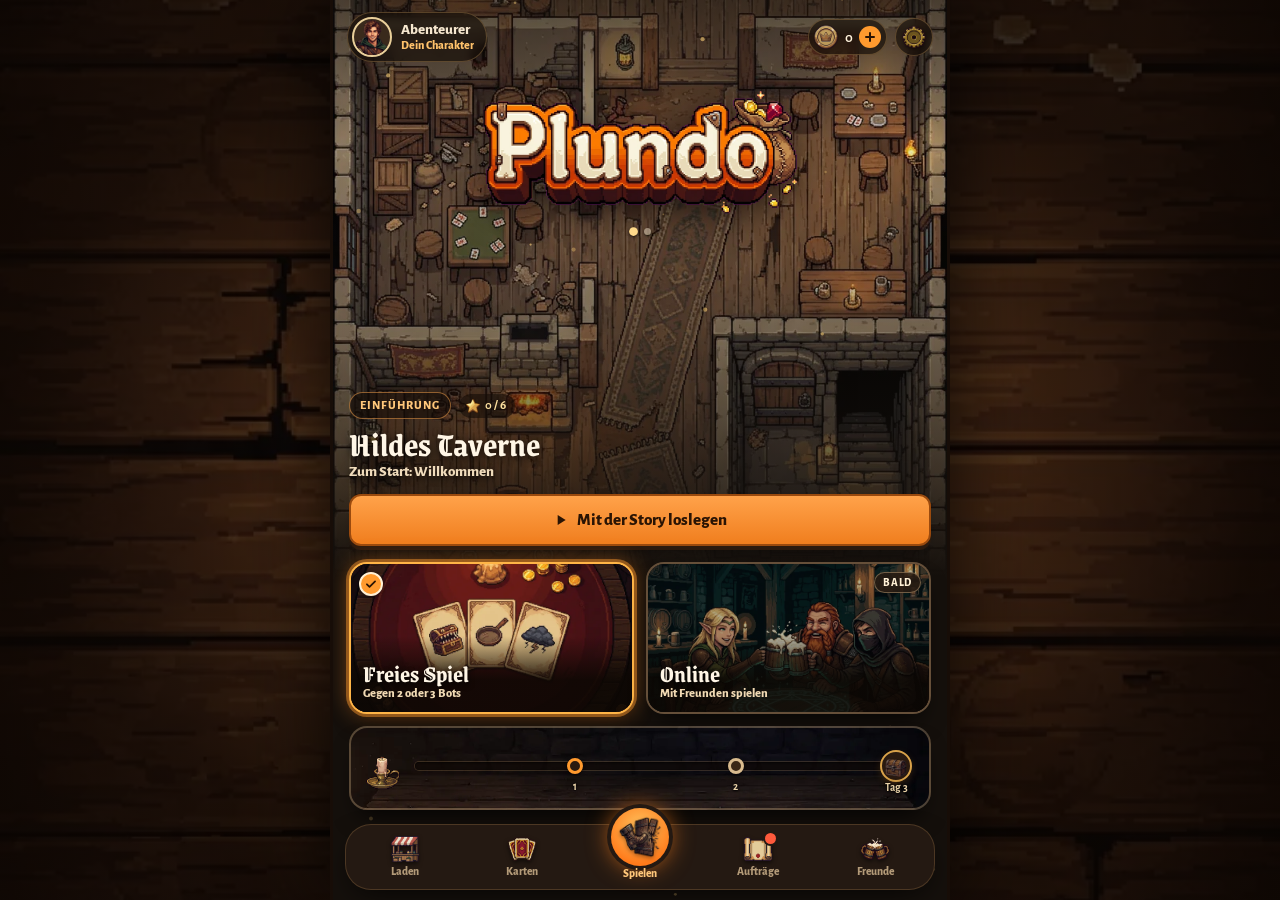
==== spiel/index.html @ e8dd99e2 "Website auf plundo.eu, Spiel zieht nach /spiel/ um - Neue Startseite mit Spielablauf, Welten, News u" ====
<!DOCTYPE html>
<html lang="de">
<head>
<meta charset="utf-8">
<meta name="viewport" content="width=device-width, initial-scale=1, viewport-fit=cover">
<meta name="theme-color" content="#15100c">
<meta name="mobile-web-app-capable" content="yes">
<meta name="apple-mobile-web-app-capable" content="yes">
<meta name="apple-mobile-web-app-status-bar-style" content="black-translucent">
<meta name="apple-mobile-web-app-title" content="Plundo">
<meta name="description" content="Fantasy-Kartenspiel gegen Bots: Monster besiegen, Beute machen, Stufe 10 erreichen.">
<link rel="manifest" href="manifest.webmanifest">
<link rel="icon" type="image/png" href="app-icons/icon-192.png">
<link rel="apple-touch-icon" href="app-icons/apple-touch-icon.png">
<title>Plundo</title>
<link rel="stylesheet" href="css/app.css">
</head>
<body>
<div id="app">
  <div class="tide" aria-hidden="true"><i></i></div>

  <!-- ============ Startbildschirm ============ -->
  <section id="scr-title" class="screen" aria-label="Startbildschirm">
    <div class="t-hero" aria-hidden="true"><img id="t-map" src="art/karte-welt1.webp" alt=""></div>
    <canvas id="motes" aria-hidden="true"></canvas>
    <header class="t-top">
      <button class="t-me" type="button" data-go="profile" aria-label="Dein Charakter"><span class="t-pt" id="t-pt"><img src="icons/portrait-du.png" alt=""></span><span class="t-who"><b id="t-name">Abenteurer</b><small id="t-title">Dein Charakter</small></span></button>
      <div class="t-right">
        <button class="t-coins" type="button" data-go="shop" aria-label="Münzen, zum Krämerladen"><img src="icons/muenze-voll.png" alt=""><b id="shop-info">0</b><span class="t-plus" aria-hidden="true"><svg viewBox="0 0 12 12"><path d="M6 2v8M2 6h8" /></svg></span></button>
        <button class="t-gear" type="button" data-go="settings" aria-label="Optionen"><img src="icons/nav-optionen.png" alt=""></button>
      </div>
    </header>
    <h1 class="t-logo"><img src="art/logo-plundo.webp" alt="Plundo" width="960" height="397"></h1>
    <div class="t-dots" id="t-dots" aria-hidden="true"></div>
    <section class="t-story" aria-label="Storymodus">
      <div class="t-chips"><span class="t-world" id="t-world">Welt 1</span><span class="t-stars"><img src="icons/stern-voll.png" alt=""><b id="t-stars">0 / 0</b></span></div>
      <button class="t-wbtn" type="button" data-go="story"><span class="t-wname" id="t-wname">Rund um die Taverne</span><span class="t-next" id="story-info"></span></button>
      <button class="t-cta" type="button" data-go="storygo"><svg viewBox="0 0 24 24" aria-hidden="true"><path d="M7 4.5v15l12-7.5z" /></svg><span id="t-cta">Weiterspielen</span></button>
    </section>
    <div class="t-modes" role="radiogroup" aria-label="Spielauswahl: mit dem Spielen-Knopf unten starten">
      <button class="t-card" type="button" role="radio" data-mode="free" aria-checked="true">
        <span class="tc-art tc-free" aria-hidden="true"><img src="art/kachel-frei.webp" alt=""></span>
        <span class="tc-check" aria-hidden="true"><svg viewBox="0 0 24 24"><path d="M5 12.5l4.5 4.5L19 7.5" /></svg></span>
        <span class="tc-txt"><b>Freies Spiel</b><small id="free-info">Gegen 2 oder 3 Bots</small></span>
      </button>
      <button class="t-card" type="button" role="radio" data-mode="online" aria-checked="false">
        <span class="tc-art tc-online" aria-hidden="true"><img src="art/kachel-online.webp" alt=""></span>
        <span class="tc-check" aria-hidden="true"><svg viewBox="0 0 24 24"><path d="M5 12.5l4.5 4.5L19 7.5" /></svg></span>
        <span class="tc-badge">Bald</span>
        <span class="tc-txt"><b>Online</b><small>Mit Freunden spielen</small></span>
      </button>
    </div>
    <button class="t-daily" type="button" data-go="daily" id="t-daily"></button>
    <nav class="t-nav" aria-label="Bereiche">
      <button type="button" data-go="shop"><img src="icons/nav-laden.png" alt="">Laden</button>
      <button type="button" data-go="cards"><img src="icons/nav-karten.png" alt="">Karten</button>
      <button type="button" class="on" data-go="playnow" id="tn-play" aria-label="Spielen: Freies Spiel starten"><span class="tn-play"><img src="icons/phase-tuer.png" alt=""></span>Spielen</button>
      <button type="button" data-go="daily"><span class="tn-dot" id="tn-daily" hidden></span><img src="icons/nav-auftraege.png" alt="">Aufträge</button>
      <button type="button" data-go="online"><img src="icons/nav-freunde.png" alt="">Freunde</button>
    </nav>
  </section>

  <!-- ============ Storymodus ============ -->
  <section id="scr-story" class="screen" aria-label="Storymodus" hidden>
    <header class="bar"><button class="iconbtn" type="button" data-back aria-label="Zurück"><svg viewBox="0 0 24 24"><path d="M15 5l-7 7 7 7" /></svg></button><h2>Storymodus</h2><span class="st-coins" id="st-coins"></span></header>
    <div class="content st-content"><div class="panel st-head" id="st-head"></div><div class="smap" id="st-map"></div></div>
  </section>

  <!-- ============ Freies Spiel ============ -->
  <section id="scr-setup" class="screen" aria-label="Freies Spiel" hidden>
    <header class="bar"><button class="iconbtn" type="button" data-back aria-label="Zurück"><svg viewBox="0 0 24 24"><path d="M15 5l-7 7 7 7" /></svg></button><h2>Freies Spiel</h2></header>
    <div class="content">
      <div class="panel">
        <h3 class="lbl">Mitspieler</h3>
        <div class="seg big" data-set="bots">
          <button type="button" data-v="2"><span class="pts"><img src="icons/portrait-berta.png" alt=""><img src="icons/portrait-kalle.png" alt=""></span>2 Bots</button>
          <button type="button" data-v="3"><span class="pts"><img src="icons/portrait-berta.png" alt=""><img src="icons/portrait-kalle.png" alt=""><img src="icons/portrait-uschi.png" alt=""></span>3 Bots</button>
        </div>
        <div class="trow"><span>Gegner</span></div>
        <div class="seg" data-set="foes">
          <button type="button" data-v="zufall">Zufällig</button>
          <button type="button" data-v="stammtisch">Der Stammtisch</button>
        </div>
        <div class="foes" id="setup-foes"></div>
      </div>
      <div class="panel">
        <h3 class="lbl">Schwierigkeit</h3>
        <div class="seg" data-set="diff">
          <button type="button" data-v="gemuetlich">Gemütlich</button>
          <button type="button" data-v="normal">Normal</button>
          <button type="button" data-v="gnadenlos">Gnadenlos</button>
        </div>
        <p class="hint" id="diff-hint"></p>
      </div>
      <div class="panel">
        <h3 class="lbl">Länge der Partie</h3>
        <label class="slider goal"><span>Gewonnen hat, wer zuerst <b id="goal-val">Stufe 10</b> erreicht</span><input type="range" min="2" max="10" step="1" data-range="goal" aria-label="Siegstufe"></label>
        <p class="hint" id="goal-hint"></p>
      </div>
      <div class="panel">
        <h3 class="lbl">Deck</h3>
        <button type="button" class="btn deckbtn" data-go="cards" id="setup-deck">Empfohlen</button>
      </div>
      <div class="panel">
        <h3 class="lbl">Tempo der Bots</h3>
        <div class="seg" data-set="speed">
          <button type="button" data-v="langsam">Langsam</button>
          <button type="button" data-v="normal">Normal</button>
          <button type="button" data-v="schnell">Schnell</button>
        </div>
      </div>
      <div class="panel">
        <h3 class="lbl">Lernhilfen</h3>
        <div class="trow"><span>Zug-Empfehlung<small>Schlägt dir bei jeder Entscheidung einen Zug vor.</small></span><button class="switch" type="button" role="switch" data-toggle="advice" aria-label="Zug-Empfehlung"></button></div>
        <div class="trow"><span>Tipps und Regeln<small>Erklärt in den Notizen, welche Regel gerade greift.</small></span><button class="switch" type="button" role="switch" data-toggle="coach" aria-label="Tipps und Regeln"></button></div>
      </div>
    </div>
    <div class="footbtn"><button class="btn primary" type="button" data-go="start">Los geht’s!</button></div>
  </section>

  <!-- ============ Spiel ============ -->
  <section id="scr-game" class="screen" aria-label="Spiel" hidden>
    <header class="topbar">
      <button class="iconbtn" type="button" data-go="pause" aria-label="Menü"><svg viewBox="0 0 24 24"><path d="M4 7h16M4 12h16M4 17h16" /></svg></button>
      <div class="tb-mid" id="tb-mid" role="status"><b class="tb-title" id="tb-title"></b><i class="tb-tide" id="tb-tide" aria-hidden="true" hidden></i><i class="tb-sep" aria-hidden="true"></i><div class="phasedots" id="phasedots"></div></div>
      <button class="iconbtn" type="button" data-go="log" aria-label="Spielleiter-Notizen"><svg viewBox="0 0 24 24"><path d="M7 3h9l3 3v15H7z M10 9h6 M10 13h6 M10 17h4" /></svg><span class="badge" id="log-badge" hidden></span></button>
      <button class="iconbtn" type="button" data-go="sound" aria-label="Ton an oder aus" id="btn-sound"></button>
    </header>
    <div class="opps" id="opps"></div>
    <div class="table" id="table"></div>
    <div class="act" id="act" aria-live="polite"></div>
    <div class="mebar" id="mebar"></div>
    <div class="hand" id="hand" aria-label="Deine Hand"></div>
    <div class="wopps" id="wopps" aria-label="Gegner"></div>
    <aside class="wlog" id="wlog" aria-label="Spielleiter-Notizen"></aside>
    <aside class="wside" aria-label="Deine Figur"><div id="wfight"></div><div id="wme"></div></aside>
    <div class="wpile" id="wpile"></div>
    <div class="wprev" id="wprev" aria-hidden="true"></div>
    <div class="tutdim" id="tutdim" hidden><i></i></div>
    <div class="tutor" id="tutor" hidden aria-live="polite"></div>
  </section>

  <!-- ============ Einstellungen ============ -->
  <section id="scr-settings" class="screen" aria-label="Einstellungen" hidden>
    <header class="bar"><button class="iconbtn" type="button" data-back aria-label="Zurück"><svg viewBox="0 0 24 24"><path d="M15 5l-7 7 7 7" /></svg></button><h2>Optionen</h2></header>
    <div class="content">
      <div class="panel">
        <h3 class="lbl">Klang</h3>
        <div class="trow"><span>Musik</span><button class="switch" type="button" role="switch" data-toggle="music" aria-label="Musik"></button></div>
        <label class="slider"><span>Lautstärke Musik</span><input type="range" min="0" max="1" step="0.05" data-range="mvol" aria-label="Lautstärke Musik"></label>
        <div class="trow"><span>Soundeffekte</span><button class="switch" type="button" role="switch" data-toggle="sfx" aria-label="Soundeffekte"></button></div>
        <label class="slider"><span>Lautstärke Effekte</span><input type="range" min="0" max="1" step="0.05" data-range="svol" aria-label="Lautstärke Effekte"></label>
        <div class="trow" id="row-vibrate"><span>Vibration</span><button class="switch" type="button" role="switch" data-toggle="vibrate" aria-label="Vibration"></button></div>
        <p class="hint">Am iPhone schaltet der Lautlos-Schalter auch die Musik der App stumm.</p>
      </div>
      <div class="panel">
        <h3 class="lbl">Spiel</h3>
        <div class="trow"><span>Tempo der Bots</span></div>
        <div class="seg" data-set="speed">
          <button type="button" data-v="langsam">Langsam</button>
          <button type="button" data-v="normal">Normal</button>
          <button type="button" data-v="schnell">Schnell</button>
        </div>
        <div class="trow"><span>Zug-Empfehlung</span><button class="switch" type="button" role="switch" data-toggle="advice" aria-label="Zug-Empfehlung"></button></div>
        <div class="trow"><span>Tipps und Regeln</span><button class="switch" type="button" role="switch" data-toggle="coach" aria-label="Tipps und Regeln"></button></div>
        <div class="trow"><span>Handkarten der Bots zeigen<small>Zum Lernen, wie die Bots denken.</small></span><button class="switch" type="button" role="switch" data-toggle="open" aria-label="Handkarten der Bots zeigen"></button></div>
        <div class="trow"><span>Effekte reduzieren<small>Weniger Bewegung und Animationen.</small></span><button class="switch" type="button" role="switch" data-toggle="reduce" aria-label="Effekte reduzieren"></button></div>
      </div>
      <div class="panel">
        <h3 class="lbl">Spielstand</h3>
        <p class="hint" id="save-info">Kein gespeichertes Spiel.</p>
        <button class="btn small danger" type="button" data-go="delsave">Spielstand löschen</button>
      </div>
      <div class="panel">
        <h3 class="lbl">Testphase</h3>
        <div class="trow"><span>Stationen überspringen</span><button class="switch" type="button" role="switch" data-toggle="test" aria-label="Stationen überspringen"></button></div>
        <p class="hint">Im Storymodus bekommt jede Station einen Knopf zum Überspringen, auch gesperrte. Übersprungene Stationen zählen mit allen Sternen.</p>
        <button class="btn small danger" type="button" data-go="resetstory">Storymodus zurücksetzen</button>
        <div class="trow"><span>Auftrags-Serie<small id="cheat-streak">Aktuell 0 Tage</small></span></div>
        <div class="btnrow2"><button class="btn small" type="button" data-go="streakplus">Serie +1 Tag</button><button class="btn small" type="button" data-go="streakreset">Serie auf 0</button></div>
        <p class="hint">Am 3. Tag gibt es eine Holztruhe, alle 7 Tage eine Goldtruhe. So kannst du die Truhen ausprobieren.</p>
        <div class="trow"><span>Kaufwelten<small id="cheat-buy">Noch nichts freigeschaltet</small></span></div>
        <div class="btnrow2"><button class="btn small" type="button" data-go="unlockall">Alles freischalten</button><button class="btn small" type="button" data-go="buyreset">Käufe zurücksetzen</button></div>
        <div class="trow"><span>Krämerladen<small>Würfelt das heutige Angebot neu</small></span><button class="btn small" type="button" data-go="shopreroll">Neu bestücken</button></div>
        <p class="hint">„Alles freischalten“ kauft alle Welten, schließt jede Station mit allen Sternen ab und schaltet Decks, Tische, Musik, Titel, Rahmen und Porträts frei. Zurück geht es mit „Storymodus zurücksetzen“ und „Käufe zurücksetzen“.</p>
      </div>
      <div class="panel about">
        <h3 class="lbl">Über die App</h3>
        <p>Plundo <span id="app-version"></span>. Ein Hobbyprojekt: Alle Karten, Texte, Grafiken und Klänge sind eigens für dieses Spiel entstanden.</p>
        <p id="install-hint" class="hint"></p>
        <button class="btn small" type="button" id="btn-install" hidden>Als App installieren</button>
        <p class="legal-links"><a href="../datenschutz.html">Datenschutz</a> · <a href="../impressum.html">Impressum</a></p>
      </div>
    </div>
  </section>

  <!-- ============ Regeln ============ -->
  <section id="scr-rules" class="screen" aria-label="Spielregeln" hidden>
    <header class="bar"><button class="iconbtn" type="button" data-back aria-label="Zurück"><svg viewBox="0 0 24 24"><path d="M15 5l-7 7 7 7" /></svg></button><h2>Spielregeln</h2></header>
    <div class="content rules">
      <div class="panel quizcta"><div><b>Probespiel mit Hilde</b><span>Eine kurze Übungspartie, in der Hilde jeden Schritt erklärt.</span></div><button class="btn" type="button" data-go="tutorial">Starten</button></div>
      <div class="panel quizcta"><div><b>Regel-Quiz</b><span>Zehn Fragen: Wie sicher sitzen die Regeln?</span></div><button class="btn primary" type="button" data-go="quiz">Starten</button></div>
<div class="rules-search panel"><label class="rs-label" for="rules-q">Regel nachschlagen</label><input id="rules-q" class="rs-input" type="search" placeholder="z. B. Rucksack, Gleichstand, Kobold" autocomplete="off" enterkeyhint="search"><p class="rs-none hint" hidden>Dazu steht hier nichts. Versuch ein anderes Wort.</p></div>
<details class="rule panel" open data-k="schnellstart überblick ziel kurz"><summary>Schnellstart</summary><div class="rule-body">
      <p>Wer zuerst <b>Stufe 10</b> erreicht, gewinnt. Die letzte Stufe gibt es nur für einen <b>Sieg über ein Monster</b>.</p>
      <p>In jedem Zug öffnest du eine Tür. Dahinter wartet oft ein Monster. Ist deine <b>Kampfstärke höher</b> als das Monster, steigst du auf und bekommst Schätze. Sonst musst du weglaufen.</p>
      <p>Mit Gegenständen wirst du stärker, mit Volk und Klasse bekommst du Fähigkeiten. Die anderen dürfen dir in jedem Kampf dazwischenfunken, und du ihnen.</p>
      <p>Alle starten auf Stufe 1 als Mensch ohne Klasse, mit <b>4 Türkarten und 4 Schatzkarten</b>. Völker, Klassen und Gegenstände darfst du sofort auslegen.</p></div></details>
<details class="rule panel" data-k="zug phase tür öffnen monster herausfordern raum durchsuchen trinkgeld handkarten limit"><summary>Dein Zug</summary><div class="rule-body"><ol class="phase-list">
        <li><div><b>Tür öffnen.</b> Die oberste Türkarte wird offen aufgedeckt. Monster: sofort Kampf. Fluch: trifft dich sofort. Alles andere kommt auf die Hand.</div></li>
        <li><div><b>Monster herausfordern.</b> Kein Kampf hinter der Tür? Dann darfst du ein Monster von deiner Hand bekämpfen.</div></li>
        <li><div><b>Raum durchsuchen.</b> Wenn du nicht gekämpft hast: 1 Türkarte verdeckt auf die Hand.</div></li>
        <li><div><b>Abgabe.</b> Mehr als 5 Handkarten? Den Überschuss bekommt, wer die niedrigste Stufe hat. Haben das mehrere, wird reihum verteilt. Bist du selbst (mit) am niedrigsten, legst du ihn ab.</div></li>
      </ol>
      <p class="hint">Gegenstände im Rucksack zählen nicht als Handkarten. Lege vor der Abgabe aus, was du behalten willst.</p></div></details>
<details class="rule panel" data-k="kampf kampfstärke gleichstand sieg schätze stufe monsterstärke"><summary>Kampf</summary><div class="rule-body"><ul>
        <li><b>Kampfstärke</b> = Stufe + Boni der ausgerüsteten Gegenstände + Einmal-Effekte. Der Rucksack zählt nicht.</li>
        <li><b>Monsterstärke</b> = Stufe + Launen + Boni des Monsters (z. B. „+2 gegen Elfen“) + Einmal-Gegenstände für das Monster.</li>
        <li>Höher als das Monster: Sieg. <b>Gleichstand ist eine Niederlage.</b></li>
        <li>Sieg: meist 1 Stufe (große Monster 2) und so viele Schätze, wie auf der Karte stehen. Allein ziehst du sie verdeckt.</li>
        <li>Mehrere Monster in einem Kampf: Stufen und Schätze zählen zusammen.</li>
      </ul></div></details>
<details class="rule panel" data-k="hilfe helfer beute schätze teilen abwechselnd wählen angebot"><summary>Hilfe holen und Beute teilen</summary><div class="rule-body"><ul>
        <li>Genau <b>1 Mitspieler</b> darf helfen, meist gegen ein Angebot an Schätzen. Seine Kampfstärke zählt dazu.</li>
        <li>Aufsteigen tust nur du.</li>
        <li>Mit Helfer werden die Schätze <b>offen</b> gezogen. Dann wählt ihr <b>abwechselnd, du zuerst</b>, bis der Helfer die abgemachte Zahl hat. Der Rest gehört dir.</li>
        <li>Monster-Boni gelten auch, wenn nur der Helfer betroffen ist. Ein Elf als Helfer macht die Stechmücken also stärker.</li>
        <li>Verliert ihr, muss auch der Helfer weglaufen.</li>
      </ul></div></details>
<details class="rule panel" data-k="eingreifen launen stinksauer winzig riesenhaft einmal gegenstände trank hinterhalt monster fremder kampf"><summary>Eingreifen</summary><div class="rule-body"><ul>
        <li>In jeden Kampf dürfen alle eingreifen, auch in fremde.</li>
        <li><b>Launen</b> (z. B. „Stinksauer“, „Winzig“) spielt jeder auf ein Monster. Sie ändern seine Stärke und meist auch die Zahl der Schätze.</li>
        <li><b>Einmal-Gegenstände</b> (Tränke & Co.) gehen direkt von der Hand, für eine Seite deiner Wahl. Manche nur für die kämpfende Seite.</li>
        <li><b>Hinterhalt:</b> Zusammen mit einem Monster von deiner Hand in einen fremden Kampf spielen. Das Monster kämpft mit.</li>
        <li>Flüche von der Hand gehen jederzeit, auf jeden.</li>
        <li>Nach einem Eingriff darf die kämpfende Seite reagieren.</li>
      </ul></div></details>
<details class="rule panel" data-k="weglaufen flucht würfel pech niederlage nebelpulver verfolgt niemanden"><summary>Weglaufen und Pech</summary><div class="rule-body"><ul>
        <li>Verloren? Jeder Beteiligte würfelt <b>pro Monster</b> einen W6. <b>Ab 5</b> entkommst du.</li>
        <li>Gegenstände, Monster und Weltregeln ändern den Wurf.</li>
        <li>„Verfolgt niemanden bis Stufe X“: Bis zu dieser Stufe entkommst du ohne Würfeln.</li>
        <li><b>Nebelpulver:</b> Du entkommst ohne Würfeln, vor allen Monstern des Kampfes.</li>
        <li>Misslingt die Flucht, trifft dich das <b>Pech</b> auf der Monsterkarte.</li>
        <li>Unter Stufe 1 kann niemand fallen.</li>
      </ul></div></details>
<details class="rule panel" data-k="ausrüstung rucksack anlegen kopf rüstung schuhe hände sperrig sperrige gegenstände voll"><summary>Ausrüstung und Rucksack</summary><div class="rule-body"><ul>
        <li>Gleichzeitig nutzbar: 1 Kopfbedeckung, 1 Rüstung, 1 Schuhwerk und 2 Hände (zwei Einhand- oder ein Zweihand-Gegenstand). Gegenstände ohne Platz: beliebig viele.</li>
        <li><b>Sperrige Gegenstände:</b> nur einer, Zwerge dürfen beliebig viele haben. Das gilt für Ausrüstung und Rucksack zusammen.</li>
        <li>Was du gerade nicht nutzt, kommt in den <b>Rucksack</b>: höchstens <b>3 Gegenstände</b>, beim Zwerg 5. Dort bringt es keinen Bonus.</li>
        <li>Belegst du einen Platz neu, wandert der alte Gegenstand in den Rucksack. Ist der voll, kommt er auf die Hand.</li>
        <li>Manche Gegenstände wirken nur mit dem passenden Volk oder der passenden Klasse.</li>
        <li>Anlegen und Tauschen nur im eigenen Zug und nicht im Kampf.</li>
      </ul></div></details>
<details class="rule panel" data-k="verkaufen gold goldbeutel 1000 stufe kaufen wechselgeld kobold hehler"><summary>Verkaufen und Goldbeutel</summary><div class="rule-body"><ul>
        <li>Gegenstände und Einmal-Gegenstände kannst du verkaufen. Der Wert steht auf der Karte.</li>
        <li>Je <b>1.000 Gold</b> gibt es <b>1 Stufe</b>.</li>
        <li>Was übrig bleibt, kommt in deinen <b>Goldbeutel</b> und zählt beim nächsten Verkauf mit.</li>
        <li>Nur im eigenen Zug, nicht im Kampf, und nie für die Siegstufe.</li>
        <li>Kobolde bekommen einmal pro Zug 200 Gold extra. Hehler verkaufen auch Flüche und Launen, für je 200 Gold.</li>
      </ul></div></details>
<details class="rule panel" data-k="stufenkarte stufenkarten siegstufe stufe 10 9"><summary>Stufenkarten und Siegstufe</summary><div class="rule-body"><ul>
        <li>Eine Stufenkarte bringt 1 Stufe. Spielen darfst du sie im eigenen Zug, nicht im Kampf.</li>
        <li>Verkaufen, Stufenkarten und die Pilzpfanne bringen dich höchstens auf Stufe 9.</li>
        <li>Die letzte Stufe gibt es nur für einen Monstersieg. In Boss-Stationen gewinnt, wer den Boss besiegt.</li>
      </ul></div></details>
<details class="rule panel" data-k="fluch flüche verdeckt offen glücksamulett"><summary>Flüche</summary><div class="rule-body"><ul>
        <li>Beim Öffnen der Tür aufgedeckt: Der Fluch trifft dich.</li>
        <li>Verdeckt gezogen (Raum durchsuchen, Schätze): Er kommt auf deine Hand. Du darfst ihn jederzeit auf irgendwen spielen.</li>
        <li>Verlangt der Fluch etwas, das das Opfer nicht hat, passiert nichts.</li>
        <li>Das <b>Glücksamulett</b> wehrt einen Fluch ab.</li>
      </ul></div></details>
<details class="rule panel" data-k="tod tot sterben"><summary>Tod</summary><div class="rule-body"><p>Du behältst Stufe, Volk und Klasse. Deine Handkarten werden abgelegt. Von deinen Gegenständen nimmt sich <b>jeder andere einen</b>, die höchste Stufe zuerst; der Rest wird abgelegt. Zu Beginn deines nächsten Zuges ziehst du 4 Tür- und 4 Schatzkarten.</p></div></details>
<details class="rule panel" data-k="völker volk klassen klasse fähigkeit elf zwerg kobold mensch krieger zauberer hehler exorzist pirat gegenzauber"><summary>Völker und Klassen</summary><div class="rule-body"><p>Höchstens 1 Volk und 1 Klasse, jederzeit ablegbar. Eine neue Karte ersetzt die alte. Ohne Volkskarte bist du Mensch, ohne Fähigkeit.</p>
      <table class="rc-table"><thead><tr><th>Karte</th><th>Was sie kann</th></tr></thead><tbody>
        <tr><td>Elf</td><td>Scharfe Augen: Durchsuchst du den Raum, ziehst du 2 Karten und behältst 1.</td></tr>
        <tr><td>Zwerg</td><td>Beliebig viele Sperrige Gegenstände. Rucksack 5 statt 3.</td></tr>
        <tr><td>Kobold</td><td>Feilschen: Einmal pro Zug bringt ein Verkauf 200 Gold extra.</td></tr>
        <tr><td>Krieger</td><td>Allein stark: Ohne Helfer +3 im Kampf.</td></tr>
        <tr><td>Zauberer</td><td>Gegenzauber: Einmal pro Kampf 2 Karten abwerfen und eine Laune oder einen Einmal-Gegenstand gegen dich aufheben. Nach einem misslungenen Fluchtwurf bis zu 3 Karten abwerfen, je +1.</td></tr>
        <tr><td>Hehler</td><td>Verkauft auch Flüche und Launen, für je 200 Gold.</td></tr>
        <tr><td>Exorzist</td><td>Gegen Untote +3. Untote verfolgen ihn beim Weglaufen nie.</td></tr>
        <tr><td>Pirat</td><td>Nur auf hoher See. Gewinnt er ohne Helfer, zieht er 1 Schatz mehr. Bei Seegang gibt er keine Karte ab.</td></tr>
      </tbody></table></div></details>
<details class="rule panel" data-k="tipps tipp strategie"><summary>Tipps</summary><div class="rule-body"><ul>
        <li>Rüste alles aus, bevor du die Tür öffnest.</li>
        <li>Fordere nur Monster heraus, die du mit Puffer schlägst. Die anderen greifen ein.</li>
        <li>Hebe Launen und Tränke für den Moment auf, in dem jemand kurz vor Stufe 10 steht.</li>
        <li>Lege vor der Abgabe Gegenstände aus oder in den Rucksack, sonst verschenkst du sie.</li>
        <li>Wer vorne liegt, wird von allen gebremst. Biete Beute an, wenn du Hilfe brauchst.</li>
      </ul></div></details>

    </div>
  </section>

  <!-- ============ Charakter ============ -->
  <section id="scr-profile" class="screen" aria-label="Dein Charakter" hidden>
    <header class="bar"><button class="iconbtn" type="button" data-back aria-label="Zurück"><svg viewBox="0 0 24 24"><path d="M15 5l-7 7 7 7" /></svg></button><h2>Dein Charakter</h2></header>
    <div class="content">
      <div class="panel pf-hero" id="pf-hero"></div>
      <div class="pf-stats" id="pf-stats"></div>
      <button class="panel pf-acct" id="pf-acct" type="button" data-acct="open"></button>
      <button class="panel pf-shoplink" type="button" data-go="shop"><img src="icons/nav-laden.png" alt=""><span><b>Krämerladen</b><span>Porträts, Rahmen, Titel und Hintergründe gegen Münzen. Jeden Tag ein neues Angebot.</span></span></button>
      <div class="panel pf-sec">
        <label class="lbl" for="pf-name">Profilname</label>
        <input id="pf-name" class="pf-input" type="text" maxlength="16" autocomplete="nickname" spellcheck="false" placeholder="Wie sollen dich die anderen nennen?">
        <p class="hint" id="pf-name-hint">2 bis 16 Zeichen. Später kann das dein Name für Partien gegen andere sein.</p>
      </div>
      <div class="panel pf-pager" id="pf-filter" role="group" aria-label="Optik nach Herkunft durchblättern"></div>
      <div class="panel pf-sec">
        <h4 class="lbl">Titel</h4>
        <div class="pf-titles" id="pf-titles"></div>
      </div>
      <div class="panel pf-sec">
        <h4 class="lbl">Porträt</h4>
        <div class="pf-grid" id="pf-portraits"></div>
        <p class="hint">Nur die Optik. Volk und Klasse bestimmen im Spiel weiter deine Karten.</p>
      </div>
      <div class="panel pf-sec">
        <h4 class="lbl">Rahmen</h4>
        <div class="pf-frames" id="pf-frames"></div>
      </div>
      <div class="panel pf-sec">
        <h4 class="lbl">Hintergrund</h4>
        <div class="pf-bgs" id="pf-bgs"></div>
        <p class="hint">Liegt hinter deinem Porträt im Spiel, in deinem Profil und hier oben.</p>
      </div>
    </div>
  </section>

  <!-- ============ Karten ============ -->
  <section id="scr-cards" class="screen" aria-label="Kartenübersicht" hidden>
    <header class="bar"><button class="iconbtn" type="button" data-back aria-label="Zurück"><svg viewBox="0 0 24 24"><path d="M15 5l-7 7 7 7" /></svg></button><h2>Karten &amp; Deck</h2></header>
    <div class="content"><div class="panel quizcta"><div><b>Regeln und Probespiel</b><span>Wie eine Runde abläuft, Hildes Übungspartie und das Regel-Quiz.</span></div><button class="btn" type="button" data-go="rules">Öffnen</button></div><div class="panel deckp" id="deck-panel"></div><div class="chips cfilter" id="card-filter"></div><div class="cgrid" id="card-grid"></div></div>
  </section>

  <!-- ============ Quiz ============ -->
  <section id="scr-quiz" class="screen" aria-label="Regel-Quiz" hidden>
    <header class="bar"><button class="iconbtn" type="button" data-back aria-label="Zurück"><svg viewBox="0 0 24 24"><path d="M15 5l-7 7 7 7" /></svg></button><h2>Regel-Quiz</h2></header>
    <div class="content" id="quiz"></div>
  </section>
</div>

<div id="sheetwrap" aria-hidden="true"><div class="backdrop" data-sheetclose></div><div class="sheet" id="sheet" role="dialog" aria-modal="true"></div></div>
<div id="diceov" class="diceov" hidden><img id="dice-img" src="icons/wuerfel-1.png" alt=""><div class="cap" id="dice-cap"></div></div>
<canvas id="fxcanvas" aria-hidden="true"></canvas>

<script src="js/engine.js"></script>
<script src="js/story.js"></script>
<script src="js/audio.js"></script>
<script src="js/ui.js"></script>
<script src="js/cloud.js"></script>
<script src="js/billing.js"></script>
</body>
</html>
---- spiel/css/app.css ----
/* Plundo · Handy-App
   Bildwelt: Tavernentisch aus dunklem Holz, Karten und Tafeln aus Pergament, Messing und Siegellack als Akzente. */
@font-face{font-family:'Grenze Gotisch';src:url(../fonts/grenze-gotisch-latin-700-normal.woff2) format('woff2');font-weight:700;font-display:swap}
@font-face{font-family:'Alegreya Sans';src:url(../fonts/alegreya-sans-latin-400-normal.woff2) format('woff2');font-weight:400;font-display:swap}
@font-face{font-family:'Alegreya Sans';src:url(../fonts/alegreya-sans-latin-500-normal.woff2) format('woff2');font-weight:500;font-display:swap}
@font-face{font-family:'Alegreya Sans';src:url(../fonts/alegreya-sans-latin-700-normal.woff2) format('woff2');font-weight:700;font-display:swap}
@font-face{font-family:'Alegreya Sans';src:url(../fonts/alegreya-sans-latin-800-normal.woff2) format('woff2');font-weight:800;font-display:swap}
@font-face{font-family:'Kalam';src:url(../fonts/kalam-latin-400-normal.woff2) format('woff2');font-weight:400;font-display:swap}
@font-face{font-family:'Kalam';src:url(../fonts/kalam-latin-700-normal.woff2) format('woff2');font-weight:700;font-display:swap}

:root{
  --wood:#4a2f1b; --wood-dark:#2c1a0e;
  --on-wood:#f1e3c4; --on-wood-muted:#cdb48e;
  --paper:#ead9b4; --card:#f6ead0; --card-hi:#fbf3df;
  --ink:#3b2a1c; --muted:#76604b; --line:#c9b088; --edge:#6e4c2c;
  --red:#9e2a22; --red-hi:#b8382c; --gold:#c08f32; --good:#3d6a2a;
  --k-monster:#9e2a22; --k-curse:#6b3a7a; --k-race:#3d6a2a; --k-class:#2f5d7a;
  --k-enh:#b0581c; --k-wander:#7a5230; --k-item:#94690f; --k-oneshot:#2a6b66; --k-levelup:#3a5a9a; --k-amulet:#6d6a1f;
  --display:'Grenze Gotisch', Georgia, serif;
  --body:'Alegreya Sans', 'Segoe UI', system-ui, sans-serif;
  --hand:'Kalam', 'Segoe Print', cursive;
  --or-hi:#ffa24a; --or:#f07e1e; --or-edge:#9a4a0e; --or-ink:#2a1404;
  --pop:var(--display);
  --round:var(--body);
  --sat:env(safe-area-inset-top,0px); --sab:env(safe-area-inset-bottom,0px);
  --sal:env(safe-area-inset-left,0px); --sar:env(safe-area-inset-right,0px);
  color-scheme:light;
}
*{box-sizing:border-box;-webkit-tap-highlight-color:transparent}
html,body{margin:0;height:100%;overflow:hidden;overscroll-behavior:none;background:var(--wood-dark)}
body{font:16px/1.4 var(--body);color:var(--ink);-webkit-user-select:none;user-select:none;-webkit-touch-callout:none;touch-action:manipulation;-webkit-text-size-adjust:100%}
button{font:inherit;color:inherit;cursor:pointer}
img{-webkit-user-drag:none;user-select:none}
[hidden]{display:none!important}

/* Holztisch */
#app{position:fixed;inset:0;max-width:560px;margin:0 auto;overflow:hidden;
  background:linear-gradient(rgba(20,10,4,.10),rgba(20,10,4,.10)), url(../art/hintergrund-tisch.webp) center/cover no-repeat, var(--wood-dark);
  box-shadow:0 0 60px rgba(0,0,0,.6)}
.screen{position:absolute;inset:0;display:flex;flex-direction:column;padding:var(--sat) var(--sar) var(--sab) var(--sal)}
.screen.enter{animation:scrIn .3s ease both}
@keyframes scrIn{from{opacity:0;transform:translateY(14px)}to{opacity:1;transform:none}}

/* Pergament */
.panel,.parch{background-color:var(--card);background-image:radial-gradient(ellipse at 50% 35%, rgba(255,251,238,.8), rgba(255,251,238,0) 65%);border:2px solid var(--edge);border-radius:14px;box-shadow:inset 0 0 30px rgba(140,95,40,.18), 0 3px 0 rgba(0,0,0,.3), 0 14px 26px -14px rgba(0,0,0,.8)}
.panel{padding:14px;margin-bottom:12px}

/* Knöpfe */
.btn{appearance:none;display:flex;flex-direction:column;align-items:center;justify-content:center;gap:1px;width:100%;min-height:52px;padding:12px 16px;border:2px solid var(--edge);border-radius:12px;background:linear-gradient(var(--card-hi),var(--card));color:var(--ink);font:800 17px/1.15 var(--body);text-align:center;box-shadow:0 4px 0 var(--wood-dark), 0 10px 18px -10px rgba(0,0,0,.7);transition:transform .08s, box-shadow .08s}
.btn small{font-size:12px;font-weight:600;color:inherit;opacity:.8}
.btn:active{transform:translateY(3px);box-shadow:0 1px 0 var(--wood-dark)}
.btn.primary{background:linear-gradient(var(--red-hi),var(--red));border-color:#5e1812;color:#fbf3df}
.btn.danger{color:var(--red);border-color:var(--red)}
.btn.ghost{background:rgba(0,0,0,.15);border-style:dashed;border-color:rgba(241,227,196,.5);color:var(--on-wood);box-shadow:none}
.btn.small{min-height:42px;padding:8px 12px;font-size:15px;border-radius:10px;box-shadow:0 3px 0 var(--wood-dark)}
.btn:disabled{opacity:.45}
.btn.rec{outline:3px solid #7cc35a;outline-offset:2px}
.btn:focus-visible,.iconbtn:focus-visible,.mc:focus-visible{outline:3px solid #e5b955;outline-offset:2px}
.iconbtn{position:relative;flex:0 0 auto;width:42px;height:42px;display:grid;place-items:center;border-radius:12px;border:2px solid var(--edge);background:linear-gradient(var(--card-hi),var(--card));box-shadow:0 3px 0 var(--wood-dark);padding:0}
.iconbtn:active{transform:translateY(2px);box-shadow:0 1px 0 var(--wood-dark)}
.iconbtn svg{width:22px;height:22px;fill:none;stroke:var(--ink);stroke-width:2.2;stroke-linecap:round;stroke-linejoin:round}
.badge{position:absolute;top:-6px;right:-6px;min-width:19px;height:19px;padding:0 5px;border-radius:10px;background:var(--red);color:#fff;font:800 11px/19px var(--body);text-align:center;border:1.5px solid #fbf3df}

/* ===== Startbildschirm: Welt oben, darunter Spielarten und untere Leiste ===== */
#scr-title{padding:var(--sat) var(--sar) var(--sab) var(--sal);background:#15100c;color:#f6e7cf;font-family:var(--round);overflow:hidden}
#motes{position:absolute;inset:0;width:100%;height:100%;pointer-events:none}
.t-hero{position:absolute;left:0;right:0;top:0;height:min(64%,600px);pointer-events:none}
.t-hero img{width:100%;height:100%;object-fit:cover;display:block;transition:opacity .4s}
.t-hero::after{content:'';position:absolute;inset:0;background:linear-gradient(180deg,rgba(21,16,12,.6) 0%,rgba(21,16,12,.08) 24%,rgba(21,16,12,.3) 58%,#15100c 100%)}
.t-top{position:relative;z-index:2;display:flex;align-items:center;justify-content:space-between;gap:10px;padding:12px 14px 0}
.t-me,.t-coins,.t-gear{background:rgba(21,13,7,.66);border:1px solid rgba(255,200,120,.25);color:#f6e7cf;font-family:var(--round);cursor:pointer;-webkit-backdrop-filter:blur(4px);backdrop-filter:blur(4px)}
.t-me{display:flex;align-items:center;gap:9px;min-width:0;max-width:62%;padding:4px 12px 4px 4px;border-radius:999px}
.t-pt{width:40px;height:40px;flex:0 0 auto;border-radius:50%;border:2px solid var(--fr,#ffb547);overflow:hidden;background:#3a2a1c}
.t-pt img{width:100%;height:100%;object-fit:cover;display:block}
.t-who{display:flex;flex-direction:column;min-width:0;line-height:1.15;text-align:left}
.t-who b{font-weight:800;font-size:15px;white-space:nowrap;overflow:hidden;text-overflow:ellipsis}
.t-who small{font-weight:800;font-size:12px;color:#ffc26b;white-space:nowrap;overflow:hidden;text-overflow:ellipsis}
.t-right{display:flex;align-items:center;gap:8px;flex:0 0 auto}
.t-coins{display:flex;align-items:center;gap:6px;height:36px;padding:0 5px 0 4px;border-radius:999px;font-weight:800;font-size:15px;color:#fff3dc}
.t-coins>img{width:26px;height:26px}
.t-plus{width:22px;height:22px;border-radius:50%;background:#ff9a2e;display:grid;place-items:center}
.t-plus svg{width:12px;height:12px;stroke:#2a1404;stroke-width:2;stroke-linecap:round;fill:none}
.t-gear{width:38px;height:38px;border-radius:50%;display:grid;place-items:center;padding:0}
.t-gear img{width:24px;height:24px;filter:drop-shadow(0 1px 1px rgba(0,0,0,.5))}
.t-logo{position:relative;z-index:1;margin:clamp(6px,2.6vh,24px) 0 0;text-align:center;font:400 clamp(44px,7.4vh,60px)/1 var(--pop);color:#fff1d6;letter-spacing:1px;text-shadow:0 3px 0 #b8520f,0 6px 0 #5a2405,0 10px 24px rgba(0,0,0,.6)}
.t-logo img{display:block;width:min(84%,340px);max-height:15vh;object-fit:contain;height:auto;margin:0 auto;filter:drop-shadow(0 8px 16px rgba(0,0,0,.6))}
.t-story{position:relative;z-index:1;margin-top:auto;padding:0 16px;display:flex;flex-direction:column;gap:8px}
.t-chips{display:flex;align-items:center;gap:8px}
.t-world{padding:4px 10px;border-radius:999px;background:rgba(21,13,7,.6);border:1px solid rgba(255,170,80,.5);font-weight:800;font-size:12px;letter-spacing:.08em;text-transform:uppercase;color:#ffc77a}
.t-stars{display:flex;align-items:center;gap:4px;padding:3px 9px 3px 6px;border-radius:999px;background:rgba(21,13,7,.6);font-weight:800;font-size:13px;color:#ffe2a0}
.t-stars img{width:16px;height:16px}
.t-wbtn{display:flex;flex-direction:column;align-items:flex-start;gap:0;padding:0;border:0;background:none;color:inherit;text-align:left;cursor:pointer;text-shadow:0 2px 8px rgba(0,0,0,.85)}
.t-wname{font:700 34px/1 var(--display);color:#fff6e6}
.t-next{font-weight:800;font-size:15px;color:#f0dcbc}
.t-cta{margin-top:4px;min-height:52px;border:2px solid var(--or-edge);border-radius:12px;background:linear-gradient(var(--or-hi),var(--or));box-shadow:0 4px 0 #2c1a0e,0 10px 18px -10px rgba(0,0,0,.7);display:flex;align-items:center;justify-content:center;gap:8px;color:var(--or-ink);font:800 17px/1.15 var(--body);cursor:pointer;transition:transform .08s,box-shadow .08s}
.t-cta svg{width:16px;height:16px;fill:currentColor}
.t-cta:active{transform:translateY(3px);box-shadow:0 1px 0 #2c1a0e}
.t-card:active,.t-daily:active{transform:scale(.97)}
.t-modes{position:relative;z-index:1;display:grid;grid-template-columns:repeat(2,minmax(0,1fr));gap:12px;padding:16px 16px 0}
.t-card{position:relative;min-width:0;height:clamp(118px,18vh,152px);padding:0;border-radius:18px;overflow:hidden;border:2px solid rgba(255,214,160,.28);background:#2a1a10;box-shadow:0 14px 24px -10px rgba(0,0,0,.8);color:#fff6e6;text-align:left;font-family:var(--round);cursor:pointer;transition:transform .12s,border-color .15s,box-shadow .15s}
.t-card.sel{border-color:#ffb547;box-shadow:0 0 0 3px rgba(255,154,46,.45),0 0 22px rgba(255,140,40,.45),0 14px 24px -10px rgba(0,0,0,.8)}
.tc-art{position:absolute;inset:0;display:block}
.tc-art img{width:100%;height:100%;object-fit:cover;display:block;transition:filter .2s}
.t-card:not(.sel) .tc-art img{filter:brightness(.7) saturate(.8)}
.tc-free img{object-position:50% 60%}
.tc-online img{object-position:50% 40%}
.tc-txt{position:absolute;left:0;right:0;bottom:0;display:flex;flex-direction:column;padding:26px 12px 10px;background:linear-gradient(180deg,rgba(12,7,3,0),rgba(12,7,3,.88) 58%);min-width:0}
.tc-txt b{font:700 24px/1 var(--display);text-shadow:0 2px 6px rgba(0,0,0,.8)}
.tc-txt small{font-weight:800;font-size:12.5px;line-height:1.25;color:#f0d9b3;overflow:hidden;display:-webkit-box;-webkit-line-clamp:2;-webkit-box-orient:vertical}
.tc-check{position:absolute;top:8px;left:8px;z-index:1;width:24px;height:24px;border-radius:50%;background:#ff9a2e;border:2px solid #fff1d6;display:grid;place-items:center;box-shadow:0 2px 6px rgba(0,0,0,.5);opacity:0;transform:scale(.6);transition:opacity .15s,transform .15s}
.tc-check svg{width:14px;height:14px;fill:none;stroke:#2a1404;stroke-width:3;stroke-linecap:round;stroke-linejoin:round}
.t-card.sel .tc-check{opacity:1;transform:none}
.tc-badge{position:absolute;top:8px;right:8px;z-index:1;padding:2px 8px;border-radius:999px;background:rgba(40,28,18,.85);border:1px solid rgba(255,214,160,.35);color:#fff1d6;font-weight:800;font-size:11px;letter-spacing:.06em;text-transform:uppercase}
.t-daily{position:relative;z-index:1;margin:12px 16px 0;display:flex;align-items:center;gap:10px;padding:8px 12px 8px 8px;border-radius:16px;background:#fff4dc;border:2px solid #e9cf9c;box-shadow:inset 0 0 0 3px #fffaf0,0 12px 22px -10px rgba(0,0,0,.8);color:#3a2414;text-align:left;font-family:var(--round);cursor:pointer;transition:transform .12s}
.t-daily .candle{width:48px;height:48px;align-self:center}
.td-main{flex:1;display:flex;flex-direction:column;min-width:0}
.t-daily .sk-track{--ry:30px;height:56px;margin:0 2px 0 0}
.t-nav{position:relative;z-index:2;margin:14px 12px 10px;height:66px;flex:0 0 auto;border-radius:26px;background:#241912;border:1px solid rgba(255,190,110,.18);box-shadow:0 10px 30px -10px rgba(0,0,0,.85);display:grid;grid-template-columns:repeat(5,minmax(0,1fr));align-items:center}
.t-nav button{position:relative;display:flex;flex-direction:column;align-items:center;gap:1px;padding:0;border:0;background:none;color:#b39a78;font:800 11.5px var(--round);cursor:pointer}
.t-nav button>img{width:30px;height:30px;margin-top:-2px;filter:drop-shadow(0 2px 2px rgba(0,0,0,.55));transition:transform .12s}
.t-nav button:active>img{transform:scale(.9)}
.t-nav button.on{color:#ffc77a;font-weight:800}
.t-nav button.on:active .tn-play{transform:scale(.92)}
.tn-play{transition:transform .1s}
.t-logo,.t-chips{cursor:pointer}
.tn-play{width:58px;height:58px;margin-top:-26px;border-radius:50%;background:radial-gradient(circle at 50% 35%,#ffc560,#ff7a1a 75%);box-shadow:0 0 0 4px #241912,0 0 24px rgba(255,130,30,.8);display:grid;place-items:center}
.tn-play img{width:44px;height:44px;object-fit:contain;filter:drop-shadow(0 2px 2px rgba(60,20,0,.45))}
.tn-dot{position:absolute;z-index:2;top:-3px;left:50%;margin-left:7px;width:11px;height:11px;border-radius:50%;background:#ff5a3c;box-shadow:0 0 0 2px #241912}
.tn-dot[hidden]{display:none}
.online-list{margin:0 0 10px;padding-left:20px;display:grid;gap:4px}
@keyframes sway{0%,100%{transform:rotate(-1.5deg)}50%{transform:rotate(1.5deg)}}
@keyframes glow{0%,100%{opacity:.8;transform:scale(.97)}50%{opacity:1;transform:scale(1.03)}}
@keyframes pulse{0%,100%{opacity:.55}50%{opacity:1}}

/* ===== Unterseiten ===== */
.bar{display:flex;align-items:center;gap:12px;padding:10px 14px 8px;color:var(--on-wood)}
.bar h2{flex:1;margin:0;font:700 30px/1 var(--display);text-shadow:0 2px 0 var(--wood-dark)}
.content{flex:1;overflow-y:auto;padding:4px 14px 20px;-webkit-overflow-scrolling:touch}
.lbl{margin:0 0 10px;font:800 13px var(--body);letter-spacing:.12em;text-transform:uppercase;color:var(--muted)}
.hint{margin:8px 0 0;font-size:14px;color:var(--muted)}
.footbtn{padding:10px 14px 12px}
.seg{display:flex;gap:6px}
.seg button{flex:1;min-height:46px;padding:6px 8px;border-radius:10px;border:2px solid var(--edge);background:var(--card-hi);font-weight:800;font-size:15px;box-shadow:0 2px 0 var(--wood-dark)}
.seg button[aria-pressed="true"]{background:var(--ink);color:var(--card-hi)}
.seg.big button{display:flex;flex-direction:column;align-items:center;gap:6px;min-height:90px}
.pts{display:flex}
.pts img{width:38px;height:38px;border-radius:50%;border:2px solid var(--edge);background:var(--paper);object-fit:cover;object-position:50% 20%;margin-left:-8px}
.pts img:first-child{margin-left:0}
.trow{display:flex;align-items:center;justify-content:space-between;gap:14px;padding:11px 0;border-top:1px dashed var(--line)}
.trow:first-of-type{border-top:0}
.trow span{font-weight:700}
.trow small{display:block;font-weight:500;font-size:13px;color:var(--muted)}
.switch{position:relative;flex:0 0 auto;width:54px;height:32px;border-radius:16px;border:2px solid var(--edge);background:#d8c39c;padding:0}
.switch::after{content:'';position:absolute;top:3px;left:3px;width:22px;height:22px;border-radius:50%;background:var(--card-hi);box-shadow:0 1px 2px rgba(0,0,0,.4);transition:transform .2s}
.switch[aria-checked="true"]{background:var(--good)}
.switch[aria-checked="true"]::after{transform:translateX(22px)}
.slider{display:block;padding:4px 0 10px}
.slider span{display:block;font-size:13px;color:var(--muted);margin-bottom:4px}
input[type=range]{width:100%;accent-color:var(--red);height:30px}
.about p{font-size:14px;margin:0 0 8px}

/* Regeln */
.rule{padding:0;overflow:hidden}
.rule summary{list-style:none;padding:14px 16px;font:700 24px var(--display);display:flex;align-items:center;justify-content:space-between}
.rule summary::-webkit-details-marker{display:none}
.rule summary::after{content:'+';font:800 22px var(--body);color:var(--muted)}
.rule[open] summary::after{content:'–'}
.rule-body{padding:0 16px 14px;font-size:15.5px}
.rule-body ul,.rule-body ol{padding-left:20px;margin:6px 0}
.rule-body li{margin:5px 0}
.rule-body p{margin:6px 0}
.rule-body .phase-list{counter-reset:ph;list-style:none;padding:0}
.rule-body .phase-list li{display:grid;grid-template-columns:34px 1fr;gap:8px}
.rule-body .phase-list li::before{counter-increment:ph;content:counter(ph);font:700 30px/1 var(--display);color:var(--red);text-align:center}
.rule-body .tbl-wrap{overflow-x:auto}
.rule-body table{border-collapse:collapse;font-size:14px;width:100%}
.rule-body th,.rule-body td{border-bottom:1px solid var(--line);padding:6px;text-align:left;vertical-align:top}
.rule-body th{font-size:11px;text-transform:uppercase;letter-spacing:.06em;color:var(--muted)}
.rule-body .muted{color:var(--muted)}.rule-body .small{font-size:13px}

/* Karten-Übersicht */
.chips{display:flex;gap:8px;overflow-x:auto;padding:2px 14px 10px;scrollbar-width:none}
.chips::-webkit-scrollbar{display:none}
.chip{flex:0 0 auto;padding:8px 14px;border-radius:999px;border:2px solid var(--edge);background:var(--card);font-weight:800;font-size:14px;box-shadow:0 2px 0 var(--wood-dark)}
.chip[aria-pressed="true"]{background:var(--red);color:#fbf3df;border-color:#5e1812}
.cgrid{display:grid;grid-template-columns:repeat(auto-fill,minmax(98px,1fr));gap:12px 10px}
.cgroup{grid-column:1/-1;margin:10px 0 0;font:700 24px var(--display);color:var(--on-wood);text-shadow:0 2px 0 var(--wood-dark);border-bottom:1px solid rgba(241,227,196,.25)}
.cgroup span{font:600 13px var(--body);color:var(--on-wood-muted);margin-left:6px}

/* Quiz */
.qprog{display:flex;align-items:center;gap:10px;color:var(--on-wood);font-weight:800;margin:4px 0 12px}
.qbar{flex:1;height:10px;border-radius:5px;background:rgba(0,0,0,.35);overflow:hidden}
.qbar i{display:block;height:100%;background:linear-gradient(90deg,#e5b955,#c08f32)}
.qcard h3{margin:0 0 12px;font-size:19px;line-height:1.3}
.qopts{display:grid;gap:10px}
.qopts .btn{font-weight:700;font-size:16px;text-align:left;align-items:flex-start}
.qopts .btn.right{background:linear-gradient(#5a8f45,#3d6a2a);color:#fff;border-color:#2b4d1d}
.qopts .btn.wrong{background:linear-gradient(#c9564a,#9e2a22);color:#fff;border-color:#5e1812}
.qexpl{margin:12px 0 0;font:400 17px/1.35 var(--hand);color:var(--red)}
.qscore{text-align:center}
.qscore .big{font:700 64px/1 var(--display);color:var(--red)}

/* ===== Spielansicht ===== */
#scr-game{display:grid;grid-template-columns:minmax(0,1fr);grid-template-rows:auto auto minmax(110px,1fr) auto auto auto}
#scr-game>*{min-width:0}
.topbar{display:flex;align-items:center;gap:8px;padding:8px 10px 4px;color:var(--on-wood)}
.tb-mid{flex:1;min-width:0;height:42px;display:flex;align-items:center;gap:0;padding:0 10px 0 4px;border-radius:12px;border:2px solid var(--edge);background:linear-gradient(var(--card-hi),var(--card));box-shadow:0 3px 0 var(--wood-dark);color:var(--ink)}
.tb-title{flex:0 0 auto;min-width:30px;text-align:center;font:700 26px/1 var(--display);color:var(--ink)}
.tb-mid.mine .tb-title{color:#b8420c}
.tb-sep{flex:0 0 auto;width:2px;align-self:stretch;margin:8px 8px 8px 4px;border-radius:2px;background:var(--edge);opacity:.45}
.phasedots{flex:1;min-width:0;display:flex;justify-content:space-around;align-items:center}
.phasedots img{width:24px;height:24px;opacity:.4;filter:grayscale(.7);transition:transform .25s, opacity .25s}
.phasedots img.on{opacity:1;filter:drop-shadow(0 0 4px rgba(255,220,150,.9));transform:scale(1.2)}
.phasedots img.done{opacity:.7;filter:none}

.opps{display:flex;gap:6px;padding:4px 8px 8px}
.oc{position:relative;flex:1 1 0;min-width:0;display:flex;align-items:center;gap:9px;padding:6px 6px;border-radius:12px;text-align:left;background-color:var(--card);border:2px solid var(--edge);box-shadow:0 3px 0 var(--wood-dark);transition:box-shadow .3s}
.oc .pt{position:relative;flex:0 0 auto}
.oc .pt img{width:36px;height:36px;border-radius:50%;border:2px solid var(--edge);background:var(--paper);object-fit:cover;object-position:50% 20%;display:block}
.oc .lvb{position:absolute;right:-6px;bottom:-5px;width:22px;height:22px;background:url(../icons/muenze-voll.png) center/contain no-repeat;display:grid;place-items:center;font:800 11px/1 var(--body);color:#3b2a1c;text-shadow:0 0 2px #fff6d8}
.oc .ot{min-width:0}
.oc .on{display:block;font-weight:800;font-size:14px;white-space:nowrap;overflow:hidden;text-overflow:ellipsis}
.oc .os{display:flex;gap:5px;font-size:12px;font-weight:800;color:var(--muted);white-space:nowrap;overflow:hidden}
.oc .os span{display:inline-flex;align-items:center;gap:1px}
.oc .os img{width:13px;height:13px}
.oc.turn{border-color:var(--gold);box-shadow:0 0 0 2px var(--gold), 0 0 18px rgba(230,180,80,.55)}
.oc.dead{filter:grayscale(1);opacity:.7}
.oc .tag{position:absolute;top:-9px;right:6px;padding:0 7px;border-radius:999px;font:800 10.5px/17px var(--body);background:var(--ink);color:var(--card-hi);text-transform:uppercase;letter-spacing:.04em}
.oc .tag.red{background:var(--red)}
.oc.pulse{animation:ocpulse .7s ease}
@keyframes ocpulse{30%{transform:scale(1.06)}}

.table{position:relative;margin:0 10px;border-radius:18px;background:radial-gradient(ellipse at center, rgba(255,230,180,.10), rgba(0,0,0,.28));border:2px solid rgba(0,0,0,.3);box-shadow:inset 0 0 34px rgba(0,0,0,.5);display:flex;align-items:center;justify-content:center;overflow:hidden;min-height:0}
.idle{display:flex;flex-direction:column;align-items:center;gap:10px;color:var(--on-wood);text-align:center;padding:10px}
.decks{display:flex;gap:18px}
.deck{display:flex;flex-direction:column;align-items:center;gap:4px;font-size:12px;font-weight:700;color:var(--on-wood-muted)}
.back{width:56px;height:80px;border-radius:7px;border:2px solid var(--wood-dark);display:grid;place-items:center;font:700 14px var(--display);box-shadow:0 4px 0 rgba(0,0,0,.35)}
.back.door{background:#3a2616 url(../art/ruecken-tuer.webp) center/cover no-repeat}
.back.treas{background:#3a0e14 url(../art/ruecken-schatz.webp) center/cover no-repeat}
.idle-txt{font:400 17px/1.3 var(--hand);color:var(--on-wood-muted);max-width:28ch}
/* Spielfeld-Arena: große Kartengrafik mit Overlays */
.arena{position:absolute;inset:0;perspective:1000px}
.arts{position:absolute;inset:0;display:flex;gap:3px;background:#1a0f07}
.art{--kc:var(--k-monster);appearance:none;position:relative;flex:1 1 0;min-width:0;border:0;padding:0;margin:0;background:#1a0f07;overflow:hidden;cursor:pointer;color:inherit}
.art img{position:absolute;inset:0;width:100%;height:100%;object-fit:cover;object-position:50% 34%;display:block}
.art::after{content:'';position:absolute;inset:0;pointer-events:none;box-shadow:inset 0 4px 0 var(--kc), inset 0 0 46px rgba(0,0,0,.5)}
.art-top{position:absolute;left:0;right:0;top:0;display:flex;flex-direction:column;align-items:flex-start;gap:3px;padding:12px 12px 30px;background:linear-gradient(rgba(15,8,3,.85),rgba(15,8,3,.45) 62%,rgba(15,8,3,0));text-align:left}
.chip-k{font:800 10.5px/1 var(--body);letter-spacing:.06em;text-transform:uppercase;color:#fff;background:var(--kc);padding:4px 8px;border-radius:999px;box-shadow:0 1px 0 rgba(0,0,0,.45)}
.aname{font:700 23px/1.05 var(--display);color:#fbf3df;text-shadow:0 2px 0 #1b0f06, 0 0 14px rgba(0,0,0,.7);max-width:100%}
.arts[data-n="2"] .aname,.arts[data-n="3"] .aname{font-size:16px}
.arts[data-n="2"] .art-top,.arts[data-n="3"] .art-top{padding:10px 8px 24px}
.enhs{display:flex;flex-wrap:wrap;gap:4px;margin-top:1px}
.enh{font:800 11px/1 var(--body);color:#2a1606;background:#ffcf99;padding:3px 6px;border-radius:6px;box-shadow:0 1px 0 rgba(0,0,0,.4)}
.hud{position:absolute;left:0;right:0;bottom:0;display:grid;grid-template-columns:1fr auto 1fr;align-items:end;gap:6px;padding:34px 12px 10px;background:linear-gradient(rgba(15,8,3,0),rgba(15,8,3,.72) 42%,rgba(15,8,3,.94));pointer-events:none}
.hud>*{pointer-events:auto}
.side{appearance:none;border:0;background:none;padding:0;margin:0;display:flex;align-items:flex-end;gap:8px;color:var(--on-wood);text-align:left;min-width:0}
.side.mon{justify-content:flex-end;text-align:right}
.side .pts{display:flex;flex:0 0 auto}
.side .pts img{width:40px;height:40px;border-radius:50%;border:2px solid #e9cf9a;background:var(--paper);object-fit:cover;object-position:50% 20%;margin-left:-12px;box-shadow:0 2px 6px rgba(0,0,0,.6)}
.side .pts img:first-child{margin-left:0}
.sv{display:flex;flex-direction:column;min-width:0}
.side.mon .sv{align-items:flex-end}
.snum{font:700 46px/.9 var(--display);color:#fbf3df;text-shadow:0 3px 0 rgba(0,0,0,.75);border-bottom:2px dotted rgba(251,243,223,.45)}
.snum.red{color:#ff9d8c;border-bottom-color:rgba(255,157,140,.5)}
.snum.up{animation:numUp .55s ease}
.snum.down{animation:numDown .55s ease}
@keyframes slam{0%{transform:scale(1.6) rotate(-6deg);opacity:0}100%{transform:none;opacity:1}}
@keyframes numUp{40%{transform:scale(1.35);color:#c9f2ad}}
@keyframes numDown{40%{transform:scale(1.35);color:#ffb7aa}}
.slbl{margin-top:3px;font-size:12.5px;font-weight:700;color:var(--on-wood-muted);white-space:nowrap;overflow:hidden;text-overflow:ellipsis;max-width:100%}
.mid{display:flex;flex-direction:column;align-items:center;gap:3px;padding-bottom:6px}
.tie{font-size:11px;color:var(--on-wood-muted);white-space:nowrap}
.verdict{padding:3px 10px;border-radius:999px;font:800 13px var(--body);white-space:nowrap}
.verdict.win{background:#3d6a2a;color:#eaf5df}
.verdict.lose{background:var(--red);color:#fbe9e5}
.rhud{display:block;padding:34px 14px 12px}
.rtxt{display:block;font-size:15px;line-height:1.3;font-weight:500;color:#f6ead0;text-shadow:0 1px 2px #000}
.rtxt .lc{color:#ffe2a6}
.hud.enter{animation:hudIn .45s .2s ease both}
@keyframes hudIn{from{transform:translateY(100%);opacity:0}}
.art.enter{animation:artIn .6s cubic-bezier(.2,1.1,.3,1) both}
@keyframes artIn{0%{transform:scale(1.35);filter:brightness(2.2) saturate(.3);opacity:0}100%{transform:none;filter:none;opacity:1}}
.art.flip{animation:artFlip .6s cubic-bezier(.3,.9,.3,1) both;transform-origin:50% 50%}
@keyframes artFlip{0%{transform:rotateY(85deg) scale(.85);filter:brightness(.35)}60%{transform:rotateY(-6deg) scale(1.02)}100%{transform:none;filter:none}}

/* Aktionsleiste: eine Kontextzeile, darunter kompakte Buttons */
.act{margin:6px 10px 0;padding:7px 8px 8px;border-radius:16px;min-height:86px;display:flex;flex-direction:column;justify-content:center;gap:6px;background:rgba(24,13,6,.62);border:1px solid rgba(255,226,170,.16);box-shadow:0 4px 14px rgba(0,0,0,.35);-webkit-backdrop-filter:blur(3px);backdrop-filter:blur(3px)}
.act.your{border-color:rgba(243,200,115,.55);box-shadow:0 0 0 1px rgba(243,200,115,.25), 0 4px 14px rgba(0,0,0,.35)}
.act .cap{appearance:none;border:0;background:none;padding:0 4px;margin:0;display:flex;align-items:center;gap:7px;min-width:0;font:700 13.5px/1.2 var(--body);color:var(--on-wood);text-align:left;width:100%}
.act .cap .ct{flex:1;min-width:0;white-space:nowrap;overflow:hidden;text-overflow:ellipsis}
.act .cap.info{cursor:pointer}
.act .cap .ii{flex:0 0 auto;width:18px;height:18px;border-radius:50%;display:grid;place-items:center;font:800 11px/1 var(--body);font-style:italic;color:#2a1606;background:rgba(243,200,115,.85)}
.act .cap .tipchip{flex:0 0 auto;padding:2px 7px;border-radius:999px;background:var(--good);color:#fff;font:800 10.5px/1.4 var(--body)}
.act .cap .cpt{flex:0 0 auto;width:26px;height:26px;border-radius:50%;object-fit:cover;object-position:50% 20%;border:1.5px solid #e9cf9a;background:var(--paper)}
.act.idle .cap{color:var(--on-wood-muted);font-weight:600;white-space:normal}
.act.idle .cap .ct{white-space:normal;display:-webkit-box;-webkit-line-clamp:2;-webkit-box-orient:vertical}
.dbtns{display:flex;gap:7px}
.dbtns .btn{flex:1 1 0;width:auto;min-width:0;min-height:44px;padding:4px 10px;font-size:14.5px;line-height:1.1;border-radius:12px;white-space:nowrap;overflow:hidden;text-overflow:ellipsis}
.dbtns .btn.primary{flex-grow:1.5}
/* drei Knöpfe: Text darf zweizeilig werden, die Hauptaktion bleibt etwas breiter */
.dbtns[data-n="3"] .btn{padding:4px 7px;white-space:normal;text-wrap:balance;hyphens:manual}
.dbtns[data-n="3"] .btn.primary{flex-grow:1.2}
.dbtns .btn.num{flex:1 1 0;padding:4px 6px;font-size:17px}
.dbtns .btn.ghost{flex:0 0 auto;padding:4px 12px;color:var(--on-wood);border-color:rgba(255,226,170,.35);background:rgba(255,255,255,.06);box-shadow:none}
.dbtns .btn.x{flex:0 0 44px;padding:0;display:grid;place-items:center}
.dbtns .btn.x svg{width:18px;height:18px;fill:none;stroke:currentColor;stroke-width:2.6;stroke-linecap:round}
.dbtns .btn.rec,.pickbtn.rec{box-shadow:0 0 0 3px #7cc35a, 0 3px 0 rgba(0,0,0,.3)}
.adv{display:flex;gap:10px;align-items:center;margin:8px 0 2px;padding:8px 10px;border-radius:10px;background:#e2ebd0;border:1.5px solid var(--good)}
.adv .t{flex:1;min-width:0;font-size:13px;color:#3c4a33}
.adv .t b{display:block;font-size:14.5px;color:#22381a}
.adv .t .why{display:block;margin-top:2px}
.adv .btn{width:auto;min-height:38px;padding:6px 10px;font-size:14px;background:var(--good);color:#fff;border-color:#2b4d1d;box-shadow:0 2px 0 #1c3311}
.hints{margin:8px 0 0;padding-left:18px;font:400 15px/1.3 var(--hand);color:var(--red)}
.atxt{margin:0;font-size:15px;line-height:1.35}
.pickbtn{appearance:none;border:0;background:none;padding:0;display:flex;flex-direction:column;align-items:stretch;gap:5px;border-radius:12px}
.pickbtn .mc{width:100%}
.pickbtn .pk{font:800 12.5px var(--body);text-align:center;padding:3px 6px;border-radius:8px}
.pickbtn .pk.good{background:#e2ebd0;color:#2b4d1d}
.pickbtn .pk.bad{background:#f3d6cf;color:#8a2a1e}
/* Ziehen und Ablegen */
#hand .mc{touch-action:pan-x;-webkit-user-select:none;user-select:none;-webkit-touch-callout:none}
#hand .mc.can{box-shadow:0 0 0 2px rgba(243,200,115,.95), 0 0 16px rgba(243,200,115,.5), 0 3px 0 rgba(0,0,0,.3)}
#hand .mc.lifted{opacity:.28}
.mc.ghost{position:fixed;left:0;top:0;z-index:85;margin:0;pointer-events:none;box-shadow:0 18px 30px rgba(0,0,0,.55), 0 0 0 2px rgba(243,200,115,.9);will-change:transform}
.dlabel{position:fixed;left:0;top:0;z-index:86;pointer-events:none;opacity:0;white-space:nowrap;text-align:center;padding:5px 10px;border-radius:14px;background:#2b1a0d;color:#fbe3b0;font:800 13px var(--body);box-shadow:0 4px 10px rgba(0,0,0,.5);transition:opacity .12s}
.dlabel.show{opacity:1}
.dlabel.no{background:#5a1d15;color:#ffd1c8}
.dz{outline:2px dashed rgba(243,200,115,.75);outline-offset:-4px}
#table.dz{box-shadow:inset 0 0 0 2px rgba(243,200,115,.35), inset 0 0 40px rgba(243,200,115,.18)}
.dzh{outline:3px solid #f3c873;outline-offset:-4px}
#table.dzh{box-shadow:inset 0 0 0 3px #f3c873, inset 0 0 60px rgba(243,200,115,.35)}
.art.dzh::after{box-shadow:inset 0 0 0 4px #f3c873, inset 0 0 46px rgba(243,200,115,.35)}

.mebar{display:flex;align-items:center;gap:8px;padding:8px 10px 2px;color:var(--on-wood)}
.mebar .ptbtn{appearance:none;border:0;background:none;padding:0;margin:0;flex:0 0 auto;border-radius:50%;display:block}
.mebar .ptbtn:active{transform:scale(.94)}
.mebar .pt{display:block;width:38px;height:38px;border-radius:50%;border:2.5px solid var(--pf,var(--edge));background:var(--paper);object-fit:cover;object-position:50% 20%}
.mebar .lv{display:flex;flex-direction:column;gap:2px;min-width:0}
.mebar .lv b{font:700 15px/1 var(--display);letter-spacing:.02em}
.coins{display:flex;gap:1px}
.coins i{width:13px;height:13px;background:url(../icons/muenze-leer.png) center/contain no-repeat;opacity:.5}
.coins i.on{background-image:url(../icons/muenze-voll.png);opacity:1}
.coins i.goal{background-image:url(../icons/muenze-sieg.png);opacity:.45}
.coins i.goal.on{opacity:1}
.coins.pop i.cur{animation:coinpop .6s ease}
@keyframes coinpop{40%{transform:scale(1.8)}}
.mstats{display:flex;gap:5px;margin-left:auto}
.mstat{appearance:none;display:flex;align-items:center;gap:3px;padding:4px 7px;border-radius:999px;background:rgba(0,0,0,.28);border:1px solid rgba(255,230,190,.28);color:var(--on-wood);font:800 13px var(--body)}
.mstat img{width:16px;height:16px}
.mstat.warn{background:var(--red)}

.hand{display:flex;gap:8px;overflow-x:auto;overflow-y:hidden;padding:6px 10px calc(10px + var(--sab));scroll-snap-type:x proximity;-webkit-overflow-scrolling:touch;scrollbar-width:none;min-height:156px}
.hand::-webkit-scrollbar{display:none}
.hand .empty{color:var(--on-wood-muted);font:400 16px var(--hand);padding:40px 6px}

/* ===== Karten ===== */
.mc{--kc:var(--k-item);position:relative;flex:0 0 auto;width:98px;height:142px;display:flex;flex-direction:column;gap:3px;padding:5px 6px 6px;border-radius:9px;border:2px solid var(--edge);border-top:5px solid var(--kc);background:var(--card-hi);text-align:left;box-shadow:0 3px 0 rgba(0,0,0,.3);scroll-snap-align:start;transition:transform .15s, box-shadow .15s}
.mc:active{transform:scale(.95)}
.mc-head{display:flex;justify-content:space-between;align-items:flex-end;gap:4px;height:19px;border-bottom:1px solid var(--line)}
.mc-type{font:800 9px/1.2 var(--body);letter-spacing:.05em;text-transform:uppercase;color:var(--kc);white-space:nowrap;overflow:hidden;text-overflow:ellipsis;padding-bottom:2px}
.mc-num{font:700 19px/1 var(--display);color:var(--kc);flex:0 0 auto}
.mc-art{display:block;width:100%;height:68px;object-fit:cover;border-radius:4px;border:1.5px solid var(--edge);background:var(--paper)}
.mc-name{font:800 12px/1.15 var(--body);height:2.3em;overflow:hidden;-webkit-hyphens:auto;hyphens:auto;overflow-wrap:anywhere}
.mc.grid{width:100%;height:auto;aspect-ratio:98/142}
.mc.grid .mc-art{height:auto;flex:1;min-height:0}
.mc.tiny{width:70px;height:102px;padding:3px 4px 4px;gap:2px}
.mc.tiny .mc-head{height:15px}
.mc.tiny .mc-type{font-size:8px}
.mc.tiny .mc-num{font-size:15px}
.mc.tiny .mc-art{height:44px}
.mc.tiny .mc-name{font-size:10px}
.mc.inactive{opacity:.55}
.mc.new{animation:dealIn .5s cubic-bezier(.2,.9,.3,1.25) both}
@keyframes dealIn{from{transform:translateY(70px) rotate(10deg);opacity:0}to{transform:none;opacity:1}}
.mc.rec{box-shadow:0 0 0 3px #7cc35a, 0 3px 0 rgba(0,0,0,.3)}
.mc.rec::before{content:'Tipp';position:absolute;top:-11px;left:6px;padding:0 6px;border-radius:999px;background:var(--good);color:#fff;font:800 10px/16px var(--body)}
.mc.picked{box-shadow:0 0 0 3px var(--red), 0 3px 0 rgba(0,0,0,.3);transform:translateY(-6px)}
.mc.picked::after{content:'✓';position:absolute;top:4px;left:50%;transform:translateX(-50%);width:26px;height:26px;border-radius:50%;background:var(--red);color:#fff;font:800 16px/26px var(--body);text-align:center;top:40px}
.mc.dim{opacity:.35}
.k-monster{--kc:var(--k-monster)} .k-curse{--kc:var(--k-curse)} .k-race{--kc:var(--k-race)} .k-class{--kc:var(--k-class)}
.k-enh{--kc:var(--k-enh)} .k-wander{--kc:var(--k-wander)} .k-item{--kc:var(--k-item)} .k-oneshot{--kc:var(--k-oneshot)}
.k-levelup{--kc:var(--k-levelup)} .k-amulet{--kc:var(--k-amulet)}

.bc{--kc:var(--k-item);width:min(300px,84vw);margin:0 auto;padding:10px 12px 12px;border-radius:14px;border:2px solid var(--edge);border-top:8px solid var(--kc);background:var(--card-hi);box-shadow:0 12px 30px -12px rgba(0,0,0,.7)}
.bc-head{display:flex;justify-content:space-between;align-items:flex-end;gap:6px;border-bottom:1px solid var(--line);padding-bottom:4px}
.bc-type{font:800 11px var(--body);letter-spacing:.07em;text-transform:uppercase;color:var(--kc)}
.bc-num{font:700 36px/1 var(--display);color:var(--kc)}
.bc-name{margin:6px 0 8px;font:800 21px/1.15 var(--body)}
.bc-art{display:block;width:100%;aspect-ratio:1;object-fit:cover;border-radius:8px;border:2px solid var(--edge);background:var(--paper)}
.bc-art.human{object-fit:contain;padding:30px}
.bc-body{margin-top:8px;font-size:15px;line-height:1.35;color:var(--muted)}
.bc-bad{margin-top:6px;padding-top:6px;border-top:1px dashed var(--line);color:var(--ink)}
.bc-foot{display:flex;justify-content:space-between;margin-top:8px;font-size:13px;color:var(--muted)}
.meaning{margin:14px 2px 0;font-size:15px;line-height:1.4}
.wherenow{margin:8px 2px 0;padding-left:18px;font-size:14px;color:var(--muted)}

/* ===== Blätter (Bottom Sheets) ===== */
#sheetwrap{position:fixed;inset:0;z-index:50;display:none;max-width:560px;margin:0 auto}
#sheetwrap.open{display:block}
.backdrop{position:absolute;inset:0;background:rgba(15,8,3,.6);animation:fadeIn .2s ease}
@keyframes fadeIn{from{opacity:0}}
.sheet{position:absolute;left:0;right:0;bottom:0;max-height:90dvh;display:flex;flex-direction:column;background-color:var(--card);background-image:radial-gradient(ellipse at 50% 0%, rgba(255,251,238,.9), rgba(255,251,238,0) 60%);border-radius:22px 22px 0 0;border-top:3px solid var(--edge);box-shadow:0 -12px 34px rgba(0,0,0,.55);padding-bottom:var(--sab);animation:sheetUp .3s cubic-bezier(.2,.9,.3,1) both}
.sheet.closing{animation:sheetDown .22s ease-in both}
@keyframes sheetUp{from{transform:translateY(100%)}to{transform:none}}
@keyframes sheetDown{to{transform:translateY(100%)}}
.grab{flex:0 0 auto;padding:8px 0 4px;touch-action:none}
.grab i{display:block;width:46px;height:5px;margin:0 auto;border-radius:3px;background:#b79f7a}
.sh-head{display:flex;align-items:center;gap:10px;padding:0 14px 8px;touch-action:none}
.sh-head h3{flex:1;margin:0;font:700 25px/1.05 var(--display)}
.sh-head .pt{width:58px;height:58px;border-radius:50%;border:2px solid var(--edge);background:var(--paper);object-fit:cover;object-position:50% 20%}
.sh-body{flex:1;overflow-y:auto;padding:4px 14px 18px;-webkit-overflow-scrolling:touch}
.acts{display:grid;gap:8px;margin-top:14px}
.acts p{margin:0;font-size:14px;color:var(--muted)}
.acts .err{color:var(--red);font-weight:700}
.sel-grid{display:grid;grid-template-columns:repeat(auto-fill,minmax(92px,1fr));gap:12px 8px;margin:10px 0}
.sel-grid .mc{width:100%}
.selgrp{display:flex;align-items:center;gap:8px;margin:14px 0 -2px;font:800 12px var(--body);letter-spacing:.08em;text-transform:uppercase;color:var(--muted)}
.selgrp span{font-size:11px;padding:1px 7px;border-radius:999px;background:var(--edge);color:var(--card-hi,#fff)}
.selgrp::after{content:'';flex:1;height:1px;background:var(--edge);opacity:.6}
.sel-extra{margin:6px 0 0;font-size:14.5px;font-variant-numeric:tabular-nums}
.sel-err{color:var(--red);font-weight:700;margin:6px 0 0}
.sheet .btnrow{display:grid;grid-template-columns:1fr 1fr;gap:8px;margin-top:10px}

/* Werte und Ausrüstung */
.stats3{display:grid;grid-template-columns:repeat(3,1fr);gap:8px;margin:4px 0 10px}
.stat3{padding:8px;border-radius:12px;background:rgba(110,76,44,.08);border:1.5px solid var(--line);text-align:center}
.stat3 img{width:22px;height:22px}
.stat3 b{display:block;font:700 28px/1 var(--display)}
.stat3 span{font-size:12px;color:var(--muted);font-weight:700}
.tipbox{padding:10px 12px;border-radius:12px;background:rgba(110,76,44,.08);border:1.5px solid var(--line);margin-bottom:8px;font-size:14px}
.tip-h{display:block;font-weight:800;margin-bottom:4px}
.tip-l{list-style:none;margin:0 0 4px;padding:0;font-variant-numeric:tabular-nums}
.tip-l li{display:flex;justify-content:space-between;gap:10px;padding:2px 0}
.tip-l li.off{color:var(--muted);text-decoration:line-through}
.tip-l li.sum{border-top:1px solid var(--ink);margin-top:2px;padding-top:3px;font-weight:800}
.tip-n{display:block;color:var(--muted);margin-top:2px}
.rcrow{display:flex;gap:8px;flex-wrap:wrap;margin:2px 0 8px}
.rcchip{display:inline-flex;align-items:center;gap:6px;padding:5px 10px;border-radius:999px;border:2px solid var(--edge);background:var(--card-hi);font-weight:800;font-size:14px}
.rcchip small{font-size:10px;letter-spacing:.08em;text-transform:uppercase;color:var(--k-race)}
.rcchip.cls small{color:var(--k-class)}
.abil{display:flex;flex-wrap:wrap;gap:5px;margin:0 0 10px}
.ab{padding:2px 9px;border-radius:999px;border:1.5px solid var(--k-class);color:var(--k-class);font:800 12px/1.5 var(--body)}
.ab.race{border-color:var(--k-race);color:var(--k-race)}
.ab.none{border-style:dashed;border-color:var(--line);color:var(--muted)}
.slots{display:grid;gap:8px}
.slotrow{display:grid;grid-template-columns:92px 1fr;gap:10px;align-items:center;padding:6px 0;border-top:1px dashed var(--line)}
.slotrow:first-child{border-top:0}
.slotrow .sl{display:flex;align-items:center;gap:6px;font:800 12px var(--body);letter-spacing:.05em;text-transform:uppercase;color:var(--muted)}
.slotrow .sl img{width:28px;height:28px}
.slotrow .sv{display:flex;flex-wrap:wrap;gap:6px;min-width:0}
.slotrow .none{color:var(--muted);font-size:14px}
.oitem{appearance:none;display:inline-flex;align-items:center;gap:6px;padding:6px 10px;border-radius:10px;border:1.5px solid var(--line);background:var(--paper);font-size:14px;font-weight:600;text-align:left}
.oitem b{color:var(--ink)}
.oitem.off{text-decoration:line-through;color:var(--muted)}
.oitem.pack{border-style:dashed;color:var(--muted)}
.loglist{list-style:none;margin:0;padding:0;display:flex;flex-direction:column;gap:6px;font-size:14.5px}
.loglist .l-turn{font-weight:800;margin-top:8px;padding-top:8px;border-top:1px dashed var(--line)}
.loglist .l-good{color:var(--good);font-weight:700}
.loglist .l-bad{color:var(--red);font-weight:700}
.loglist .l-sys{color:var(--muted);font-style:italic}
.loglist .l-rule{font:400 16px/1.3 var(--hand);color:var(--red);padding-left:10px;border-left:2px solid var(--red)}
.lc{appearance:none;font:inherit;color:inherit;background:none;border:0;padding:0;text-decoration:underline dotted 1.5px;text-underline-offset:3px;text-align:inherit}
.parts{list-style:none;margin:0 0 10px;padding:0;font-size:14.5px}
.parts li{display:flex;justify-content:space-between;gap:10px;padding:4px 0;border-bottom:1px dotted var(--line)}
.parts li.sum{font-weight:800;border-bottom:0;border-top:1.5px solid var(--ink)}

/* ===== Effekte ===== */
#fxcanvas{position:fixed;inset:0;width:100%;height:100%;pointer-events:none;z-index:72}
.diceov{position:fixed;inset:0;z-index:55;display:flex;flex-direction:column;align-items:center;justify-content:center;gap:12px;background:rgba(10,5,2,.45);pointer-events:none;animation:fadeIn .15s ease}
.diceov img{width:150px;height:150px;filter:drop-shadow(0 14px 18px rgba(0,0,0,.65))}
.diceov img.roll{animation:tumble .32s linear infinite}
.diceov img.land{animation:land .5s cubic-bezier(.3,1.6,.5,1) both}
@keyframes tumble{0%{transform:rotate(0) translateY(0)}25%{transform:rotate(90deg) translateY(-22px)}50%{transform:rotate(180deg) translateY(0)}75%{transform:rotate(270deg) translateY(-12px)}100%{transform:rotate(360deg)}}
@keyframes land{0%{transform:scale(1.4)}100%{transform:none}}
.diceov .cap{font:700 26px var(--display);color:#fbf3df;text-shadow:0 3px 0 #2a180c}
.diceov .cap.good{color:#bfeaa3}.diceov .cap.bad{color:#ff9585}
.banner{position:fixed;left:50%;top:40%;z-index:62;font:700 54px/1 var(--display);color:#fbf3df;text-shadow:0 4px 0 #2a180c, 0 0 26px rgba(0,0,0,.7);white-space:nowrap;pointer-events:none;animation:stamp 1.4s ease both}
.banner.good{color:#f6d77b}.banner.bad{color:#ff9585}
@keyframes stamp{0%{opacity:0;transform:translate(-50%,-50%) scale(2.3) rotate(-8deg)}16%{opacity:1;transform:translate(-50%,-50%) scale(1) rotate(-4deg)}75%{opacity:1;transform:translate(-50%,-50%) scale(1) rotate(-4deg)}100%{opacity:0;transform:translate(-50%,-62%) scale(.96) rotate(-4deg)}}
.flash{position:fixed;inset:0;z-index:58;pointer-events:none;animation:flashOut .6s ease-out both}
.flash.red{background:radial-gradient(ellipse at center, rgba(255,0,0,0) 35%, rgba(190,20,10,.6))}
.flash.purple{background:radial-gradient(ellipse at center, rgba(120,40,160,0) 30%, rgba(100,30,140,.65))}
.flash.dark{background:rgba(0,0,0,.6)}
.flash.gold{background:radial-gradient(ellipse at center, rgba(255,215,120,.35), rgba(255,215,120,0) 60%)}
@keyframes flashOut{from{opacity:1}to{opacity:0}}
.shake{animation:shake .45s ease}
@keyframes shake{10%,90%{transform:translateX(-2px)}20%,80%{transform:translateX(5px)}30%,50%,70%{transform:translateX(-7px)}40%,60%{transform:translateX(7px)}}
.toast{position:fixed;left:50%;top:calc(var(--sat) + 10px);z-index:65;max-width:88vw;padding:9px 16px;border-radius:12px;background:var(--card-hi);border:2px solid var(--edge);box-shadow:0 8px 20px -6px rgba(0,0,0,.6);font-weight:800;font-size:15px;text-align:center;pointer-events:none;animation:toast 2.4s ease both}
@keyframes toast{0%{opacity:0;transform:translate(-50%,-14px)}10%,85%{opacity:1;transform:translate(-50%,0)}100%{opacity:0;transform:translate(-50%,-8px)}}
.endov{position:fixed;inset:0;z-index:70;display:grid;place-items:center;padding:24px;background:rgba(15,8,3,.72);animation:fadeIn .3s ease}
.endov .panel{width:100%;max-width:340px;text-align:center;animation:slam .5s cubic-bezier(.2,1.4,.4,1) both}
.endov img{width:110px;height:110px;border-radius:50%;border:3px solid var(--gold);background:var(--paper);object-fit:cover;object-position:50% 20%}
.endov h2{margin:8px 0 4px;font:700 40px/1 var(--display);color:var(--red)}
.endov p{margin:0 0 14px}
.endov .btn{margin-top:10px}
.dialog{position:fixed;inset:0;z-index:80;display:grid;place-items:center;padding:24px;background:rgba(15,8,3,.6);animation:fadeIn .2s ease}
.dialog .panel{width:100%;max-width:340px}
.dialog h3{margin:0 0 6px;font:700 26px var(--display)}
.dialog .btnrow{display:grid;grid-template-columns:1fr 1fr;gap:10px;margin-top:14px}
.dlg-x{display:block;margin:12px auto 0;padding:6px 12px;border:0;background:none;font:800 15px var(--body);color:var(--muted);text-decoration:underline;text-underline-offset:3px}

/* Weniger Bewegung */
.reduce *,.reduce *::before,.reduce *::after{animation-duration:.01s!important;animation-iteration-count:1!important;transition-duration:.01s!important}
@media (prefers-reduced-motion: reduce){*,*::before,*::after{animation-duration:.01s!important;animation-iteration-count:1!important;transition-duration:.01s!important}}

/* Kleine Handys */
@media (max-height:700px){
  .act{min-height:80px;padding:6px 8px 7px;gap:5px}
  .dbtns .btn{min-height:42px}
  #scr-game{grid-template-rows:auto auto minmax(92px,1fr) auto auto auto}
  .opps .oc{padding:4px 6px}
  .opps .oc .pt img{width:32px;height:32px}
  .hand{min-height:132px;padding-top:4px}
  .mc{width:86px;height:124px}
  .mc-art{height:56px}
  .back{width:46px;height:66px}
  .idle{gap:6px;padding:6px}
  .idle-txt{font-size:15px}
  .chip-k{font-size:9.5px;padding:3px 7px}
  .art-top{padding:8px 10px 18px}
  .aname{font-size:18px}
  .hud{padding:22px 10px 6px}
  .snum{font-size:34px}
  .side .pts img{width:30px;height:30px}
  .rhud{padding:22px 12px 8px}
  .rtxt{font-size:13.5px}
}
@media (max-height:640px){ .t-modes{padding-top:12px} .t-daily{margin-top:10px} .t-nav{margin-top:10px} .tc-txt small{font-size:12px} }

/* Lesbarkeit auf dem Holztisch */
.idle-txt,.deck,.mebar .lv b{text-shadow:0 1px 2px rgba(0,0,0,.85)}

/* Profil-Rahmenfarbe überall, wo du selbst erscheinst */
.side .pts img.me,.act .cap .cpt.me,#sheet .pt.me{border-color:var(--pf,#e9cf9a)}
#sheet .pt.me{border-width:3px}
/* Regel-Quiz auf der Regelseite */
.quizcta{display:flex;align-items:center;gap:12px;padding:12px 14px;margin-bottom:12px}
.quizcta div{flex:1;min-width:0;display:flex;flex-direction:column;gap:2px}
.quizcta b{font:700 20px var(--display);color:var(--red)}
.quizcta span{font-size:14px;color:var(--muted)}
.quizcta .btn{width:auto;min-height:44px;padding:8px 16px;font-size:15px}
/* Charakter */
.pf-hero{display:flex;align-items:center;gap:16px;padding:16px}
.pf-big{width:96px;height:96px;border-radius:50%;object-fit:cover;object-position:50% 20%;border:4px solid var(--pf,#e9cf9a);box-shadow:0 0 0 2px rgba(0,0,0,.25), 0 8px 18px -6px rgba(0,0,0,.6);background:var(--paper)}
.pf-who{display:flex;flex-direction:column;gap:4px;min-width:0}
.pf-who b{font:700 28px/1.05 var(--display);color:var(--ink);overflow:hidden;text-overflow:ellipsis}
.pf-who span{font-size:14px;color:var(--muted)}
.pf-who .pf-streak{display:flex;align-items:center;gap:6px;margin-top:6px;padding:4px 10px 4px 2px;border-radius:12px;background:#fdecc8;border:1px solid #efcf8e;color:var(--ink);align-self:flex-start}
.pf-streak .candle{width:34px;height:34px}
.pf-streak>span{display:flex;flex-direction:column;line-height:1.15}
.pf-streak b{font:800 14px var(--body);color:#a3460b}
.pf-streak small{font-size:12px;color:var(--muted);font-weight:700}
.pf-sec{padding:12px 14px;margin-top:12px}
.pf-sec .lbl{display:block;margin:0 0 8px;font:800 12px var(--body);letter-spacing:.08em;text-transform:uppercase;color:var(--muted)}
.pf-input{width:100%;box-sizing:border-box;min-height:48px;padding:10px 12px;border-radius:12px;border:2px solid var(--edge);background:var(--card-hi);color:var(--ink);font:700 18px var(--body)}
.pf-input:focus{outline:none;border-color:var(--red);box-shadow:0 0 0 3px rgba(158,42,34,.2)}
.hint.err{color:var(--red);font-weight:700}
.pf-grid{display:grid;grid-template-columns:repeat(4,minmax(0,1fr));gap:10px 8px}
.pf-pt span{max-width:100%;text-align:center;overflow-wrap:anywhere;-webkit-hyphens:auto;hyphens:auto;line-height:1.15}
.pf-pager{display:flex;align-items:center;gap:8px;padding:8px;margin-top:12px}
.pf-arr{appearance:none;flex:0 0 auto;display:grid;place-items:center;width:44px;height:44px;border-radius:12px;border:2px solid var(--edge);background:var(--card-hi);color:var(--ink);box-shadow:0 2px 0 var(--wood-dark)}
.pf-arr svg{width:22px;height:22px;fill:none;stroke:currentColor;stroke-width:3;stroke-linecap:round;stroke-linejoin:round}
.pf-arr:disabled{opacity:.3;box-shadow:none}
.pf-arr:not(:disabled):active{transform:translateY(2px);box-shadow:none}
.pf-pg{flex:1;min-width:0;display:flex;flex-direction:column;align-items:center;gap:2px;text-align:center}
.pf-pg b{font:700 20px/1.1 var(--display);color:var(--ink)}
.pf-pg small{font-size:13px;font-weight:700;color:var(--muted);max-width:100%;overflow:hidden;text-overflow:ellipsis;white-space:nowrap}
.pf-dots{display:flex;gap:5px;margin-top:3px}
.pf-dots i{width:6px;height:6px;border-radius:50%;background:var(--edge)}
.pf-dots i.on{background:var(--red);width:16px;border-radius:3px}
.btnrow2{display:grid;grid-template-columns:1fr 1fr;gap:8px;margin-top:4px}
.pf-empty{grid-column:1/-1;margin:2px 0}
.pf-pt{appearance:none;border:0;background:none;padding:0;display:flex;flex-direction:column;align-items:center;gap:4px;color:var(--ink);font:700 12px var(--body)}
.pf-pt img{width:100%;aspect-ratio:1;max-width:72px;border-radius:50%;object-fit:cover;object-position:50% 20%;border:3px solid var(--edge);background:var(--paper);transition:transform .12s}
.pf-pt[aria-pressed="true"] img{border-color:var(--pf,#e9cf9a);box-shadow:0 0 0 3px var(--red);transform:scale(1.04)}
.pf-pt[aria-pressed="true"] span{color:var(--red)}
.pf-frames{display:grid;grid-template-columns:repeat(auto-fill,minmax(118px,1fr));gap:8px}
.pf-fr{appearance:none;display:flex;align-items:center;gap:8px;padding:8px 10px;border-radius:12px;border:2px solid var(--edge);background:var(--card-hi);color:var(--ink);font:700 14px var(--body)}
.pf-fr{min-width:0}
.pf-fr span{min-width:0;overflow:hidden;text-overflow:ellipsis;white-space:nowrap}
.pf-fr i{flex:0 0 auto;display:grid;place-items:center;width:20px;height:20px;border-radius:50%;background:var(--c);box-shadow:inset 0 -2px 0 rgba(0,0,0,.25), 0 0 0 1.5px rgba(0,0,0,.25)}
.pf-fr[aria-pressed="true"]{border-color:var(--red);box-shadow:0 0 0 2px rgba(158,42,34,.35)}

/* Deck-Baukasten */
.deckp{padding:12px 12px 12px;margin-bottom:8px}
.dk-head b{font:700 22px var(--display);color:var(--red)}
.dk-lbl{margin:10px 0 6px;font:800 12px var(--body);letter-spacing:.08em;text-transform:uppercase;color:var(--muted)}
.dk-decks{display:grid;grid-template-columns:repeat(3,minmax(0,1fr));gap:8px}
.dtile{appearance:none;display:flex;flex-direction:column;gap:4px;min-width:0;padding:5px 5px 6px;border-radius:12px;border:2px solid var(--edge);background:var(--card-hi);color:var(--ink);font:800 13px/1.15 var(--body);text-align:center;box-shadow:0 3px 0 var(--wood-dark)}
.dtile:active{transform:translateY(2px);box-shadow:0 1px 0 var(--wood-dark)}
.dtile[aria-pressed="true"]{border-color:var(--red);box-shadow:0 0 0 2px rgba(158,42,34,.4), 0 3px 0 var(--wood-dark)}
.dt-img{position:relative;display:block;aspect-ratio:1;border-radius:8px;overflow:hidden;background:rgba(60,35,15,.18)}
.dt-img img{display:block;width:100%;height:100%;object-fit:cover}
.dt-img i{position:absolute;inset:0;display:grid;place-items:center}
.dt-img svg{width:30px;height:30px;fill:none;stroke:var(--muted);stroke-width:2;stroke-linecap:round;stroke-linejoin:round}
.dtile.locked .dt-img img{filter:grayscale(1) brightness(.55)}
.dtile.locked .dt-img svg{stroke:#f1e3c4}
.dtile.soon{border-style:dashed;background:transparent;box-shadow:none;color:var(--muted)}
.dtile.soon .dt-img{background:repeating-linear-gradient(45deg,rgba(120,80,30,.08) 0 8px,rgba(120,80,30,.16) 8px 16px)}
.dk-desc{margin:6px 0 0;font-size:14px;color:var(--muted)}
.dk-var{display:grid;grid-template-columns:repeat(2,minmax(0,1fr));gap:8px}
.vbtn{appearance:none;min-width:0;min-height:42px;padding:6px 8px;border-radius:12px;border:2px solid var(--edge);background:var(--card-hi);color:var(--ink);font:800 15px/1.1 var(--body);box-shadow:0 3px 0 var(--wood-dark)}
.vbtn small{font:600 13px var(--body);color:var(--muted)}
.vbtn.wide{grid-column:1/-1}
.vbtn:active{transform:translateY(2px);box-shadow:0 1px 0 var(--wood-dark)}
.vbtn[aria-pressed="true"]{background:linear-gradient(var(--red-hi),var(--red));border-color:#5e1812;color:#fbf3df}
.vbtn[aria-pressed="true"] small{color:#f3dcc4}
.dk-check{margin-top:12px;padding:10px 10px 8px;border-radius:12px;background:rgba(120,80,30,.09);border:1px solid rgba(120,80,30,.22)}
.dk-st{margin:0;font-weight:800;font-size:16px}
.dk-st.ok{color:#2b4d1d}
.dk-st.ok::before{content:'✓ '}
.dk-st.bad{color:var(--red)}
.dk-need{margin:2px 0 6px;font-size:13px;color:var(--muted)}
.dk-req{list-style:none;margin:0;padding:0;display:flex;flex-direction:column;gap:5px}
.dk-req li{display:grid;grid-template-columns:18px minmax(0,1fr) auto;gap:6px;align-items:baseline;font-size:14px;line-height:1.25;color:var(--ink)}
.dk-req i{font-style:normal;font-weight:800;text-align:center}
.dk-req li.ok i{color:#2b6a1d}
.dk-req li.bad i,.dk-req li.bad b{color:var(--red)}
.dk-req b{font-variant-numeric:tabular-nums;white-space:nowrap}
.dk-warn{margin:6px 0 0;font-size:13px;color:#7a4b12}
.dk-warn::before{content:'Hinweis: ';font-weight:800}
.deckp .hint{margin-top:10px}
.cfilter{position:sticky;top:-5px;z-index:3;display:grid;grid-template-columns:repeat(3,minmax(0,1fr));gap:6px;overflow:visible;margin:0 -14px;padding:8px 14px 10px}
/* dunkler Grund nur, wenn die Leiste oben festklebt – sonst wirkt er wie ein Schnitt im Holz */
.cfilter::before{content:'';position:absolute;inset:0;z-index:-1;pointer-events:none;background:linear-gradient(rgba(30,16,7,.94),rgba(30,16,7,.8) 82%,rgba(30,16,7,0));opacity:0;transition:opacity .18s}
.cfilter.stuck::before{opacity:1}
.cfilter .chip{min-width:0;padding:6px 4px;font-size:14px;white-space:nowrap;overflow:hidden;text-overflow:ellipsis;text-align:center}
.chip[aria-pressed="true"]{background:var(--red);color:#fff;border-color:#5a1610}
.dk{display:flex;flex-direction:column;gap:6px;min-width:0}
.dk .mc{width:100%}
.dk.off .mc{opacity:.38;filter:grayscale(.6)}
.stp{display:flex;align-items:center;justify-content:space-between;gap:4px;padding:2px;border-radius:999px;background:rgba(20,10,4,.6);border:1px solid rgba(255,226,170,.2)}
.stp b{font:800 14px var(--body);color:var(--on-wood);font-variant-numeric:tabular-nums}
.stp button{appearance:none;width:34px;height:30px;border-radius:999px;border:0;background:var(--card-hi);color:var(--ink);font:800 18px/1 var(--body);box-shadow:0 2px 0 var(--wood-dark)}
.stp button:disabled{opacity:.35;box-shadow:none}
.stp button:active:not(:disabled){transform:translateY(1px);box-shadow:none}
.deckbtn{min-height:48px;font-size:16px}
.deckbtn small{font:600 13px var(--body);color:var(--muted)}

/* Storymodus */
.btn.story{background:linear-gradient(#f8dc97,#e4b660);border-color:#8a5a1f}
.btn.story small{color:#6b4316;opacity:1}
.st-coins{display:flex;align-items:center;gap:5px;padding:5px 10px 5px 6px;border-radius:999px;background:rgba(20,10,4,.55);border:1px solid rgba(255,226,170,.25);font:800 16px var(--body);color:var(--on-wood)}
.st-coins img{width:22px;height:22px}
.st-head{display:flex;flex-direction:column;gap:2px;padding:12px 14px;margin-bottom:10px}
.st-world{font:800 12px var(--body);letter-spacing:.1em;text-transform:uppercase;color:var(--muted)}
.st-name{font:700 26px/1.05 var(--display);color:var(--red)}
.st-stars{display:flex;align-items:center;gap:5px;margin-top:2px;font-size:14px;color:var(--ink)}
.st-stars .star{width:18px;height:18px}
.smap{position:relative;margin-bottom:12px}
.smap-in{position:relative;border-radius:16px;border:2px solid var(--edge);overflow:hidden;
  background:radial-gradient(ellipse at 30% 20%,rgba(255,250,232,.85),rgba(255,250,232,0) 55%),radial-gradient(ellipse at 75% 70%,rgba(255,250,232,.6),rgba(255,250,232,0) 50%),repeating-linear-gradient(0deg,rgba(140,95,40,.05) 0 2px,transparent 2px 7px),#ecd9ae;
  box-shadow:inset 0 0 50px rgba(120,75,25,.35),0 3px 0 rgba(0,0,0,.3),0 14px 26px -14px rgba(0,0,0,.8)}
.st-path{position:absolute;inset:0;width:100%;height:100%}
.st-path path{fill:none;stroke:#8d6b43;stroke-width:3;stroke-linecap:round;stroke-dasharray:1 8;opacity:.7}
.st-path path.on{stroke:#9e2a22;stroke-dasharray:none;opacity:.75}
.st-mark{position:absolute;transform:translate(-50%,-50%);font:700 15px var(--display);letter-spacing:.03em;color:rgba(96,62,28,.5);white-space:nowrap;pointer-events:none}
.st-mark.l{transform:translate(0,-50%)}
.st-mark.r{transform:translate(-100%,-50%)}
.snode{appearance:none;position:absolute;transform:translate(-50%,-28px);display:flex;flex-direction:column;align-items:center;gap:3px;width:138px;padding:0;border:0;background:none;color:var(--ink)}
.sn-medal{position:relative;flex:0 0 auto;width:56px;height:56px;display:grid;place-items:center;border-radius:50%;background:radial-gradient(circle at 35% 30%,#fff4d8,#ebcb8f 58%,#c8964f);border:3px solid #7a4b1f;box-shadow:0 3px 0 rgba(60,30,10,.5),0 8px 14px -6px rgba(0,0,0,.6);transition:transform .12s}
.sn-medal svg{width:28px;height:28px;fill:none;stroke:#4a2e14;stroke-width:2;stroke-linecap:round;stroke-linejoin:round}
.sn-medal i{position:absolute;right:-7px;bottom:-5px;min-width:22px;height:22px;padding:0 5px;box-sizing:border-box;border-radius:11px;background:var(--red);color:#fff;font:800 12px/18px var(--body);font-style:normal;border:2px solid #fbf3df;text-align:center}
.snode:active .sn-medal{transform:scale(.94)}
.sn-name{max-width:138px;padding:2px 8px;border-radius:8px;background:rgba(251,243,223,.94);box-shadow:0 1px 0 rgba(0,0,0,.18);font:800 13px/1.15 var(--body);text-align:center}
.sn-stars{display:flex;gap:1px}
.star{width:16px;height:16px;fill:rgba(140,105,60,.22);stroke:rgba(96,62,28,.5);stroke-width:1.3;stroke-linejoin:round}
.star.on{fill:#f2b632;stroke:#8a5a10}
.t-event .sn-medal{background:radial-gradient(circle at 35% 30%,#f2ffe6,#bcd99a 58%,#7f9f5a);border-color:#3f5a26}
.t-shop .sn-medal{background:radial-gradient(circle at 35% 30%,#eef6ff,#a9c6e6 58%,#6b8fb8);border-color:#2f4b6e}
.t-boss .sn-medal{width:70px;height:70px;background:radial-gradient(circle at 35% 30%,#ffe0d6,#de6a52 58%,#9e2a22);border-color:#5e1812}
.t-boss .sn-medal svg{width:34px;height:34px;stroke:#fff3e0}
.snode.t-boss{transform:translate(-50%,-35px)}
.snode.locked .sn-medal{filter:grayscale(1) brightness(.85);opacity:.7}
.snode.locked .sn-name{opacity:.55}
.snode.next .sn-medal{animation:snPulse 1.8s ease-in-out infinite}
@keyframes snPulse{0%,100%{box-shadow:0 3px 0 rgba(60,30,10,.5),0 0 0 0 rgba(242,182,50,.75)}50%{box-shadow:0 3px 0 rgba(60,30,10,.5),0 0 0 12px rgba(242,182,50,0)}}
.reduce .snode.next .sn-medal{animation:none;box-shadow:0 3px 0 rgba(60,30,10,.5),0 0 0 4px #f2b632}
.st-next .sn-medal{width:44px;height:44px;filter:grayscale(1)}
.st-next .sn-medal svg{width:22px;height:22px}
.st-next span{display:flex;flex-direction:column;gap:2px}
.st-next b{font-size:16px}
.st-next small{font-size:13px;color:var(--muted)}
.st-type{display:inline-block;padding:3px 10px;border-radius:999px;background:rgba(120,80,30,.12);font:800 12px var(--body);letter-spacing:.04em;color:var(--muted)}
.st-type.t-boss{background:rgba(158,42,34,.14);color:var(--red)}
.st-text{margin:10px 0;padding-left:12px;border-left:3px solid rgba(158,42,34,.45);font:italic 500 16px/1.4 var(--body);color:var(--ink)}
.st-goal{padding:10px 12px;border-radius:12px;background:rgba(120,80,30,.09);border:1px solid rgba(120,80,30,.22)}
.st-goal b{display:block;font:800 12px var(--body);letter-spacing:.08em;text-transform:uppercase;color:var(--muted)}
.st-goal p{margin:3px 0 0;font-size:15px}
.st-goals{list-style:none;margin:12px 0 0;padding:0;display:flex;flex-direction:column;gap:6px}
.st-goals li{display:flex;align-items:center;gap:8px;font-size:15px;color:var(--muted)}
.st-goals li.ok{color:var(--ink);font-weight:700}
.st-goals .star{width:20px;height:20px;flex:0 0 auto}
.st-reward{margin:10px 0 0;font-size:14px;color:#7a4b12;font-weight:700}
.st-choices{display:flex;flex-direction:column;gap:10px;margin-top:12px}
.st-choice{align-items:flex-start;text-align:left;gap:3px}
.st-choice b{font-size:16px}
.st-choice small{font-weight:500;font-size:14px;opacity:.85}
.st-chosen{display:flex;gap:8px;align-items:flex-start;margin:12px 0 0;font-size:15px}
.st-chosen .star{width:20px;height:20px;flex:0 0 auto;margin-top:1px}
.st-purse{display:flex;align-items:center;gap:6px;margin:12px 0 8px;font-size:15px}
.st-purse img,.shop .btn img,.se-coins img{width:20px;height:20px}
.shop{display:flex;flex-direction:column;gap:8px}
.shop-item{display:flex;align-items:center;gap:10px;padding:8px 10px;border-radius:12px;background:var(--card-hi);border:2px solid var(--edge)}
.shop-item span{flex:1;min-width:0;font-weight:700;font-size:15px}
.shop-item em{font-style:normal;font-weight:800;font-size:13px;color:#2b4d1d}
.shop .btn{flex-direction:row;gap:5px;width:auto;min-width:76px}
.shop .btn.poor{opacity:.55}
.cos-pt{width:44px;height:44px;border-radius:50%;object-fit:cover;object-position:50% 20%;border:2px solid var(--edge)}
.cos-fr{width:40px;height:40px;margin:0 2px;border-radius:50%;background:var(--paper);border:6px solid var(--c);box-sizing:border-box}
.st-howto{list-style:none;margin:12px 0 0;padding:0;display:flex;flex-direction:column;gap:10px}
.st-howto li{display:flex;align-items:flex-start;gap:10px;font-size:15px}
.st-howto img,.st-howto svg{width:24px;height:24px;flex:0 0 auto}
.st-howto svg.noadv{fill:none;stroke:var(--red);stroke-width:2;stroke-linecap:round}
.endov.story{overflow-y:auto;display:flex;flex-direction:column}
.endov.story .panel{max-width:360px;margin:auto}
.se-stars{display:flex;justify-content:center;align-items:flex-end;gap:6px;margin-bottom:4px}
.se-star .star{width:46px;height:46px;stroke-width:1}
.se-star:nth-child(2) .star{width:58px;height:58px}
.se-star.on .star{animation:starPop .5s cubic-bezier(.2,1.6,.4,1) var(--d) both}
@keyframes starPop{from{transform:scale(0) rotate(-40deg);opacity:0}to{transform:none;opacity:1}}
.reduce .se-star.on .star{animation:none}
.endov.story h2{font-size:34px}
.endov.story .st-goals{text-align:left;margin:4px 0 12px}
.endov.story .acts{display:flex;flex-direction:column;gap:0}
.se-coins{display:flex;align-items:center;justify-content:center;gap:6px;font-weight:800;font-size:17px}
.se-reward{font-weight:800;color:#7a4b12}
.se-outro{font-style:italic;font-size:15px}
.pf-titles{display:flex;flex-wrap:wrap;gap:8px}
.pf-ti{appearance:none;display:inline-flex;align-items:center;gap:6px;padding:8px 12px;border-radius:999px;border:2px solid var(--edge);background:var(--card-hi);color:var(--ink);font:700 14px var(--body)}
.pf-ti[aria-pressed="true"]{border-color:var(--red);background:var(--red);color:#fff}
.pf-titles .hint{flex-basis:100%;margin-top:2px}
.pf-lock svg{width:14px;height:14px;fill:none;stroke:currentColor;stroke-width:2.2;stroke-linecap:round;stroke-linejoin:round}
.pf-ti.locked,.pf-fr.locked{opacity:.55}
.pf-pt{position:relative}
.pf-pt.locked img{filter:grayscale(1) brightness(.6)}
.pf-pt .pf-lock{position:absolute;top:22px;left:50%;transform:translateX(-50%);color:#fff}
.pf-pt .pf-lock svg{width:24px;height:24px}
.pf-fr i svg{width:12px;height:12px;fill:none;stroke:#3b2a1c;stroke-width:2.6;stroke-linecap:round;stroke-linejoin:round}
.pf-title{font-style:normal;font-weight:800;font-size:14px;color:var(--red)}

/* Nächste Welt im Nebel */
.st-link{width:0;height:40px;margin:0 auto;border-left:3px dotted rgba(241,227,196,.5)}
.st-fog{position:relative;margin-bottom:16px;border-radius:16px;overflow:hidden;border:2px solid rgba(120,90,60,.6);box-shadow:0 3px 0 rgba(0,0,0,.3),0 14px 26px -14px rgba(0,0,0,.8)}
.fog-map{position:absolute;inset:0;background:radial-gradient(ellipse at 50% 0%,rgba(255,210,130,.35),rgba(0,0,0,0) 55%),repeating-linear-gradient(90deg,rgba(0,0,0,.08) 0 38px,rgba(255,255,255,.03) 38px 40px),repeating-linear-gradient(0deg,rgba(0,0,0,.1) 0 22px,rgba(255,255,255,.04) 22px 24px),#6b5a48}
.fog-map.pic{background-size:100% auto;background-position:top center}
.fog-map .st-path path{stroke:#fff3d6;stroke-width:3;stroke-linecap:round;stroke-dasharray:1 7;opacity:.85;filter:drop-shadow(0 1px 1px rgba(0,0,0,.6))}
.fog-node{position:absolute;transform:translate(-50%,-50%)}
.fog-node .sn-medal{width:42px;height:42px;filter:grayscale(1) brightness(.85);opacity:.9}
.fog-node .sn-medal svg{width:22px;height:22px}
.fog-layer{position:absolute;inset:0;background:linear-gradient(to bottom,rgba(222,216,204,0) 0%,rgba(222,216,204,.08) 22%,rgba(222,216,204,.45) 48%,rgba(226,221,210,.85) 70%,rgba(230,226,216,.98) 100%)}
.fog-drift{position:absolute;inset:-10% -40%;pointer-events:none;opacity:.8}
.fog-drift.d1{background:radial-gradient(ellipse 22% 10% at 30% 40%,rgba(240,236,228,.28),rgba(240,236,228,0)),radial-gradient(ellipse 28% 16% at 70% 58%,rgba(240,236,228,.75),rgba(240,236,228,0)),radial-gradient(ellipse 35% 20% at 40% 82%,rgba(244,240,232,.85),rgba(244,240,232,0));animation:fogDrift 22s ease-in-out infinite alternate}
.fog-drift.d2{background:radial-gradient(ellipse 20% 9% at 62% 32%,rgba(236,232,224,.2),rgba(236,232,224,0)),radial-gradient(ellipse 32% 18% at 20% 68%,rgba(240,236,228,.7),rgba(240,236,228,0));animation:fogDrift 30s ease-in-out infinite alternate-reverse}
@keyframes fogDrift{from{transform:translateX(-8%)}to{transform:translateX(8%)}}
.reduce .fog-drift{animation:none}
.st-fog.near .fog-layer{background:linear-gradient(to bottom,rgba(222,216,204,.05) 0%,rgba(222,216,204,.4) 40%,rgba(226,221,210,.85) 75%,rgba(230,226,216,.96) 100%)}
.fog-label{position:absolute;left:50%;bottom:16px;transform:translateX(-50%);width:86%;display:flex;flex-direction:column;align-items:center;gap:2px;text-align:center;color:#3b2a1c}
.fog-label .sn-medal{width:48px;height:48px;margin-bottom:6px;filter:grayscale(.6)}
.fog-label .sn-medal svg{width:22px;height:22px}
.fog-world{font:800 12px var(--body);letter-spacing:.1em;text-transform:uppercase;color:#6b5540}
.fog-label b{font:700 24px/1.1 var(--display);color:#5a2b1a}
.fog-label small{font-size:14px;color:#4f3f30}

/* Weltkarte als Bild: kleinere Stationen, Route hell auf dem Gras */
.smap-in.pic{background-size:100% 100%;background-repeat:no-repeat;box-shadow:inset 0 0 30px rgba(20,10,4,.45),0 3px 0 rgba(0,0,0,.3),0 14px 26px -14px rgba(0,0,0,.8)}
.smap-in.pic .st-path path{stroke:#fff3d6;stroke-width:3;stroke-dasharray:1 7;opacity:.95;filter:drop-shadow(0 1px 1px rgba(0,0,0,.6))}
.smap-in.pic .st-path path.on{stroke:#f2b632;stroke-dasharray:none;opacity:.95}
.smap-in.pic .snode{width:108px;transform:translate(-50%,-22px);gap:2px}
.smap-in.pic .sn-medal{width:44px;height:44px;border-width:2.5px}
.smap-in.pic .sn-medal svg{width:22px;height:22px}
.smap-in.pic .sn-medal i{min-width:19px;height:19px;font-size:11px;line-height:15px;right:-6px;bottom:-4px}
.smap-in.pic .sn-name{max-width:108px;padding:1px 6px;font-size:11.5px;line-height:1.12;background:rgba(251,243,223,.95);box-shadow:0 1px 2px rgba(0,0,0,.45)}
.smap-in.pic .sn-stars{padding:1px 4px;border-radius:7px;background:rgba(30,16,7,.55)}
.smap-in.pic .star{width:13px;height:13px;fill:rgba(255,240,210,.25);stroke:rgba(255,240,210,.7)}
.smap-in.pic .star.on{fill:#f2b632;stroke:#8a5a10}
.smap-in.pic .snode.t-boss{transform:translate(-50%,-28px)}
.smap-in.pic .t-boss .sn-medal{width:56px;height:56px}
.smap-in.pic .t-boss .sn-medal svg{width:28px;height:28px}
.smap-in.pic .snode.locked .sn-medal{filter:grayscale(1) brightness(.9);opacity:.85}
.smap-in.pic .snode.locked .sn-name{opacity:.8}
.st-say{display:flex;align-items:flex-start;gap:12px;margin:10px 0}
.st-say img{flex:0 0 auto;width:64px;height:64px;border-radius:50%;object-fit:cover;object-position:50% 20%;border:3px solid var(--edge);background:#3a2414;box-shadow:0 3px 8px -3px rgba(0,0,0,.5)}
.st-say .st-text{margin:0;flex:1}
/* Ziehen: Spielfeld in zwei Hälften (Für dich | Fürs Monster) mit Vorschau unten in den Zahlen */
.dsplit{position:absolute;inset:0;z-index:6;display:grid;grid-template-columns:1fr 1fr;gap:6px;padding:6px;pointer-events:none;animation:dsIn .16s ease both}
.dsplit.out{animation:dsOut .16s ease both}
@keyframes dsIn{from{opacity:0;transform:scale(1.03)}}
@keyframes dsOut{to{opacity:0}}
.dh{min-width:0;border-radius:14px;border:2px dashed rgba(243,200,115,.75);background:linear-gradient(rgba(18,9,3,.72),rgba(18,9,3,.42) 52%,rgba(18,9,3,.06) 82%);display:flex;flex-direction:column;align-items:center;gap:8px;padding:14px 6px 0;text-align:center;transition:background .12s,border-color .12s,box-shadow .12s}
.dh.dzh{outline:0;border:3px solid #f3c873;background:linear-gradient(rgba(70,44,10,.78),rgba(70,44,10,.46) 52%,rgba(70,44,10,.1) 82%);box-shadow:inset 0 0 30px rgba(243,200,115,.35)}
.dh.no{opacity:.45}
.dh-who{display:flex;flex-direction:column;align-items:center;gap:5px;max-width:100%;font:800 14px/1.15 var(--body);color:#fbe3b0;text-shadow:0 1px 2px #000}
.dh-pts{display:flex}
.dh-pts img{width:34px;height:34px;border-radius:50%;border:2px solid #e9cf9a;background:var(--paper);object-fit:cover;object-position:50% 20%;margin-left:-10px;box-shadow:0 2px 6px rgba(0,0,0,.6)}
.dh-pts img:first-child{margin-left:0}
.dh-pts img.me{border-color:var(--pf,#e9cf9a)}
.dh.mon .dh-pts img{border-color:#ff9d8c;object-position:50% 34%}
.dh-b{font:700 34px/1 var(--display);color:#c9f2ad;text-shadow:0 3px 0 rgba(0,0,0,.75)}
.dh.mon .dh-b{color:#ff9d8c}
.dh.dzh .dh-b{transform:scale(1.12)}
.was{font:800 13px/1 var(--body);color:var(--on-wood-muted);margin-bottom:1px}
.snum.pv,.snum.red.pv{color:#ffe08a;border-bottom-style:solid;border-bottom-color:rgba(255,224,138,.6)}
.verdict.pv{outline:2px dashed rgba(255,240,210,.75);outline-offset:2px}
/* Fluch: Zielauswahl */
.ct-mean{margin:0 2px 12px}
.ctg{display:grid;gap:8px}
.ctgt{appearance:none;display:flex;align-items:center;gap:12px;width:100%;margin:0;padding:9px 12px;border-radius:14px;border:2px solid var(--edge);background:var(--card-hi);color:inherit;font:inherit;text-align:left;cursor:pointer;box-shadow:0 2px 0 rgba(0,0,0,.18)}
.ctgt:active{transform:translateY(1px);box-shadow:none}
.ctgt img{flex:0 0 auto;width:48px;height:48px;border-radius:50%;object-fit:cover;object-position:50% 20%;border:2px solid #e9cf9a;background:var(--paper)}
.ct-t{flex:1;min-width:0;display:flex;flex-direction:column;gap:2px}
.ct-t b{font:700 19px/1.1 var(--display)}
.ct-t small{font-size:13.5px;font-weight:600;color:var(--muted)}
.ct-role{flex:0 0 auto;padding:3px 8px;border-radius:999px;background:var(--red);color:#fbe9e5;font:800 11.5px/1.3 var(--body)}
#table .art-top{transition:opacity .15s}
#table.splitting .art-top{opacity:0}
.ct-t em{font-style:normal;font-size:13.5px;font-weight:700;color:#8a2a1e}

.dlabel small{display:block;margin-top:1px;font:700 11.5px/1.25 var(--body);color:#e9cf9a}
/* Ausrüsten: was steckt schon im Slot */
.eqswap{display:flex;flex-direction:column;gap:6px;margin:12px 0 2px;padding:10px;border-radius:12px;background:var(--card-hi);border:1.5px solid var(--edge)}
.es-h{font:800 12px/1 var(--body);letter-spacing:.04em;text-transform:uppercase;color:var(--muted)}
.es-it{appearance:none;display:flex;align-items:center;gap:10px;width:100%;margin:0;padding:4px;border:0;border-radius:10px;background:none;color:inherit;font:inherit;text-align:left;cursor:pointer}
.es-it img{flex:0 0 auto;width:44px;height:44px;border-radius:8px;object-fit:cover;border:1.5px solid var(--edge)}
.es-it span{flex:1;min-width:0;display:flex;flex-direction:column}
.es-it b{font-size:15px;line-height:1.2}
.es-it small{font-size:13px;font-weight:700;color:var(--muted)}
.es-it em{flex:0 0 auto;font-style:normal;font:800 11.5px/1.2 var(--body);padding:3px 7px;border-radius:999px;background:#e2ebd0;color:#2b4d1d;max-width:42%;text-align:center}
.es-it em.out{background:#f3e3c4;color:#7a4a12}
.es-free{font-size:14.5px;font-weight:600}
.es-pw{font:800 14px var(--body);color:var(--muted)}
.es-pw.up{color:#2b6a1d}
.es-pw.down{color:#8a2a1e}
/* Welt 2: Kellergewölbe als Tischfläche */
#app.tbl-keller{background:linear-gradient(rgba(10,6,4,.12),rgba(10,6,4,.12)), url(../art/hintergrund-keller.webp) center/cover no-repeat, #2a221c}
#app.tbl-wald{background:linear-gradient(rgba(6,10,4,.14),rgba(6,10,4,.14)), url(../art/hintergrund-wald.webp) center/cover no-repeat, #1f2a17}
/* Storykarte: Kopf jeder weiteren Welt zwischen den Karten */
.st-band{margin:0 0 10px}
.seg button.locked{opacity:.5;position:relative}
.seg button.locked::after{content:'';position:absolute;right:8px;top:50%;width:12px;height:12px;margin-top:-6px;background:currentColor;-webkit-mask:url("data:image/svg+xml,%3Csvg xmlns='http://www.w3.org/2000/svg' viewBox='0 0 24 24' fill='none' stroke='black' stroke-width='2.4'%3E%3Crect x='5' y='11' width='14' height='10' rx='2'/%3E%3Cpath d='M8 11V8a4 4 0 0 1 8 0v3'/%3E%3C/svg%3E") center/contain no-repeat;mask:url("data:image/svg+xml,%3Csvg xmlns='http://www.w3.org/2000/svg' viewBox='0 0 24 24' fill='none' stroke='black' stroke-width='2.4'%3E%3Crect x='5' y='11' width='14' height='10' rx='2'/%3E%3Cpath d='M8 11V8a4 4 0 0 1 8 0v3'/%3E%3C/svg%3E") center/contain no-repeat}

/* Freies Spiel: Gegner-Vorschau */
.foes{display:flex;flex-direction:column;gap:6px;margin-top:10px}
.foe{display:flex;align-items:center;gap:10px;padding:6px 8px;border-radius:12px;background:var(--card-hi);border:1.5px solid var(--edge)}
.foe img{flex:0 0 auto;width:40px;height:40px;border-radius:50%;object-fit:cover;object-position:50% 20%;border:2px solid #e9cf9a;background:var(--paper)}
.foe span{display:flex;flex-direction:column;min-width:0}
.foe b{font:700 16px/1.15 var(--display)}
.foe small{font-size:12.5px;font-weight:600;color:var(--muted)}
.foes .btn.small{align-self:flex-start;margin-top:2px}
.opp-style{display:block;margin-top:2px;font:600 13px/1.25 var(--body);color:var(--muted)}

/* Musely-Symbole in den Stations-Medaillen */
.sn-medal img.mi{width:38px;height:38px;object-fit:contain;filter:drop-shadow(0 1px 0 rgba(0,0,0,.3))}
.t-boss .sn-medal img.mi{width:48px;height:48px}
.smap-in.pic .sn-medal img.mi{width:31px;height:31px}
.smap-in.pic .t-boss .sn-medal img.mi{width:40px;height:40px}
.fog-label .sn-medal img.mi{width:32px;height:32px}
img.star{object-fit:contain}
.st-test{margin:4px 0 12px;font-weight:700;color:var(--muted)}

/* Probespiel: Hildes Sprechblase über dem Spielfeld, Hervorhebung des nächsten Schritts */
.tutor{position:fixed;left:50%;top:120px;transform:translateX(-50%);width:min(520px,calc(100vw - 20px));z-index:30;display:flex;gap:10px;align-items:flex-start;padding:10px 12px;border-radius:14px;background:rgba(251,243,223,.97);border:2px solid var(--edge);box-shadow:0 8px 22px rgba(0,0,0,.45);pointer-events:none;animation:tutIn .25s ease both}
.tutor[hidden]{display:none}
.tutor img{flex:0 0 auto;width:46px;height:46px;border-radius:50%;border:2px solid #e9cf9a;object-fit:cover;background:var(--paper)}
.tutor .tt{min-width:0;display:flex;flex-direction:column;gap:3px}
.tutor b{font:700 15px/1 var(--display);color:var(--red)}
.tutor p{margin:0;font:600 14px/1.35 var(--body);color:var(--ink)}
.tutor .btn{align-self:flex-start;margin-top:4px;pointer-events:auto}
@keyframes tutIn{from{opacity:0;transform:translate(-50%,-8px)}}
.tut-hl{animation:tutPulse 1.3s ease-in-out infinite}
@keyframes tutPulse{0%,100%{box-shadow:0 0 0 2px rgba(243,200,115,.95),0 0 10px rgba(243,200,115,.45)}50%{box-shadow:0 0 0 4px rgba(243,200,115,1),0 0 22px rgba(243,200,115,.85)}}
/* Handkarten: nicht anheben (die Hand schneidet oben ab), Rahmen innen pulsieren lassen */
#hand .mc.tut-hl{animation:tutPulseIn 1.3s ease-in-out infinite;outline:3px solid #f3c873;outline-offset:-3px}
@keyframes tutPulseIn{0%,100%{outline-color:rgba(243,200,115,.75)}50%{outline-color:#ffd77a;outline-width:4px}}
.sn-medal img.mi.face{width:44px;height:44px;border-radius:50%;object-fit:cover;filter:none}
.smap-in.pic .sn-medal img.mi.face{width:36px;height:36px}

/* Rucksack-Knopf als Ablagefläche beim Ziehen */
#mebar .packbtn.dz{outline-offset:2px}
#mebar .packbtn.dzh{outline-offset:2px;transform:scale(1.15);background:#f3c873}

/* Sporenwolke: Hinweis bei dir und auf den Gegnerkarten */
.mebar .lv em.neg{font-style:normal;color:#ff9b8a}
.oc .os .neg{color:#b3261e}
.oc .os img.spi{border-radius:50%;object-fit:cover}

/* Angefangene Station: auf der Karte markiert, im Stationsblatt mit Fortsetzen */
.snode .sn-run{display:block;margin:3px auto 0;width:max-content;padding:2px 8px;border-radius:999px;background:#2f6b2a;color:#fff;font:800 11px/1.2 var(--body);box-shadow:0 1px 3px rgba(0,0,0,.4)}
.snode.paused .sn-medal{box-shadow:0 0 0 3px #4caf50,0 0 12px rgba(76,175,80,.8)}
.st-saved{margin:10px 0 0;padding:8px 10px;border-radius:10px;background:#e6f2df;color:#24461f;font-weight:700}

/* ===== Auftragsbrett und Krämerladen ===== */
.mtoast{z-index:96;display:flex;align-items:center;gap:8px;animation:toast 3.1s ease both}
.mtoast .mt-c{display:inline-flex;align-items:center;gap:3px;color:#8a5a00}
.mtoast img,.nc img,.shop-coins img,.sitem .btn img{width:18px;height:18px;vertical-align:-4px}
.say{display:flex;gap:10px;align-items:center;margin:0 0 12px}
.say img{width:46px;height:46px;border-radius:50%;object-fit:cover;border:2px solid var(--edge);flex:0 0 auto}
.say p{margin:0;font-style:italic}
.notes{display:grid;gap:10px}
.note{position:relative;display:grid;gap:5px;padding:10px 12px 10px 14px;border-radius:6px;background:#fff8e6;border:1px solid #d9c29a;box-shadow:0 3px 8px -4px rgba(0,0,0,.45);transform:rotate(-.6deg)}
.note:nth-child(2){transform:rotate(.5deg)} .note:nth-child(3){transform:rotate(-.3deg)}
.note::before{content:'';position:absolute;top:-6px;left:50%;width:12px;height:12px;margin-left:-6px;border-radius:50%;background:#b3261e;box-shadow:0 2px 2px rgba(0,0,0,.4)}
.note .nl{display:flex;justify-content:space-between;align-items:center;font:800 11px/1 var(--body);letter-spacing:.06em;text-transform:uppercase;color:#7a5a2c}
.note.d1 .nl{color:#2e6a9c} .note.d2 .nl{color:#a3322a}
.note .nc{display:inline-flex;align-items:center;gap:3px;font-size:13px;letter-spacing:0;color:#8a5a00}
.note b{font-size:15px;line-height:1.3}
.nbar{height:7px;border-radius:999px;background:#eadbbd;overflow:hidden}
.nbar i{display:block;height:100%;background:linear-gradient(90deg,#d79b2b,#f0c44d);border-radius:999px}
.note.done .nbar i{background:#4c9a3f}
.note .np{display:flex;justify-content:space-between;align-items:center;font-weight:700;font-size:13px;color:#6b5434;min-height:28px}
.stamp{font-style:normal;font-weight:800;font-size:12px;letter-spacing:.08em;text-transform:uppercase;color:#2f7a2a;border:2px solid #2f7a2a;border-radius:6px;padding:2px 7px;transform:rotate(-4deg)}
.note.done b{text-decoration:line-through;text-decoration-color:rgba(60,40,20,.45)}
.streakbox{display:grid;gap:10px;margin-top:14px;padding:12px 14px 12px;border-radius:16px;background:#fffaf0;box-shadow:0 1px 0 rgba(255,255,255,.8) inset,0 6px 18px -8px rgba(90,50,10,.35);border:1px solid #efdfbf}
.streakbox.lit{background:radial-gradient(120% 90% at 0% 0%,#ffe7b8 0%,#fff6e4 45%,#fffaf0 100%)}
.sk-head{display:flex;gap:12px;align-items:center}
.sk-main{flex:1;min-width:0;display:grid;gap:2px}
.sk-main>b{font-size:16px;line-height:1.2}
.sk-n{font:700 30px/1 var(--display);color:#d9590b;margin-right:2px;vertical-align:-3px}
.sk-txt{font-size:13.5px;line-height:1.35;color:#6b5434}
/* Fortschritt: durchgehende Schiene mit einem Punkt pro Tag, die Belohnung am Ende */
.sk-track{--l:10px;--r:17px;position:relative;height:50px;margin:0 2px}
.sk-rail{position:absolute;left:var(--l);right:var(--r);top:calc(var(--ry,16px) - 4px);height:8px;border-radius:999px;background:#eedfc0;box-shadow:inset 0 1px 2px rgba(90,60,20,.18)}
.sk-rail i{position:absolute;left:0;top:0;bottom:0;width:calc(var(--f) * 100%);border-radius:inherit;background:linear-gradient(90deg,#ffc94d,#ff8a1f 70%,#f2661a);box-shadow:0 0 10px rgba(255,140,30,.55);animation:sk-grow .9s cubic-bezier(.25,.8,.3,1) both}
@keyframes sk-grow{from{width:0}}
.sk-dot,.sk-goal{position:absolute;top:var(--ry,16px);left:calc(var(--l) + (100% - var(--l) - var(--r)) * var(--f));transform:translate(-50%,-50%)}
.sk-dot{width:16px;height:16px;border-radius:50%;background:#e2cfa6;border:3px solid #fffaf0;box-shadow:0 1px 3px rgba(80,50,15,.25)}
.sk-dot.f{background:#ff8a1f;animation:sk-pop .35s ease-out var(--d) both}
.sk-dot.t{background:#fffaf0;border-color:#ff9a2e;animation:sk-ring 1.6s ease-in-out infinite}
@keyframes sk-pop{0%{transform:translate(-50%,-50%) scale(.4);background:#e2cfa6}70%{transform:translate(-50%,-50%) scale(1.25)}100%{transform:translate(-50%,-50%) scale(1)}}
@keyframes sk-ring{0%,100%{box-shadow:0 0 0 0 rgba(255,154,46,.55)}50%{box-shadow:0 0 0 6px rgba(255,154,46,0)}}
.sk-dot em,.sk-goal em{position:absolute;top:calc(100% + 10px);left:50%;transform:translateX(-50%);font:700 11px/1 var(--body);font-style:normal;color:#9a8058;white-space:nowrap}
.sk-dot.f em{color:#c25a12}
.sk-goal{width:32px;height:32px;display:grid;place-items:center;border-radius:50%;background:#fff;border:2px solid #f0b04a;box-shadow:0 3px 8px -2px rgba(150,90,20,.45)}
.sk-goal img{width:20px;height:20px}
.sk-goal em{top:calc(100% + 2px)}
.sk-goal .skf{width:18px;height:18px;border-radius:50%;border:4px solid var(--c);background:#f3e3c3}
.sk-goal.t{animation:sk-ring 1.6s ease-in-out infinite}
.sk-goal.ok{border:3px solid #3f9a3a;box-shadow:0 0 0 3px rgba(63,154,58,.25),0 3px 8px -2px rgba(40,90,30,.45);animation:sk-pop .4s ease-out 1s both}
.sk-goal.ok em{color:#3d8132}
.sk-l{font-size:12.5px;font-weight:700;color:#7a5a2c;text-align:center}
/* Kerze: Körper, Schein und Flamme übereinander */
.candle{position:relative;flex:0 0 auto;width:68px;height:68px}
.candle>img{position:absolute;inset:0;width:100%;height:100%}
.candle .glow{position:absolute;left:48%;top:24%;width:80%;height:80%;border-radius:50%;transform:translate(-50%,-50%);background:radial-gradient(circle,rgba(255,214,110,.85),rgba(255,170,60,.35) 38%,rgba(255,150,40,0) 68%);opacity:0;pointer-events:none}
.candle:not(.on) .flame{display:none}
.candle.on .glow{animation:cg-in .8s ease-out both,cg 2.6s ease-in-out .8s infinite}
.candle.on .flame{transform-origin:48% 33%;animation:fl-in .8s cubic-bezier(.3,1.6,.6,1) both,fl 1.7s ease-in-out .8s infinite}
@keyframes fl-in{0%{transform:scale(.05);opacity:0}40%{opacity:1}100%{transform:scale(1)}}
@keyframes fl{0%,100%{transform:scale(1,1) rotate(0)}18%{transform:scale(.95,1.07) rotate(-3deg)}37%{transform:scale(1.04,.94) rotate(2deg)}55%{transform:scale(.97,1.09) rotate(-1.5deg)}76%{transform:scale(1.03,.96) rotate(2.5deg)}}
@keyframes cg-in{0%{opacity:0;transform:translate(-50%,-50%) scale(.4)}100%{opacity:.85;transform:translate(-50%,-50%) scale(1)}}
@keyframes cg{0%,100%{opacity:.85;transform:translate(-50%,-50%) scale(1)}30%{opacity:1;transform:translate(-50%,-50%) scale(1.08)}60%{opacity:.75;transform:translate(-50%,-50%) scale(.95)}}
.shop-coins{display:flex;align-items:center;gap:6px;font-size:16px;margin:0 0 10px}
.sitems{display:grid;gap:8px}
.sitem{display:flex;align-items:center;gap:10px;min-height:70px;padding:8px 10px;border-radius:12px;background:#fff8e6;border:1px solid #e3cfa6}
.sitem.ti .si-t{padding-left:4px}
.sitem.own{opacity:.65}
.si-t{flex:1;min-width:0;display:grid}
.si-t small{color:#7a6345;font-weight:600}
.sp-pt{width:52px;height:52px;border-radius:50%;object-fit:cover;border:3px solid #e9cf9a;background:#f3e3c3}
.sp-fr{display:inline-block;width:52px;height:52px;border-radius:50%;border:4px solid var(--c);overflow:hidden;background:#f3e3c3}
.sp-fr img{width:100%;height:100%;object-fit:cover}
.sitem .btn{display:inline-flex;align-items:center;gap:4px;white-space:nowrap}
.pf-shoplink{display:flex;gap:12px;align-items:center;width:100%;text-align:left;cursor:pointer;font:inherit;color:inherit}
.pf-shoplink>img{width:52px;height:52px;flex:0 0 auto}
.pf-shoplink>span{display:grid;gap:3px}
.pf-shoplink b{font-size:16px}
.pf-shoplink span span{font-size:14px;opacity:.85}

.note .btn.small,.sitem .btn.small{flex:0 0 auto;width:auto;min-height:32px;padding:4px 12px;font-size:13px;border-radius:10px}
.sitem .btn.small{min-width:76px;justify-content:center;flex-direction:row;gap:5px}

.scene{display:block;width:100%;height:clamp(110px,32vw,170px);object-fit:cover;border-radius:12px;border:2px solid var(--edge);margin:0 0 12px;box-shadow:0 4px 10px -6px rgba(0,0,0,.6)}

/* ===== Orange statt Rot für Hauptknöpfe und Ausgewähltes ===== */
/* Knöpfe: alte Form, neue Schrift, Orange statt Rot */
.btn.primary{background:linear-gradient(var(--or-hi),var(--or));border-color:var(--or-edge);color:var(--or-ink)}
.seg button[aria-pressed="true"]{background:linear-gradient(var(--or-hi),var(--or));border-color:var(--or-edge);color:var(--or-ink)}
.chip[aria-pressed="true"]{background:linear-gradient(var(--or-hi),var(--or));border-color:var(--or-edge);color:var(--or-ink)}
input[type=range]{accent-color:#ff8a1f}
/* Ausgewähltes überall in Orange statt Rot */
.pf-pt[aria-pressed="true"] img{box-shadow:0 0 0 3px #ff8a1f}
.pf-pt[aria-pressed="true"] span{color:#c2560c}
.pf-fr[aria-pressed="true"]{border-color:#ff8a1f;box-shadow:0 0 0 2px rgba(255,138,31,.4)}
.dtile[aria-pressed="true"]{border-color:#ff8a1f;box-shadow:0 0 0 2px rgba(255,138,31,.45),0 3px 0 #b08a55}
.vbtn[aria-pressed="true"]{background:linear-gradient(var(--or-hi),var(--or));border-color:var(--or-edge);color:var(--or-ink)}
.vbtn[aria-pressed="true"] small{color:#5a2a06}
.pf-ti[aria-pressed="true"]{border-color:var(--or-edge);background:linear-gradient(var(--or-hi),var(--or));color:var(--or-ink)}
.mc.picked{box-shadow:0 0 0 3px #ff8a1f,0 3px 0 rgba(0,0,0,.3)}
.mc.picked::after{background:var(--or);color:var(--or-ink)}

/* ===== Truhen der Serie ===== */
.sk-goal img{width:24px;height:22px;object-fit:contain}
.sk-goal.ready{padding:0;border-color:#ffb547;cursor:pointer;box-shadow:0 0 0 4px rgba(255,180,70,.35),0 0 16px rgba(255,170,50,.85);animation:sk-glow 1.8s ease-in-out infinite}
/* nur die Truhe wackelt, Rahmen und Text bleiben ruhig */
.sk-goal.ready img{width:28px;height:26px;animation:cv-wiggle 1.8s ease-in-out infinite}
@keyframes sk-glow{0%,100%{box-shadow:0 0 0 4px rgba(255,180,70,.35),0 0 14px rgba(255,170,50,.7)}50%{box-shadow:0 0 0 5px rgba(255,180,70,.45),0 0 22px rgba(255,170,50,.95)}}
.sk-goal.ready em{color:#c2560c}
.sk-goal.ok img{width:26px;height:24px}
.sk-open{width:auto;margin:6px auto 0;padding-left:20px;padding-right:20px}
.sk-info{display:block;margin-top:6px;font-size:12.5px;line-height:1.35;color:var(--muted);text-align:center}
@keyframes cv-wiggle{0%,55%,100%{transform:rotate(0) scale(1)}65%{transform:rotate(-14deg) scale(1.1)}75%{transform:rotate(12deg) scale(1.1)}85%{transform:rotate(-7deg) scale(1.05)}}
.chestov{position:fixed;inset:0;z-index:90;display:grid;place-items:center;overflow:hidden;background:radial-gradient(circle at 50% 42%,rgba(70,40,14,.94),rgba(10,6,3,.97) 72%);animation:fadeIn .25s ease}
.chestov.gold{background:radial-gradient(circle at 50% 42%,rgba(96,62,12,.94),rgba(12,8,2,.97) 72%)}
.cv-box{position:relative;display:flex;flex-direction:column;align-items:center;gap:8px;max-width:340px;padding:24px;text-align:center;color:#fff1d6}
.cv-name{font:700 36px/1 var(--display);text-shadow:0 3px 0 #5a2405,0 8px 18px rgba(0,0,0,.6)}
.cv-chest{position:relative;width:230px;height:206px;padding:0;border:0;background:none;cursor:pointer}
.cv-chest img{position:absolute;inset:0;width:100%;height:100%;object-fit:contain;filter:drop-shadow(0 16px 18px rgba(0,0,0,.65))}
.cv-auf{opacity:0}
.chestov.open .cv-zu{opacity:0}
.chestov.open .cv-auf{opacity:1}
.cv-chest.idle{animation:cv-bob 2.4s ease-in-out infinite}
.cv-chest.shake{animation:cv-shake 1.05s ease-in both}
.chestov.open .cv-chest{animation:cv-pop .5s cubic-bezier(.2,1.5,.4,1) both;cursor:default}
.cv-rays{position:absolute;left:50%;top:44%;width:720px;height:720px;margin:-360px 0 0 -360px;pointer-events:none;opacity:0;transform:scale(.3);transition:opacity .45s,transform .7s cubic-bezier(.2,1.2,.4,1)}
.cv-rays i{position:absolute;inset:0;border-radius:50%;background:repeating-conic-gradient(rgba(255,214,120,.26) 0deg 8deg,rgba(255,214,120,0) 8deg 20deg);-webkit-mask:radial-gradient(circle,#000 0%,rgba(0,0,0,.55) 32%,transparent 66%);mask:radial-gradient(circle,#000 0%,rgba(0,0,0,.55) 32%,transparent 66%);animation:cv-spin 16s linear infinite}
.chestov.open .cv-rays{opacity:1;transform:scale(1)}
.cv-flash{position:fixed;inset:0;pointer-events:none;background:radial-gradient(circle at 50% 42%,#fff 0%,rgba(255,244,210,.95) 28%,rgba(255,220,150,0) 70%);animation:cv-flash .75s ease-out both}
.cv-hint{margin:0;font-weight:800;color:#f0d9b3;animation:pulse 1.6s ease-in-out infinite}
.cv-later{margin-top:4px;padding:6px 10px;border:0;background:none;color:#cdb48e;font:800 14px var(--body);text-decoration:underline;text-underline-offset:3px}
.cv-loot{position:relative;display:flex;flex-direction:column;align-items:center;gap:6px;min-width:230px;margin-top:-26px;padding:14px 18px 16px;border-radius:18px;background:#fff4dc;border:2px solid #e9cf9c;color:#3a2414;box-shadow:inset 0 0 0 3px #fffaf0,0 16px 30px -10px rgba(0,0,0,.8);animation:cv-rise .55s cubic-bezier(.2,1.3,.4,1) both}
.cv-loot b{font:700 25px/1.05 var(--display)}
.cv-loot small{font-size:13px;font-weight:700;color:var(--muted)}
.cv-loot .btn{margin-top:6px;width:auto;min-width:140px}
.cv-new{font:800 12px var(--body);letter-spacing:.1em;text-transform:uppercase;color:#c2560c}
.cv-coins{display:flex;align-items:center;gap:6px;font:700 34px var(--display);color:#8a5a00}
.cv-coins img{width:36px;height:36px}
.cv-coins.sm{font-size:18px}.cv-coins.sm img{width:22px;height:22px}
.cv-title{padding:6px 14px;border-radius:10px;background:#3a2414;color:#f3d48a;font:700 22px var(--display)}
.cv-loot .sp-pt,.cv-loot .sp-fr{width:72px;height:72px}
@keyframes cv-bob{0%,100%{transform:translateY(0) rotate(0)}50%{transform:translateY(-8px) rotate(-1.5deg)}}
@keyframes cv-shake{0%{transform:rotate(0)}10%{transform:rotate(-3deg)}20%{transform:rotate(3deg)}30%{transform:rotate(-5deg) translateY(-2px)}40%{transform:rotate(5deg) translateY(-2px)}50%{transform:rotate(-7deg) translateY(-4px)}60%{transform:rotate(7deg) translateY(-4px) scale(1.03)}70%{transform:rotate(-9deg) translateY(-6px) scale(1.06)}80%{transform:rotate(9deg) translateY(-6px) scale(1.08)}90%{transform:rotate(-5deg) translateY(-8px) scale(1.12)}100%{transform:rotate(0) translateY(-8px) scale(1.14)}}
@keyframes cv-pop{0%{transform:scale(1.14)}50%{transform:scale(.94)}100%{transform:scale(1)}}
@keyframes cv-spin{to{transform:rotate(360deg)}}
@keyframes cv-flash{0%{opacity:0}12%{opacity:1}100%{opacity:0}}
@keyframes cv-rise{from{opacity:0;transform:translateY(46px) scale(.8)}to{opacity:1;transform:none}}
/* ===== Serie auf der Startseite: Kerze und Truhe auf Hildes Holzbrett ===== */
.t-daily{height:84px;padding:0 12px 0 6px;align-items:flex-start;border-radius:18px;background:#1a120c url(../art/serie-brett.webp) center/cover no-repeat;border:2px solid rgba(255,214,160,.28);box-shadow:0 14px 24px -10px rgba(0,0,0,.8);color:#f3dfbd}
.t-daily .candle{width:52px;height:52px;align-self:flex-start;margin-top:12px}
.t-daily .td-main{align-self:stretch}
.t-daily .sk-track{--ry:38px;--l:2px;height:100%;margin:0 4px 0 -6px}
.t-daily .sk-rail{background:rgba(14,8,4,.6);box-shadow:inset 0 1px 2px rgba(0,0,0,.6),0 0 0 1px rgba(255,200,130,.16)}
.t-daily .sk-dot{background:#3b2817;border-color:#d9bb8e;box-shadow:0 1px 3px rgba(0,0,0,.6)}
.t-daily .sk-dot.f{background:#ff8a1f;border-color:#fff1d6}
.t-daily .sk-dot.t{background:#2a1a10;border-color:#ff9a2e}
.t-daily .sk-dot em,.t-daily .sk-goal em{color:#e9d2a8;text-shadow:0 1px 2px #000,0 0 6px rgba(0,0,0,.8)}
.t-daily .sk-dot.f em,.t-daily .sk-goal.ready em{color:#ffb547}
.t-daily .sk-goal{background:#2a1a10;border-color:#d9a24a}
.t-daily .sk-goal.ok{border-color:#56c24c}
.t-daily .sk-goal.ok em{color:#86dc78}
.t-daily.dark{background-image:url(../art/serie-brett-aus.webp)}
@media (max-width:340px){.tb-mid{padding:0 6px 0 2px}.tb-title{font-size:22px;min-width:24px}.tb-sep{margin:8px 5px 8px 2px}.phasedots img{width:20px;height:20px}}
/* ===== Welt 4: Strand, Ebbe und Flut ===== */
#app.tbl-strand{background:linear-gradient(rgba(30,18,6,.10),rgba(30,18,6,.10)), url(../art/hintergrund-strand.webp) center/cover no-repeat, #c9a464}
/* Flut: Wasser rollt vom unteren Rand über den Sand, der Sand darunter wird dunkel und nass */
.tide{position:absolute;inset:0;pointer-events:none;display:none;overflow:hidden}
#app.tbl-strand .tide{display:block}
.tide::before{content:'';position:absolute;inset:0;background:radial-gradient(ellipse 130% 70% at 50% 108%,rgba(48,38,24,.42),rgba(48,38,24,0) 72%),linear-gradient(90deg,rgba(48,38,24,.22),rgba(48,38,24,0) 16%,rgba(48,38,24,0) 84%,rgba(48,38,24,.22));opacity:0;transition:opacity 1.8s ease}
.tide i{position:absolute;left:-10%;right:-10%;bottom:0;height:60%;transform:translateY(105%);transition:transform 2.2s cubic-bezier(.3,.7,.3,1);
  background:url("data:image/svg+xml,%3Csvg xmlns='http://www.w3.org/2000/svg' viewBox='0 0 120 14'%3E%3Cpath d='M0 9 Q15 2 30 8 T60 8 T90 8 T120 8' fill='none' stroke='white' stroke-opacity='.75' stroke-width='2.2'/%3E%3Cpath d='M0 12 Q15 7 30 11 T60 11 T90 11 T120 11' fill='none' stroke='white' stroke-opacity='.35' stroke-width='1.5'/%3E%3C/svg%3E") 0 0/120px 14px repeat-x,
  linear-gradient(to top,rgba(26,122,142,.8),rgba(40,150,166,.62) 38%,rgba(70,182,196,.4) 70%,rgba(110,206,210,.22) 94%,rgba(120,214,214,.1));
  animation:tide-drift 7s linear infinite, tide-bob 3.2s ease-in-out infinite}
#app.tbl-strand.flut .tide::before{opacity:1}
#app.tbl-strand.flut .tide i{transform:translateY(0)}
@keyframes tide-drift{to{background-position:120px 0,0 0}}
@keyframes tide-bob{0%,100%{margin-bottom:0}50%{margin-bottom:-7px}}
.reduce .tide i{animation:none}
/* Kopfleiste: kleines Wellen-Symbol neben der Rundenzahl */
.tb-tide{flex:0 0 auto;width:20px;height:20px;margin:0 0 0 2px;border-radius:50%;background:center/16px 16px no-repeat}
.tb-tide.flut{background-color:#2c9eac;background-image:url("data:image/svg+xml,%3Csvg xmlns='http://www.w3.org/2000/svg' viewBox='0 0 16 16'%3E%3Cpath d='M1 6q2-2.4 4 0t4 0 4 0 2 0M1 10.5q2-2.4 4 0t4 0 4 0 2 0' fill='none' stroke='white' stroke-width='1.8' stroke-linecap='round'/%3E%3C/svg%3E");box-shadow:0 0 0 2px rgba(44,158,172,.3)}
.tb-tide.ebbe{background-color:#e3c48a;background-image:url("data:image/svg+xml,%3Csvg xmlns='http://www.w3.org/2000/svg' viewBox='0 0 16 16'%3E%3Cpath d='M8 13.5L2.6 6.2Q8 .8 13.4 6.2Z' fill='%23fff3dc' stroke='%237a5a2e' stroke-width='1.2' stroke-linejoin='round'/%3E%3Cpath d='M8 13.5V4.2M8 13.5L5 5.2M8 13.5L11 5.2' stroke='%237a5a2e' stroke-width='1'/%3E%3C/svg%3E")}
.seg[data-set] button{min-width:0;flex:1 1 0;padding-left:4px;padding-right:4px}
/* Storykarte: Kaufwelt mit Schloss */
.smap-in.shut{filter:saturate(.75)}
.st-buy{position:absolute;left:50%;top:6%;z-index:5;transform:translateX(-50%);width:78%;display:flex;flex-direction:column;align-items:center;gap:2px;padding:12px 14px 12px;border-radius:16px;border:2px solid var(--edge);background:linear-gradient(var(--card-hi),var(--card));box-shadow:0 3px 0 var(--wood-dark),0 14px 26px -10px rgba(0,0,0,.7);color:var(--ink);text-align:center}
.st-buy .sn-medal{margin-bottom:2px}
.st-buy b{font:700 24px/1.05 var(--display)}
.st-buy small{color:var(--muted)}
.st-buy:active{transform:translateX(-50%) translateY(2px)}
.smap-in.shut .snode{opacity:.75}
/* Kaufblatt */
.bw-map{position:relative;height:170px;margin:0 0 12px;border-radius:14px;background:center 55%/cover no-repeat;border:2px solid var(--edge);box-shadow:inset 0 -40px 40px -20px rgba(0,0,0,.45)}
.bw-faces{position:absolute;left:10px;bottom:-14px;display:flex}
.bw-faces img{width:48px;height:48px;border-radius:50%;margin-right:-8px;background:#fbf3df;border:2px solid var(--edge);box-shadow:0 3px 6px rgba(0,0,0,.35)}
.bw-lead{margin:20px 0 8px}
.bw-list{margin:0 0 12px;padding:0 0 0 18px}
.bw-list li{margin:3px 0}
.bw-offers{display:grid;grid-template-columns:1fr 1fr;gap:8px;margin:4px 0 6px}
.bw-offer{display:flex;flex-direction:column;align-items:center;gap:1px;padding:10px 8px;height:auto;line-height:1.15;text-align:center}
.bw-offer b{font-size:15px}
.bw-offer span{font-weight:800}
.bw-offer small{font-weight:400;font-size:11.5px;opacity:.85}
.bw-own{font-weight:700;color:#3f7a2e}
/* Storykarte: Sonderregeln je Welt */
.st-head{position:relative}
.st-info{position:absolute;right:10px;top:10px;width:34px;height:34px;display:grid;place-items:center;padding:0;border-radius:50%;border:2px solid var(--edge);background:linear-gradient(var(--card-hi),var(--card));box-shadow:0 2px 0 var(--wood-dark)}
.st-info svg{width:20px;height:20px;fill:none;stroke:var(--ink);stroke-width:2.2;stroke-linecap:round}
.st-info:active{transform:translateY(2px);box-shadow:none}
.wr-list{margin:0 0 10px}
.wr-list dt{font:700 20px/1.1 var(--display);color:#5a2b1a;margin:10px 0 2px}
.wr-list dt:first-child{margin-top:0}
.wr-list dd{margin:0}
/* ===== Welt 5: Schiffsdeck und Seegang ===== */
#app.tbl-schiff{background:linear-gradient(rgba(14,8,4,.12),rgba(14,8,4,.12)), url(../art/hintergrund-schiff.webp) center/cover no-repeat, #3a2717}
#app.kipp-l #scr-game{animation:kipp-l 1.2s ease-in-out}
#app.kipp-r #scr-game{animation:kipp-r 1.2s ease-in-out}
@keyframes kipp-l{0%,100%{transform:none}30%{transform:rotate(-4deg) translateX(-10px)}60%{transform:rotate(2deg)}80%{transform:rotate(-1deg)}}
@keyframes kipp-r{0%,100%{transform:none}30%{transform:rotate(4deg) translateX(10px)}60%{transform:rotate(-2deg)}80%{transform:rotate(1deg)}}
.reduce #app.kipp-l #scr-game,.reduce #app.kipp-r #scr-game{animation:none}
.seg[data-set]{flex-wrap:wrap}
.seg[data-set] button{flex:1 1 30%}

/* Rahmen mit Grafik: der Ring liegt über dem Porträt, das Loch nimmt 70 % der Grafik ein */
.pf-bigw{position:relative;display:block;flex:0 0 auto}
.pf-bigw::after,.pfw::after{content:'';position:absolute;background:var(--pfimg,none) center/contain no-repeat;pointer-events:none}
.pf-bigw::after{inset:-19px}
.pfw{position:relative;display:block;flex:0 0 auto}
.pfw::after{inset:-21.5%;background-image:var(--pfimgk,none)}
html.pf-art .sh-head .pfw{margin:6px 12px 6px 8px}
html.pf-art #sheet .sh-head .pt.me{width:62px;height:62px;border:0}
html.pf-art .pf-bigw{margin:0 8px}
html.pf-art .pf-big{width:88px;height:88px;border:0;box-shadow:none}
html.pf-art .pf-bigw{filter:drop-shadow(0 5px 7px rgba(0,0,0,.35))}   /* Schatten unter Rahmen und Porträt gemeinsam, sonst lugt er unten durch */
.pf-fr i.frimg{position:relative;width:32px;height:32px;margin:-6px -2px -6px -4px;background-color:transparent;background-position:center;background-size:contain;background-repeat:no-repeat;box-shadow:none;border-radius:0}
.pf-fr i.frimg svg{position:absolute;inset:0;margin:auto}

/* Eigene Leiste im Spiel: helle Karte wie bei den Gegnern */
.mebar{margin:6px 8px 4px;padding:6px 8px;border-radius:12px;background-color:var(--card);border:2px solid var(--edge);box-shadow:0 3px 0 var(--wood-dark);color:var(--ink)}
.mebar .lv b{text-shadow:none;color:var(--ink)}
.mebar .lv em.neg{color:#b3261e}
.mebar .mstat{background:var(--card-hi);border:1.5px solid var(--edge);color:var(--ink)}
.mebar .mstat.warn{background:var(--red);border-color:var(--red);color:#fff}
.mebar .coins i{opacity:.75}
.mebar .coins i.goal{opacity:.6}
.mebar .coins i.on,.mebar .coins i.goal.on{opacity:1}
.mebar{padding-left:10px}
.mebar .pt{box-shadow:0 0 0 1.5px rgba(59,42,28,.55)}

.sh-head h3 .sh-title{display:block;font:800 14px/1.2 var(--body);font-style:normal;color:var(--red);margin-top:3px}
.sh-head h3 .sh-lvl{display:block;font:700 15px/1.2 var(--body);color:var(--muted);margin-top:2px}
/* Porträt im Rahmen als Block, sonst legt der Browser Platz für Unterlängen darunter und der Ring sitzt zu tief */
.pf-bigw>img,.pfw>img{display:block}

/* ===== Hildes Auftragsbrett: Pergamentzettel mit Reißzwecke auf einem Holzbrett ===== */
.notes{gap:20px;padding:24px 12px 18px;border-radius:14px;background:#2a1a10 url(../art/brett-auftraege.webp) center top/cover;border:2px solid rgba(255,214,160,.22);box-shadow:inset 0 0 22px rgba(0,0,0,.55),0 10px 22px -12px rgba(0,0,0,.7)}
.note{background:none;border:solid transparent;border-width:14px 22px 14px 14px;border-image:url(../art/zettel-auftrag.webp) 60 90 60 50 fill / 14px 22px 14px 14px stretch;border-radius:0;box-shadow:none;padding:0 2px 0 4px;filter:drop-shadow(0 5px 4px rgba(0,0,0,.5))}
.note::before{top:-26px;left:50%;width:28px;height:22px;margin-left:-12px;border-radius:0;background:url(../icons/reisszwecke.webp) center/contain no-repeat;box-shadow:none;z-index:1}
.note .nl{color:#7a5a2c}
.note b{color:#3b2a1c}
.nbar{background:rgba(120,85,40,.22)}
.note .np{position:relative}
.nstamp{position:absolute;right:-6px;top:50%;width:62px;height:62px;margin-top:-40px;background:url(../icons/stempel-erledigt.webp) center/contain no-repeat;transform:rotate(-14deg);animation:nstamp .45s cubic-bezier(.2,1.4,.5,1) both;pointer-events:none}
@keyframes nstamp{0%{transform:rotate(-14deg) scale(1.9);opacity:0}60%{opacity:1}100%{transform:rotate(-14deg) scale(1)}}
@media (prefers-reduced-motion:reduce){.nstamp{animation:none}}
.note.done{filter:drop-shadow(0 5px 4px rgba(0,0,0,.5)) saturate(.85)}
/* Serie darunter im selben Holzbrett wie auf der Startseite */
.streakbox,.streakbox.lit{background:#1a120c url(../art/serie-brett.webp) center/cover no-repeat;border:2px solid rgba(255,214,160,.28);box-shadow:0 14px 24px -10px rgba(0,0,0,.8);color:#f3dfbd}
.streakbox:not(.lit){background-image:url(../art/serie-brett-aus.webp)}
.streakbox .sk-main>b{color:#fff1d6}
.streakbox .sk-n{color:#ffb547}
.streakbox .sk-txt,.streakbox .sk-info,.streakbox .sk-l{color:#e3caa0}
.streakbox .sk-rail{background:rgba(14,8,4,.6);box-shadow:inset 0 1px 2px rgba(0,0,0,.6),0 0 0 1px rgba(255,200,130,.16)}
.streakbox .sk-dot{background:#3b2817;border-color:#d9bb8e;box-shadow:0 1px 3px rgba(0,0,0,.6)}
.streakbox .sk-dot.f{background:#ff8a1f;border-color:#fff1d6}
.streakbox .sk-dot.t{background:#2a1a10;border-color:#ff9a2e}
.streakbox .sk-dot em,.streakbox .sk-goal em{color:#e9d2a8;text-shadow:0 1px 2px #000,0 0 6px rgba(0,0,0,.8)}
.streakbox .sk-dot.f em,.streakbox .sk-goal.ready em{color:#ffb547}
.streakbox .sk-goal{background:#2a1a10;border-color:#d9a24a}
.streakbox .sk-goal.ok{border-color:#56c24c}
.note .nl{padding-right:18px}

/* Brett ganz zeigen: der Rahmen bleibt rundherum stehen, nur die Fläche dazwischen passt sich an */
.notes{background:none;border:solid transparent;border-width:17px;border-image:url(../art/brett-auftraege.webp) 54 fill / 17px stretch;border-radius:0;box-shadow:0 12px 22px -12px rgba(0,0,0,.75);padding:26px 4px 12px;gap:24px}
/* Fortschritt links, Tauschen mittig unten (rechts unten ist das Eselsohr) */
.note .np{display:grid;grid-template-columns:1fr auto 1fr;align-items:center}
.note .np .npv{grid-column:1}
.note .np .btn{grid-column:2;grid-row:1}
.notes{padding:20px 4px;gap:20px}
.note::before{top:-13px}

/* ===== Kunos Krämerladen: Regal mit Fächern ===== */
.sitems{grid-template-columns:1fr 1fr;gap:14px 10px;border:solid transparent;border-width:24px;border-image:url(../art/ladenregal.webp) 95 fill / 24px stretch;padding:4px 0 2px;box-shadow:0 12px 22px -12px rgba(0,0,0,.75)}
.sitem{position:relative;display:flex;flex-direction:column;align-items:center;gap:2px;min-height:0;padding:0 0 6px;border:0;border-radius:0;background:none;text-align:center}
.sitem.own{opacity:1}
.si-ware{position:relative;display:flex;align-items:flex-end;justify-content:center;width:100%;height:96px;padding-bottom:22px;background:url(../art/regalbrett.webp) center bottom/100% auto no-repeat}
.si-ware .sp-pt{width:62px;height:62px;border-width:3px;box-shadow:0 4px 6px -2px rgba(0,0,0,.55)}
.sp-fa{position:relative;display:block;width:52px;height:52px;margin-bottom:6px}
.sp-fa img{display:block;width:100%;height:100%;border-radius:50%;object-fit:cover;object-position:50% 20%;background:#f3e3c3}
.sp-fa::after{content:'';position:absolute;inset:-21.5%;background:var(--fa) center/contain no-repeat}
.sp-ti{display:grid;place-items:center;width:100%;max-width:150px;aspect-ratio:520/207;margin-bottom:4px;background:url(../art/titelschild.webp) center/contain no-repeat;filter:drop-shadow(0 4px 3px rgba(0,0,0,.45))}
.sp-ti span{font:700 13px/1.1 var(--display);color:#4a2f17;padding:0 18px;transform:rotate(-2deg);text-shadow:0 1px 0 rgba(255,240,210,.5)}
.sitem .si-t{display:grid;gap:0;color:#fff1d6;text-shadow:0 1px 2px #000,0 0 6px rgba(0,0,0,.7)}
.sitem .si-t b{font-size:14px;line-height:1.2}
.sitem .si-t small{font-size:11.5px;font-weight:700;color:#e3caa0;text-transform:uppercase;letter-spacing:.06em}
.ptag{appearance:none;position:relative;width:84px;height:62px;margin-top:2px;border:0;padding:0;background:url(../icons/preisschild.webp) center/contain no-repeat;filter:drop-shadow(0 3px 3px rgba(0,0,0,.5));cursor:pointer;transition:transform .12s}
.ptag span{position:absolute;left:24%;right:4%;top:36%;bottom:6%;display:flex;align-items:center;justify-content:center;gap:3px;font:800 15px/1 var(--body);color:#3b2a1c;transform:rotate(14deg)}
.ptag span img{width:16px;height:16px}
.ptag:not(:disabled):active{transform:scale(.94) rotate(-3deg)}
.ptag:disabled{filter:grayscale(.8) brightness(.8) drop-shadow(0 3px 3px rgba(0,0,0,.5));cursor:default}
.ptag:disabled span{color:#7a6650}
.sitem .nstamp{position:relative;right:auto;top:auto;margin:0;width:58px;height:58px}
.sitem.own .si-ware{filter:saturate(.6) brightness(.9)}

.ptag{width:112px;height:82px;margin:0 0 0 22px}
.ptag span{left:2%;width:42%;top:20%;height:60%;right:auto;bottom:auto;font-size:15px;transform:rotate(17deg);flex-direction:column;gap:1px}

/* Laden v2: Preisschild hängt links am Brett, Kaufen-Knopf mittig, Tagesangebot mit Pappschild rechts */
.si-ware{overflow:visible}
.ptag{position:absolute;left:-4px;bottom:-26px;width:62px;height:46px;margin:0;z-index:2;pointer-events:none;transform:rotate(-6deg)}
.ptag span{left:2%;width:44%;top:20%;height:60%;font-size:12px;gap:0}
.ptag span img{width:11px;height:11px}
.ptag s{text-decoration:none}
.ptag.old s{text-decoration:line-through;text-decoration-color:#c0281e;text-decoration-thickness:2px}
.ptag.old span{color:#7a6650}
.tstamp{position:absolute;left:-6%;top:6%;width:62%;height:84%;background:url(../icons/stempel-erledigt.webp) center/contain no-repeat;transform:rotate(-12deg);animation:nstamp .45s cubic-bezier(.2,1.4,.5,1) both}
.sale{position:absolute;right:2px;bottom:21px;z-index:2;display:flex;flex-direction:column;align-items:center;justify-content:center;width:50px;height:44px;padding-top:2px;background:#c79a62 var(--pappe,none) center/100% 100% no-repeat;border-radius:3px 6px 2px 5px;box-shadow:0 3px 4px -1px rgba(0,0,0,.55);transform:rotate(7deg);font-family:'Kalam',var(--body);color:#c0181a;line-height:1}
.sale b{font-size:19px;font-weight:700}
.sale em{font-style:normal;font-size:12px;font-weight:700}
.sitem.deal .si-ware>:not(.ptag):not(.sale){transform:translateX(-10px)}
.sitem .sbuy{margin-top:30px;min-width:96px;justify-content:center}
.sitem .sbuy:disabled{opacity:.85}
.sitem.own .sbuy{background:#cdbb9c;color:#6b5434;border-color:#a8916c;box-shadow:none}
.sitem .si-t{margin-top:2px}
/* Pappschild als Bild statt brauner Fläche */
.sale{background:url(../icons/pappschild.webp) center/100% 100% no-repeat;border-radius:0;box-shadow:none;filter:drop-shadow(0 3px 3px rgba(0,0,0,.5));width:54px;height:50px;padding-top:6px}

/* Bretter: Bild kommt aus paintBoard (ein Stück, ohne Nähte); Rand jetzt als Innenabstand */
.notes{border:0;border-image:none;padding:37px 21px;background:#3a2414 center/100% 100% no-repeat}
.sitems{border:0;border-image:none;padding:28px 24px 26px;row-gap:26px;background:#3a2414 center/100% 100% no-repeat}
.sitem .sbuy{margin-top:6px}

/* Rückfall ohne Zeichenfläche (z. B. direkt als Datei geöffnet): Brett als CSS-9-Slice */
.notes.b9{border:solid transparent;border-width:17px;border-image:url(../art/brett-auftraege.webp) 54 fill / 17px stretch;padding:20px 4px;background:none}
.sitems.b9{border:solid transparent;border-width:24px;border-image:url(../art/ladenregal.webp) 95 fill / 24px stretch;padding:4px 0 2px;background:none}

/* Serie: Münzen-Stufen auf der Leiste (ab Woche 2) */
.sk-dot.sk-coin,.streakbox .sk-dot.sk-coin,.t-daily .sk-dot.sk-coin{width:22px;height:22px;border:0;background:none;box-shadow:none;display:grid;place-items:center}
.sk-dot.sk-coin img{width:22px;height:22px;filter:grayscale(.8) brightness(.8);opacity:.85}
.sk-dot.sk-coin.f img{filter:none;opacity:1;filter:drop-shadow(0 0 4px rgba(255,190,60,.8))}
.sk-dot.sk-coin.t img{filter:none;opacity:1;animation:sk-coinpulse 1.6s ease-in-out infinite}
@keyframes sk-coinpulse{0%,100%{transform:scale(1)}50%{transform:scale(1.15)}}
.sk-dot.sk-coin em{top:calc(100% + 4px)}
.sk-dot.sk-coin.f em{color:#ffb547}

/* ===== Schriftrolle (Truhen-Beute, Abfrage zur offenen Partie) mit Stoffbanner ===== */
.scroll{background:none center/100% 100% no-repeat;border:0;box-shadow:none;border-radius:0;filter:drop-shadow(0 12px 18px rgba(0,0,0,.55))}
.scroll.b9{border:solid transparent;border-width:46px 52px 44px;border-image:url(../art/schriftrolle.webp) 100 110 95 fill / 46px 52px 44px stretch}
.ribbon{position:relative;display:grid;place-items:center;width:min(250px,100%);aspect-ratio:520/214;margin:-8px auto 0;background:url(../art/stoffbanner.webp) center/contain no-repeat;filter:drop-shadow(0 3px 3px rgba(0,0,0,.4))}
.ribbon span{position:absolute;left:18%;right:18%;top:20%;height:40%;display:flex;align-items:center;justify-content:center;font:700 19px/1 var(--display);color:#fff4dc;text-shadow:0 2px 0 #6a1410,0 0 6px rgba(0,0,0,.4);white-space:nowrap}
.dialog .dlg-scroll{max-width:340px;padding:52px 60px 50px;background-color:transparent;text-align:center;color:#3b2a1c}
.dlg-scroll .ribbon{margin:-30px auto 6px;width:110%;margin-left:-5%}
.dlg-scene{display:block;width:100%;border-radius:6px;border:2px solid rgba(90,60,30,.5);box-shadow:0 4px 10px -4px rgba(0,0,0,.5);margin:2px 0 8px}
.dlg-stat{font:700 17px/1.2 var(--display);color:#7a3a12;margin:0 0 2px}
.dlg-scroll p{margin:0 0 10px;font-size:14.5px;line-height:1.35}
.dlg-scroll .btnrow{gap:8px}
.dlg-scroll .btn{min-height:42px;font-size:15px;padding:6px 8px}
.cv-loot.scroll{min-width:0;width:min(300px,86vw);margin-top:-20px;padding:48px 58px 46px;background-color:transparent;border:0;gap:4px;color:#3b2a1c}
.cv-loot .ribbon{width:120%;margin:-34px -10% 2px}
.dialog .dlg-scroll{padding-left:54px;padding-right:54px}
.dlg-scroll .btn{white-space:nowrap;font-size:14px;padding:6px 4px}

/* Stoffband: das Band füllt nur die obere Hälfte der Grafik (unten die gefalteten Enden), die Schrift gehört mittig aufs Band */
.ribbon span{top:7%;height:38%;font-size:18px}
.cv-loot .ribbon{width:112%;margin:-4px -6% 0}
/* Abfrage zur offenen Partie: klassisches Fenster mit Band und Bild */
.dialog .dlg-rib{max-width:340px;text-align:center;padding-top:10px}
.dlg-rib .ribbon{width:86%;margin:-34px auto -14px}
.dlg-rib .dlg-scene{margin-top:0}
.dlg-rib p{margin:0 0 12px}

/* ===== Hintergründe hinter Porträt und Werten =====
   Grafik im Querformat 3 : 1, jede Fläche zeigt ihren Ausschnitt (cover, Schwerpunkt --bgp).
   Alles Lesbare liegt auf einer hellen Plakette, ein leichter Schleier dämpft bunte Motive. */
.hasbg{background:linear-gradient(rgba(25,14,6,.12),rgba(25,14,6,.3)),var(--bg) var(--bgp,50% 50%)/cover no-repeat}
.plak{background:rgba(255,248,230,.94);border:1.5px solid var(--edge);border-radius:9px;box-shadow:0 2px 4px rgba(0,0,0,.3)}
/* Gegner-Kacheln */
.oc.hasbg{border-color:#5a3d22}
.oc.hasbg{gap:0;padding-right:3px}
.oc.hasbg .pt{z-index:1}
/* Namensschild steckt hinter dem Porträt, so bleibt die Breite für Name und Werte wie ohne Hintergrund */
.oc.hasbg .ot{flex:1 1 auto;margin-left:-15px;padding:2px 3px 3px 19px;background:rgba(255,248,230,.94);border:1.5px solid var(--edge);border-radius:8px;box-shadow:0 1px 3px rgba(0,0,0,.35)}
.oc.hasbg .pt img{border-color:var(--fc,#fff3d6);box-shadow:0 1px 3px rgba(0,0,0,.45)}
.oc.hasbg.turn{border-color:var(--gold)}
/* Eigene Leiste */
.mebar.hasbg{border-color:#5a3d22}
.mebar.hasbg .lv{padding:3px 8px 4px;background:rgba(255,248,230,.94);border:1.5px solid var(--edge);border-radius:9px;box-shadow:0 1px 3px rgba(0,0,0,.35)}
.mebar.hasbg .mstat{box-shadow:0 1px 3px rgba(0,0,0,.35)}
.mebar.hasbg .pt{box-shadow:0 1px 4px rgba(0,0,0,.5)}
/* Kopfbereich im Profil während der Partie (eigenes und Gegner) */
.sh-head.has-hero{position:relative;padding:0 12px 10px}
.sh-head.has-hero [data-sheetclose]{position:absolute;right:20px;top:8px;z-index:2}
.sh-head.has-hero [data-sheetback]{position:absolute;left:20px;top:8px;z-index:2}
.sh-hero{flex:1;display:flex;align-items:center;gap:12px;min-height:112px;padding:12px 64px 12px 14px;border-radius:16px;border:2px solid var(--edge);background-color:#ead6b0;background-image:radial-gradient(ellipse at 30% 40%,rgba(255,248,230,.6),rgba(255,248,230,0) 70%);box-shadow:inset 0 0 0 2px rgba(255,248,230,.35)}
.sh-hero.hasbg{border-color:#5a3d22;background-image:linear-gradient(rgba(25,14,6,.1),rgba(25,14,6,.28)),var(--bg);background-position:center,var(--bgp,50% 50%);background-size:cover;background-repeat:no-repeat}
.sh-hero h3{flex:0 1 auto;min-width:0;margin:0;padding:6px 10px 7px;font:700 23px/1.05 var(--display);background:rgba(255,248,230,.94);border:1.5px solid var(--edge);border-radius:10px;box-shadow:0 2px 5px rgba(0,0,0,.3);overflow-wrap:anywhere}
.sh-hero .pt{flex:0 0 auto;width:62px;height:62px;border-radius:50%;border:3px solid var(--fc,#fff3d6);background:var(--paper);object-fit:cover;object-position:50% 20%;box-shadow:0 2px 6px rgba(0,0,0,.45)}
.sh-hero .pfw.fa{margin:6px 10px 6px 6px}
#sheet .sh-hero .pfw.fa .pt{width:62px;height:62px;border:0;box-shadow:none}
#sheet .sh-hero .pfw:not(.fa) .pt{border:3px solid var(--fc,#fff3d6)}
.sh-hero .pfw{filter:drop-shadow(0 3px 5px rgba(0,0,0,.4))}
.sh-hero .coins{margin-top:5px}
.sh-hero .opp-style{font-size:12.5px}
/* Charakter-Bildschirm oben */
.pf-hero.hasbg{border-color:#5a3d22}
.pf-hero.hasbg .pf-who{padding:8px 12px 10px;background:rgba(255,248,230,.94);border:1.5px solid var(--edge);border-radius:12px;box-shadow:0 2px 6px rgba(0,0,0,.3)}
.pf-hero.hasbg .pf-big{border-color:var(--pf,#e9cf9a)}
/* Auswahl im Charakter-Bildschirm */
.pf-bgs{display:grid;grid-template-columns:1fr 1fr;gap:12px 10px}
.pf-bg{appearance:none;display:flex;flex-direction:column;gap:5px;padding:0;border:0;background:none;font:700 13px var(--body);color:var(--ink);text-align:center}
.pf-bg i{position:relative;display:grid;place-items:center;aspect-ratio:3/1;border-radius:10px;border:2px solid var(--edge);background:#ead6b0 center/cover no-repeat;box-shadow:0 2px 0 var(--wood-dark)}
.pf-bg i.none{background-image:repeating-linear-gradient(-45deg,rgba(120,90,60,.12) 0 6px,transparent 6px 12px)}
.pf-bg[aria-pressed="true"] i{border-color:var(--gold);box-shadow:0 0 0 2.5px var(--gold),0 2px 0 var(--wood-dark)}
.pf-bg.locked i{filter:grayscale(.85) brightness(.75)}
.pf-bg.locked svg{width:22px;height:22px;fill:none;stroke:#fff3d6;stroke-width:2.2;stroke-linecap:round;stroke-linejoin:round}
.pf-bg.locked span{color:var(--muted)}
.oc.hasbg .os{gap:3px;padding-left:4px}
/* Rahmenfarbe der Gegner als Ring um das kleine Porträt */
.oc .pt img{border-color:var(--fc,var(--edge))}
/* Hintergrund als Ware: im Regal, in der Truhe und beim Händler im Storymodus */
.sp-bg{display:block;width:96px;aspect-ratio:3/1;border-radius:8px;border:2px solid #5a3d22;background:#3a2414 center/cover no-repeat;box-shadow:0 4px 6px -2px rgba(0,0,0,.55)}
.cv-loot .sp-bg{width:180px;margin:4px auto}
.cos-bg{display:block;width:66px;aspect-ratio:3/1;border-radius:6px;border:2px solid var(--edge);background:#3a2414 center/cover no-repeat}
.si-ware .sp-bg{width:112px}
/* Charakter-Bildschirm: zwei Kacheln unter dem Kopf */
.pf-stats{display:grid;grid-template-columns:1fr 1fr;gap:10px;margin-bottom:12px}
.pf-stat{display:flex;align-items:center;gap:8px;margin:0;padding:10px 10px 10px 6px;min-width:0}
.pf-stat .candle{flex:0 0 auto;width:40px;height:40px}
.pf-stat>span:last-child{display:flex;flex-direction:column;min-width:0;line-height:1.15}
.pf-stat small{font:800 11px var(--body);letter-spacing:.08em;text-transform:uppercase;color:var(--muted)}
.pf-stat b{font:700 21px/1.1 var(--display);color:#a3460b}
.pf-stat em{font:700 12px var(--body);font-style:normal;color:var(--muted)}
.pf-lvl{flex:0 0 auto;width:40px;height:40px;display:grid;place-items:center;background:url(../icons/muenze-voll.png) center/contain no-repeat;font:800 16px/1 var(--body);color:#3b2a1c;text-shadow:0 0 2px #fff6d8}
.pf-stat.soon .pf-lvl{filter:grayscale(1);opacity:.55}
.pf-stat.soon b{color:var(--muted)}
/* Milchglas über dem Hintergrund: große Köpfe deutlich durchscheinend (60 %), kleine Kacheln nur leicht (78 %).
   Die Unschärfe dahinter hält unruhige Motive ruhig, Unterzeilen werden dunkler statt grau. */
.pf-hero.hasbg .pf-who,.sh-hero.hasbg h3{background:rgba(255,248,230,.6);-webkit-backdrop-filter:blur(5px) saturate(1.1);backdrop-filter:blur(5px) saturate(1.1)}
.oc.hasbg .ot,.mebar.hasbg .lv{background:rgba(255,248,230,.78);-webkit-backdrop-filter:blur(3px);backdrop-filter:blur(3px)}
.pf-hero.hasbg .pf-who span{color:#4a3826}
.sh-hero.hasbg .sh-lvl,.sh-hero.hasbg .opp-style{color:#4a3826}
.oc.hasbg .os{color:#5a4632}

/* ===== Heldenbogen (geöffnetes Profil im Spiel) ===== */
.hh-pt{position:relative;flex:0 0 auto;display:block}
.hh-lvl{position:absolute;right:-4px;bottom:-4px;z-index:2;width:30px;height:30px;display:grid;place-items:center;background:url(../icons/muenze-voll.png) center/contain no-repeat;font:800 14px/1 var(--body);color:#3b2a1c;text-shadow:0 0 2px #fff6d8;filter:drop-shadow(0 2px 2px rgba(0,0,0,.45))}
.pfw.fa+.hh-lvl{right:4px;bottom:2px}
.hbody{display:flex;flex-direction:column;gap:12px;padding-top:2px}
/* Drei Werte */
.hstats{display:grid;grid-template-columns:1.25fr 1fr 1fr;gap:8px}
.hs{appearance:none;position:relative;display:flex;flex-direction:column;align-items:center;gap:1px;padding:8px 4px 7px;border-radius:14px;border:2px solid var(--edge);background:linear-gradient(#fffaf0,#f3e3c3);box-shadow:0 3px 0 var(--wood-dark);color:var(--ink);font-family:var(--body)}
.hs img{width:24px;height:24px}
.hs b{font:700 27px/1 var(--display)}
.hs span{font:800 11px var(--body);letter-spacing:.06em;text-transform:uppercase;color:var(--muted)}
.hs small{font:700 12px var(--body);color:#6b4a2b}
.hs.main{background:linear-gradient(#fff4dc,#f0cf93);border-color:#9a6a2e}
.hs.main b{font-size:32px;color:#7a2e12}
.hs.warn{border-color:var(--red)}
.hs.warn small{color:var(--red)}
.hs::after{content:'';position:absolute;right:7px;top:7px;width:7px;height:7px;border-right:2px solid var(--muted);border-bottom:2px solid var(--muted);transform:rotate(45deg);opacity:.55}
.hs.on{transform:translateY(2px);box-shadow:0 1px 0 var(--wood-dark)}
.hs.on::after{transform:rotate(-135deg);top:10px}
.hs-tip{margin:-4px 0 0}
/* Rasse und Klasse */
.hident{display:grid;grid-template-columns:1fr 1fr;gap:8px}
.hid{appearance:none;display:flex;align-items:flex-start;gap:8px;padding:8px;border-radius:12px;border:1.5px solid var(--line);background:rgba(110,76,44,.06);text-align:left;color:var(--ink);font-family:var(--body);min-width:0}
.hid>img,.hid>i{flex:0 0 auto;width:44px;height:44px;border-radius:10px;object-fit:cover;object-position:50% 25%;border:2px solid var(--edge);background:var(--paper)}
.hid>i{display:grid;place-items:center;border-style:dashed;opacity:.6}
.hid>i img{width:24px;height:24px}
.hid>span{display:flex;flex-direction:column;min-width:0;line-height:1.2}
.hid small{font:800 10.5px var(--body);letter-spacing:.07em;text-transform:uppercase;color:var(--muted)}
.hid b{font:700 17px/1.1 var(--display);margin:1px 0 2px}
.hid em{font:700 11.5px/1.25 var(--body);font-style:normal;color:#6b4a2b}
.hid em.none{color:var(--muted);font-weight:600}
.hid.empty{border-style:dashed}
/* Abschnittsköpfe */
.hsec{display:flex;align-items:baseline;justify-content:space-between;gap:8px;margin:2px 2px -4px}
.hsec-h{display:flex;align-items:center;gap:5px;font:800 12px var(--body);letter-spacing:.08em;text-transform:uppercase;color:var(--muted)}
.hsec-h img{width:18px;height:18px}
.hsec-x{font:700 12.5px var(--body);color:#6b4a2b}
/* Ausrüstung als Figur */
.doll{display:grid;grid-template-columns:repeat(3,1fr);grid-template-areas:"tl k tr" "hl r hr" "bl s br";gap:8px;padding:10px;border-radius:16px;background:radial-gradient(ellipse at 50% 45%,rgba(255,250,236,.9),rgba(222,196,150,.55) 75%),#ead6b0;border:2px solid var(--edge);box-shadow:inset 0 2px 8px rgba(80,50,20,.18)}
.dc{min-width:0}
.dc.k{grid-area:k}.dc.hl{grid-area:hl}.dc.r{grid-area:r}.dc.hr{grid-area:hr}.dc.s{grid-area:s}.dc.tl{grid-area:tl}.dc.tr{grid-area:tr}.dc.bl{grid-area:bl}.dc.br{grid-area:br}
.et{appearance:none;position:relative;display:block;width:100%;aspect-ratio:1/1.05;padding:0;border-radius:12px;overflow:hidden;border:2px solid var(--edge);background:#3a2414;box-shadow:0 3px 0 var(--wood-dark),0 4px 8px -3px rgba(0,0,0,.4);font-family:var(--body);color:#fff}
.et-art{position:absolute;inset:0;width:100%;height:100%;object-fit:cover}
.et-n{position:absolute;left:0;right:0;bottom:0;padding:12px 4px 4px;font:800 10.5px/1.15 var(--body);text-align:center;color:#fff8e8;background:linear-gradient(rgba(30,16,6,0),rgba(30,16,6,.85) 45%);text-shadow:0 1px 2px #000;overflow-wrap:anywhere}
.et-b,.et-r{position:absolute;top:4px;right:4px;display:inline-flex;align-items:center;gap:1px;padding:1px 6px;border-radius:999px;font:800 13px/18px var(--body);background:#2f7a3a;color:#fff;border:1.5px solid #e8f5df;box-shadow:0 1px 3px rgba(0,0,0,.5)}
.et-r{top:auto;bottom:30px;right:4px;font-size:11.5px;background:#2c5f8a;border-color:#e3f0fb}
.et-r img{width:12px;height:12px;filter:brightness(0) invert(1)}
.et-b.off,.et-r.off{background:#7a6a5a}
.et-big{position:absolute;top:4px;left:4px;padding:0 5px;border-radius:6px;font:800 9.5px/15px var(--body);font-style:normal;text-transform:uppercase;letter-spacing:.04em;background:rgba(30,16,6,.75);color:#ffd98a}
.et.off .et-art{filter:grayscale(1) brightness(.75)}
.et-off{position:absolute;left:50%;top:42%;transform:translate(-50%,-50%) rotate(-8deg);padding:1px 6px;border-radius:6px;white-space:nowrap;font:800 10.5px/16px var(--body);font-style:normal;background:var(--red);color:#fff;box-shadow:0 1px 3px rgba(0,0,0,.4)}
.et.empty{display:grid;place-items:center;align-content:center;gap:4px;background:rgba(255,250,236,.45);border:2px dashed rgba(110,76,44,.45);box-shadow:none;color:var(--muted)}
.et.empty img{width:30px;height:30px;opacity:.45}
.et.empty .et-n{position:static;padding:0;background:none;text-shadow:none;color:var(--muted);font-size:11px}
.et.empty.both{opacity:.7}
.et.misc{border-radius:50%;aspect-ratio:1/1;width:82%;margin:6% auto 0}
.et.misc .et-n{padding-top:10px;font-size:9.5px}
.et.misc .et-b{top:auto;bottom:6px;right:50%;transform:translateX(50%)}
.et.misc:not(.empty) .et-n{display:none}
.et.rec{outline:3px solid var(--gold);outline-offset:2px}
.pack-row{display:flex;gap:8px;overflow-x:auto;padding:2px 2px 6px;scrollbar-width:none}
.pack-row .et{flex:0 0 auto;width:84px}
.pack-row .et.small{width:76px}
.pack-row .mc{flex:0 0 auto}
.hb-hint{margin:0}
/* Rasse und Klasse oben in den Ecken der Figur */
.et.id{border-color:#2f6b3a}
.et.id.k-cls{border-color:#7a3e8a}
.et-kind{position:absolute;top:4px;left:4px;padding:0 6px;border-radius:6px;font:800 9.5px/15px var(--body);font-style:normal;text-transform:uppercase;letter-spacing:.05em;background:#2f6b3a;color:#fff}
.k-cls .et-kind{background:#7a3e8a}
.et.empty.id{border-color:rgba(122,62,138,.45)}
.habil{margin:-2px 0 -2px}
.doll{grid-template-areas:"tl k tr" "hl r hr" "bl s br"}
.et{aspect-ratio:1/.92}
.et.misc{aspect-ratio:1/1;width:76%;margin:8% auto 0}

/* ===== Karten im Kleinformat als großflächiges Bild (Hand, Auswahl, Deck) =====
   Bild füllt die Karte, oben Kartenart und Wert als Schilder, unten der Name auf einem Verlauf.
   Die Typfarbe sitzt im Rand, damit man Monster, Flüche und Gegenstände auf einen Blick trennt. */
.mc{width:104px;height:132px;padding:0;gap:0;display:block;border:2.5px solid var(--kc);border-top-width:2.5px;border-radius:12px;background:#3a2414;box-shadow:0 3px 0 rgba(0,0,0,.35),0 4px 8px -3px rgba(0,0,0,.45);color:#fff}
.mc .mc-art{position:absolute;inset:0;width:100%;height:100%;border:0;border-radius:9.5px;object-fit:cover;background:#3a2414}
.mc .mc-head{position:absolute;left:4px;right:4px;top:4px;height:auto;display:flex;justify-content:space-between;align-items:flex-start;gap:3px;border:0;z-index:1}
.mc .mc-type{max-width:68%;padding:1px 6px;border-radius:6px;background:var(--kc);color:#fff;font:800 8.5px/14px var(--body);letter-spacing:.05em;box-shadow:0 1px 3px rgba(0,0,0,.45)}
.mc .mc-num{min-width:22px;padding:0 6px;border-radius:999px;background:#fffaf0;border:1.5px solid var(--kc);color:var(--kc);font:800 14px/19px var(--body);text-align:center;box-shadow:0 1px 3px rgba(0,0,0,.45)}
.mc .mc-name{position:absolute;left:0;right:0;bottom:0;height:auto;padding:16px 5px 5px;border-radius:0 0 9.5px 9.5px;background:linear-gradient(rgba(30,16,6,0),rgba(30,16,6,.88) 42%);color:#fff8e8;font:800 11.5px/1.15 var(--body);text-align:center;text-shadow:0 1px 2px #000;max-height:none}
.mc.tiny{width:76px;height:96px;padding:0}
.mc.tiny .mc-head{left:3px;right:3px;top:3px}
.mc.tiny .mc-type{font-size:7.5px;line-height:12px;padding:0 4px}
.mc.tiny .mc-num{font-size:11.5px;line-height:15px;min-width:18px;padding:0 4px}
.mc.tiny .mc-name{font-size:9.5px;padding:12px 3px 4px}
.mc.grid{width:100%;height:auto;aspect-ratio:104/132}
.mc.grid .mc-art{height:100%}
@media (max-height:700px){ .mc{width:92px;height:118px} .mc .mc-art{height:100%} }

/* Rucksack: gleiche Kacheln wie die Ausrüstung, auf Leder */
.pack{display:grid;grid-template-columns:repeat(3,1fr);gap:8px;padding:12px;border-radius:16px;background:radial-gradient(ellipse at 40% 30%,#9a6a42,#6e4527 70%,#5a371e);border:2px solid #3e2513;box-shadow:inset 0 2px 10px rgba(0,0,0,.35),0 3px 0 var(--wood-dark);position:relative}
.pack::before{content:'';position:absolute;inset:5px;border:2px dashed rgba(255,226,178,.45);border-radius:12px;pointer-events:none}
.pack .et{border-color:#3e2513}
.mc .mc-type{max-width:calc(100% - 28px);letter-spacing:.02em;padding:1px 5px}
.mc.tiny .mc-type{max-width:calc(100% - 22px)}
/* Rucksack auf der gezeichneten Lederunterlage (Naht innen am Rand) */
.pack{padding:20px;border:0;border-radius:14px;background:#7a4a28 center/100% 100% no-repeat;box-shadow:none;filter:drop-shadow(0 3px 0 var(--wood-dark)) drop-shadow(0 5px 6px rgba(0,0,0,.25))}
.pack[style*="background-image"]{background-color:transparent}
.pack::before{content:none}
.pack.b9{padding:0;border:solid transparent;border-width:22px;border-image:url(../art/leder-rucksack.webp) 72 fill / 22px stretch;background:none}
.pack .et{border-color:#4a2c16}
/* Eigene Leiste: Stufe als Münze mit 2/10, Status als Schild oben rechts, ganzer Bereich antippbar */
.mebar{position:relative;cursor:pointer}
.mebar .tag{position:absolute;top:-9px;right:10px;z-index:2;padding:0 7px;border-radius:999px;font:800 10.5px/17px var(--body);background:var(--ink);color:var(--card-hi);text-transform:uppercase;letter-spacing:.04em}
.mebar .tag.red{background:var(--red)}
.mlv{position:relative;flex:0 0 auto;display:flex;align-items:center;gap:4px;padding:3px 9px 3px 4px;border-radius:999px;background:var(--card-hi);border:1.5px solid var(--edge);color:var(--ink);box-shadow:0 1px 3px rgba(0,0,0,.3)}
.mlv img{width:22px;height:22px}
.mlv b{font:800 15px/1 var(--body);white-space:nowrap}
.mlv small{font-size:12px;font-weight:700;color:var(--muted)}
.mlv em.neg{position:absolute;top:-8px;right:-8px;padding:0 5px;border-radius:999px;background:#b3261e;color:#fff;font:800 10px/15px var(--body);font-style:normal}
.mlv.pop img{animation:coinpop .6s ease}
.mebar.hasbg .mlv{background:rgba(255,248,230,.86);-webkit-backdrop-filter:blur(3px);backdrop-filter:blur(3px)}
.mebar .mstats{margin-left:auto}
/* Heldenbogen: drei gleich große Werte */
.hstats{grid-template-columns:repeat(3,1fr)}
.hs.main b{font-size:27px}
/* Hinweise oben: so breit wie der Text, höchstens fast der ganze Bildschirm (sonst halbiert left:50% die Breite) */
.toast{width:max-content;max-width:min(92vw,440px);box-sizing:border-box}
.mtoast{justify-content:center;padding:10px 16px;line-height:1.3}
.mtoast .mt-c{flex:0 0 auto;white-space:nowrap}
/* Charakter-Bildschirm: Name und Titel mittig, lange Namen schrumpfen statt abgeschnitten zu werden */
.pf-who{flex:1 1 auto;align-items:center;text-align:center}
.pf-who b,.fitname{display:block;max-width:100%;white-space:nowrap;overflow:hidden;text-overflow:clip}
.sh-hero h3{flex:1 1 0;min-width:0}
.sh-hero h3 .fitname{display:block}
.sh-hero{min-width:0}
/* Gegner-Kacheln: Schild nur so breit wie Name und Werte, daneben bleibt der Hintergrund frei */
.oc.hasbg .ot{flex:0 1 auto;min-width:0}
/* Ein oder zwei Gegner: Kacheln etwas höher mit größerem Porträt, damit mehr vom Motiv zu sehen ist */
.opps.few .oc{min-height:66px}
.opps.few .oc .pt img{width:46px;height:46px}
.opps.few .oc .lvb{width:25px;height:25px;font-size:12.5px;right:-7px;bottom:-6px}
/* Staffelei mit dem Hintergrund als Bild: Bild hinten, Staffelei darüber (Halter und Ablage überdecken den Rand) */
.easel{position:relative;display:block;width:118px;aspect-ratio:1/1;isolation:isolate;filter:drop-shadow(0 4px 3px rgba(0,0,0,.35))}
.easel i{position:absolute;left:25.6%;top:23.4%;width:48.8%;height:33.4%;background:#3a2414 center/cover no-repeat;z-index:0}
.easel::after{content:'';position:absolute;inset:0;background:url(../icons/staffelei.webp) center/contain no-repeat;z-index:1;pointer-events:none}
.easel.small{width:62px}
.si-ware .easel{width:120px;margin-bottom:-6px}
.cv-loot .easel{width:150px;margin:0 auto}
.easel.small{width:58px;margin:-10px -4px -8px}
.si-ware .easel{width:132px;margin:-8px 0 -8px}
/* Staffelei, umgebaut: breites Bild 3 : 1, kurze Beine, kurzer Stab */
.easel{aspect-ratio:400/261}
.easel i{left:3.1%;top:18.7%;width:93.8%;height:47.9%;box-sizing:border-box;border:2px solid #3b2414;border-radius:2px}
.si-ware .easel{width:136px;margin:4px 0 -4px}
.cv-loot .easel{width:180px}
.easel.small{width:70px;margin:0 -4px}
/* Staffelei nach Sebastians Entwurf: Leinwand 1,47 : 1, Rand ist in der Grafik */
.easel{aspect-ratio:507/497}
.easel i{left:1.6%;top:15.5%;width:96.6%;height:67%;border:0;border-radius:0}
.si-ware .easel{width:112px;margin:0 0 -4px}
.cv-loot .easel{width:150px}
.easel.small{width:58px;margin:-6px -2px}
/* Staffelei mit Leinwand im Format 3 : 1 */
.easel{aspect-ratio:507/327}
.easel i{left:1.6%;top:23.5%;width:96.6%;height:49.9%}
.si-ware .easel{width:128px;margin:0 0 -2px}
.cv-loot .easel{width:180px}
.easel.small{width:66px;margin:0 -2px}

/* Händler im Storymodus: Regal und Regalbrett je Welt; Innenabstand passend zur Rahmenbreite */
.sitems.rg-w1{padding:34px 30px 32px 30px}
.sitems.rg-w1 .si-ware{background-image:url(../art/regalbrett-w1.webp)}
.sitems.rg-w1.b9{padding:4px 0 2px;border-width:30px 30px 30px 30px;border-image:url(../art/regal-w1.webp) 120 120 120 120 fill / 30px 30px 30px 30px stretch}
.sitems.rg-w2{padding:52px 46px 48px 46px}
.sitems.rg-w2 .si-ware{background-image:url(../art/regalbrett-w2.webp)}
.sitems.rg-w2.b9{padding:4px 0 2px;border-width:48px 46px 46px 46px;border-image:url(../art/regal-w2.webp) 200 190 190 190 fill / 48px 46px 46px 46px stretch}
.sitems.rg-w3{padding:54px 36px 30px 36px}
.sitems.rg-w3 .si-ware{background-image:url(../art/regalbrett-w3.webp)}
.sitems.rg-w3.b9{padding:4px 0 2px;border-width:50px 36px 28px 36px;border-image:url(../art/regal-w3.webp) 215 150 110 150 fill / 50px 36px 28px 36px stretch}
.sitems.rg-w4{padding:30px 26px 28px 26px}
.sitems.rg-w4 .si-ware{background-image:url(../art/regalbrett-w4.webp)}
.sitems.rg-w4.b9{padding:4px 0 2px;border-width:26px 26px 26px 26px;border-image:url(../art/regal-w4.webp) 105 105 105 105 fill / 26px 26px 26px 26px stretch}
.sitems.rg-w5{padding:48px 44px 46px 44px}
.sitems.rg-w5 .si-ware{background-image:url(../art/regalbrett-w5.webp)}
.sitems.rg-w5.b9{padding:4px 0 2px;border-width:44px 44px 44px 44px;border-image:url(../art/regal-w5.webp) 185 185 185 185 fill / 44px 44px 44px 44px stretch}
.sitem .si-t{position:relative;z-index:2}
/* Beide Fächer immer gleich breit, auch wenn ein breiter Rahmen den Platz knapp macht: die Staffelei passt sich an */
.sitems{grid-template-columns:repeat(2,minmax(0,1fr))}
.sitem{min-width:0}
.si-ware .easel{width:128px;max-width:calc(100% - 8px)}
.slider.goal span{font-size:14px;color:var(--ink)}
.slider.goal b{color:var(--red)}
.slider.goal input{width:100%}
/* Ende der Partie: Porträt mit Rahmen auf dem Hintergrund */
.end-hero{display:flex;justify-content:center;align-items:center;min-height:132px;margin:-6px -6px 6px;border-radius:14px;border:2px solid var(--edge);background:radial-gradient(ellipse at 50% 45%,rgba(255,248,230,.7),rgba(255,248,230,0) 70%),#ead6b0}
.end-hero.hasbg{border-color:#5a3d22;background:linear-gradient(rgba(25,14,6,.05),rgba(25,14,6,.25)),var(--bg) var(--bgp,50% 50%)/cover no-repeat}
.endov .end-hero img{width:96px;height:96px;border-radius:50%;border:3px solid var(--fc,var(--gold));background:var(--paper);object-fit:cover;object-position:50% 20%}
.endov .end-hero .pfw.fa img{border:0}
.endov .end-hero .pfw.fa{margin:14px}
.end-hero .pfw{filter:drop-shadow(0 4px 6px rgba(0,0,0,.45))}
/* Startbildschirm: Punkte zum Wischen durch die Weltkarten */
.t-dots{position:relative;z-index:1;display:flex;justify-content:center;gap:7px;margin-top:8px;min-height:8px}
.t-dots i{width:7px;height:7px;border-radius:50%;background:rgba(255,241,214,.45);box-shadow:0 1px 2px rgba(0,0,0,.6);transition:background .2s,transform .2s}
.t-dots i.on{background:#ffd98a;transform:scale(1.25)}

/* Einführung: abdunkeln mit Loch, große Erklärseiten, Schrittpunkte */
.tutdim{position:fixed;inset:0;z-index:29}
.tutdim[hidden]{display:none}
.tutdim>i{position:fixed;border-radius:14px;box-shadow:0 0 0 200vmax rgba(18,10,4,.74);outline:3px solid #f3c873;outline-offset:0;transition:left .3s ease,top .3s ease,width .3s ease,height .3s ease}
.tutdim>i[style*="width: 0px"]{outline:0}
.tutor{transition:top .3s ease}
.tutor.big{flex-direction:column;align-items:center;text-align:center;padding:18px 18px 14px;gap:8px}
.tutor.big img{width:84px;height:84px}
.tutor.big b{font-size:19px}
.tutor.big p{font-size:16px;line-height:1.45}
.tutor .tfoot{display:flex;align-items:center;justify-content:space-between;gap:10px;margin-top:4px}
.tutor.big .tfoot{flex-direction:column-reverse;gap:10px}
.tutor .tfoot .btn{margin:0}
.tutor.big .tfoot .btn{align-self:center;min-width:150px}
.tsteps{display:flex;gap:4px}
.tsteps i{width:7px;height:7px;border-radius:50%;background:#d9c39a}
.tsteps i.on{background:var(--red)}
/* Hinweisrahmen im geöffneten Fenster: auf hellem Papier kräftiger */
#sheet .tut-hl{outline:3px solid #e7a93a;outline-offset:3px;animation:tutPulseSh 1.3s ease-in-out infinite}
@keyframes tutPulseSh{0%,100%{outline-color:#e7a93a;box-shadow:0 0 0 0 rgba(231,169,58,0)}50%{outline-color:#f5c45a;box-shadow:0 0 16px 4px rgba(231,169,58,.55)}}
/* Konto und Cloud-Speicherstand */
.pf-acct{display:flex;gap:12px;align-items:center;width:100%;text-align:left;cursor:pointer;font:inherit;color:inherit}
.pf-acct>span:last-child{display:grid;gap:3px;min-width:0}
.pf-acct b{font-size:16px}
.pf-acct span span{font-size:14px;opacity:.85;overflow-wrap:anywhere}
.acc-ic{width:52px;height:52px;flex:0 0 auto;border-radius:50%;display:grid;place-items:center;background:#efe2c4;color:#8a6a3a;border:2px solid #d9c39a}
.acc-ic svg{width:30px;height:30px}
.acc-ic.on{background:#e3f0d6;color:#3f7a2a;border-color:#a9cf8e}
.acc-lead{margin:0 0 12px;line-height:1.45}
.acc-in{width:100%;margin:0 0 10px}
.acc-err{margin:4px 0 10px;padding:8px 10px;border-radius:10px;background:#fbe3dc;color:#8e2a16;font-size:14px;line-height:1.4}
.acc-info{margin:4px 0 10px;padding:8px 10px;border-radius:10px;background:#e3f0d6;color:#2f5f20;font-size:14px;line-height:1.4}
.acc-small{margin-top:12px}
.acc-who{display:flex;gap:12px;align-items:center;margin-bottom:6px}
.acc-who b{display:block;font-size:16px;overflow-wrap:anywhere}
.acc-who span{font-size:14px;opacity:.8}
.acc-state{margin:6px 0 10px;font-size:14px;opacity:.85}
.acts .btn.acc-google,.btn.acc-google{display:flex;flex-direction:row;align-items:center;justify-content:center;gap:10px}
.g-ic{width:20px;height:20px;display:inline-grid;background:#fff;border-radius:50%;padding:2px}
.g-ic svg{width:100%;height:100%}
.acc-link,.acc-del{display:block;margin:10px auto 0;background:none;border:0;font:inherit;font-size:14px;text-decoration:underline;cursor:pointer;color:#7a5a30}
.acc-del{color:#a3301c;margin-top:16px}
.acc-link[disabled],.acc-del[disabled]{opacity:.5}
.legal-links{margin:12px 0 0;font-size:15px}
.legal-links a,.acc-small a{color:#9a3a14}

/* Easter Egg: Hoppel */
.endov.egg .egg-pic{width:132px;height:132px;margin:0 auto 6px;border-radius:50%;overflow:hidden;border:4px solid #e7c27a;box-shadow:0 4px 0 rgba(0,0,0,.25);animation:hop 1.1s ease-in-out infinite}
.endov.egg .egg-pic img{width:100%;height:100%;object-fit:cover;image-rendering:pixelated}
@keyframes hop{0%,100%{transform:translateY(0)}35%{transform:translateY(-14px)}55%{transform:translateY(0)}70%{transform:translateY(-5px)}}

/* Goldwert beim Verkaufen und Goldbeutel */
.mc{position:relative}
.mc-gold{position:absolute;left:50%;top:44%;transform:translate(-50%,-50%);padding:3px 8px;border-radius:999px;background:linear-gradient(#ffe48a,#e3a92b);border:1.5px solid #7a4d0a;color:#3a2203;font:800 12px/1.1 var(--body);white-space:nowrap;box-shadow:0 2px 5px rgba(0,0,0,.5);pointer-events:none;z-index:2}
.mc.tiny .mc-gold{font-size:10px;padding:2px 6px}
.mlv em.gold{font-style:normal;margin-left:4px;padding:1px 6px;border-radius:999px;background:#e3a92b;color:#2a1700;font:800 11px/1.4 var(--body)}
/* Regeln: Suche und Völker-Tabelle */
.rules-search{display:flex;flex-direction:column;gap:6px}
.rs-label{font:800 13px/1.2 var(--body)}
.rs-input{width:100%;box-sizing:border-box;padding:10px 12px;border-radius:10px;border:2px solid var(--edge);background:#fffaf0;color:#2a1a0e;font:600 15px/1.2 var(--body)}
.rs-none{margin:0}
.rc-table{width:100%;border-collapse:collapse;font-size:13px}
.rc-table th,.rc-table td{text-align:left;vertical-align:top;padding:6px 4px;border-bottom:1px solid rgba(0,0,0,.15)}
.rc-table td:first-child{font-weight:800;white-space:nowrap;padding-right:10px}
details.rule[hidden]{display:none}

/* ================= Breite Ansicht ================= */
.wopps,.wlog,.wside,.wpile,.wprev{display:none}
#app.lay-pc,#app.lay-tab{max-width:none}
#app.lay-pc #sheetwrap,#app.lay-tab #sheetwrap{max-width:600px}
#app.lay-pc .mebar,#app.lay-tab .mebar{display:none}
.wpanel{background:rgba(24,13,6,.62);border:1px solid rgba(255,220,160,.18);border-radius:16px;padding:10px 12px;color:var(--on-wood)}
.wp-h{margin:0 0 6px;font:800 13px/1.2 var(--body);letter-spacing:.04em;text-transform:uppercase;color:var(--on-wood-muted)}
.wlog .loglist{margin:0;padding:0;list-style:none;font-size:13.5px;line-height:1.35;display:flex;flex-direction:column;gap:6px}
.wlog .loglist li{padding:4px 0;border-bottom:1px solid rgba(255,255,255,.07)}
.wlog .loglist li.l-good{color:#bfe6a6}.wlog .loglist li.l-bad{color:#f3b0a0}.wlog .loglist li.l-rule{color:#e9d49a}
.wlog{overflow-y:auto;scrollbar-width:thin;margin:6px 0 6px 10px;min-height:0}
.wside{overflow-y:auto;scrollbar-width:thin;margin:6px 10px 10px 0;min-height:0;display:none;flex-direction:column;gap:8px}
.wme-in{padding:0;overflow:hidden;background:var(--card);color:var(--ink);border:2px solid var(--edge)}
.wme-in .hbody{padding:8px 10px 10px}
.wme-in .sh-hero{border-radius:0}
.wfight-in .parts{margin:0 0 6px;padding:0;list-style:none;font-size:13.5px}
.wfight-in .parts li{display:flex;justify-content:space-between;gap:8px;padding:2px 0}
.wfight-in .parts li.sum{border-top:1px solid rgba(255,255,255,.2);margin-top:2px;padding-top:4px;font-weight:800}
.wfight-in .lbl{margin:6px 0 2px;font-size:12px;color:var(--on-wood-muted)}
.wfight-in .hint{margin:4px 0 0;font-size:12.5px;color:var(--on-wood-muted)}

/* PC: Gegner mit Ausrüstung oben, Notizen links, Figur rechts */
#app.lay-pc #scr-game{grid-template-columns:300px minmax(0,1fr) 380px;grid-template-rows:auto auto minmax(0,1fr) auto auto;
  grid-template-areas:"top top top" "wopps wopps wopps" "wlog table wside" "wlog act wside" "hand hand wside"}
#app.lay-pc .topbar{grid-area:top}
#app.lay-pc .opps{display:none}
#app.lay-pc .wopps{grid-area:wopps;display:grid;grid-template-columns:repeat(auto-fit,minmax(0,1fr));gap:8px;padding:4px 10px 6px}
#app.lay-pc .wlog{grid-area:wlog;display:block}
#app.lay-pc .table{grid-area:table;margin:6px 10px 0}
#app.lay-pc .act{grid-area:act}
#app.lay-pc .hand{grid-area:hand;min-height:180px}
#app.lay-pc .hand .mc{width:120px;height:156px}
#app.lay-pc .wside{grid-area:wside;display:flex}
#app.lay-pc .wpile{grid-area:table;display:flex;align-self:end;justify-self:start;flex-direction:column;gap:4px;margin:0 0 12px 24px;z-index:2;pointer-events:none}
.wp-lbl{font:800 11px/1 var(--body);color:var(--on-wood-muted);text-shadow:0 1px 2px #000}
.wp-cards{display:flex;gap:6px}
#app.lay-pc .wprev{grid-area:table;display:block;align-self:start;justify-self:end;margin:14px 22px 0 0;z-index:5;pointer-events:none;width:270px}
.wprev-in{transform-origin:top right;animation:wprev .12s ease-out}
.wprev-in .bc{box-shadow:0 14px 34px rgba(0,0,0,.6)}
@keyframes wprev{from{opacity:0;transform:scale(.96)}to{opacity:1;transform:none}}
.wopp{display:flex;flex-direction:column;gap:6px;padding:8px 10px;border-radius:14px;background-color:var(--card);background-size:cover;background-position:center;border:2px solid var(--fc,var(--edge));box-shadow:0 3px 0 var(--wood-dark);color:var(--ink);min-width:0}
.wopp.turn{box-shadow:0 0 0 3px #f5b84a,0 3px 0 var(--wood-dark)}
.wopp.dead{filter:grayscale(.8) brightness(.8)}
.wo-head{display:flex;align-items:center;gap:10px;background:none;border:0;padding:0;text-align:left;color:inherit;cursor:pointer;min-width:0}
.wo-head .pt{position:relative;flex:0 0 auto}
.wo-head .pt img{width:46px;height:46px;border-radius:50%;object-fit:cover;object-position:50% 20%;border:2px solid var(--edge);background:var(--paper)}
.wo-head .lvb{position:absolute;right:-4px;bottom:-4px;min-width:20px;height:20px;border-radius:10px;background:#7a1d12;color:#fff;font:800 12px/20px var(--body);text-align:center;border:2px solid #fbe3b0}
.wo-t{display:flex;flex-direction:column;gap:2px;min-width:0;padding:4px 8px;border-radius:10px;background:rgba(251,243,223,.92)}
.wo-t b{font:800 15px/1.1 var(--body)}
.wo-t .tag{align-self:flex-start}
.wo-t .os{display:flex;flex-wrap:wrap;gap:4px 10px;font:800 12.5px/1.2 var(--body)}
.wo-t .os span{display:inline-flex;align-items:center;gap:3px}
.wo-t .os img{width:15px;height:15px}
.wo-t .os .gold{padding:0 6px;border-radius:999px;background:#e3a92b;color:#2a1700}
.wo-t .os .neg{color:#a3271b}
.wo-eq{display:flex;flex-wrap:wrap;align-items:center;gap:5px;padding:5px;border-radius:10px;background:rgba(251,243,223,.85)}
.wo-eq .mc.tiny{width:54px;height:70px}
.wo-empty{display:inline-grid;place-items:center;width:54px;height:70px;border:2px dashed rgba(90,60,30,.4);border-radius:8px}
.wo-empty img{width:24px;height:24px;opacity:.45}
.wo-empty.txt{font:800 11px/1.1 var(--body);color:rgba(60,40,20,.6)}
.wo-sep{width:2px;align-self:stretch;margin:0 2px;background:rgba(90,60,30,.25);border-radius:1px}

/* Tablet quer: Gegner und Notizen links, Figur rechts */
#app.lay-tab #scr-game{grid-template-columns:250px minmax(0,1fr) 300px;grid-template-rows:auto auto minmax(0,1fr) auto auto;
  grid-template-areas:"top top top" "opps table wside" "wlog table wside" "wlog act wside" "hand hand wside"}
#app.lay-tab .topbar{grid-area:top}
#app.lay-tab .opps{grid-area:opps;flex-direction:column;padding:6px 0 4px 10px}
#app.lay-tab .opps .oc{width:100%}
#app.lay-tab .wlog{grid-area:wlog;display:block}
#app.lay-tab .table{grid-area:table;margin:6px 10px 0}
#app.lay-tab .act{grid-area:act}
#app.lay-tab .hand{grid-area:hand}
#app.lay-tab .wside{grid-area:wside;display:flex}
#app.lay-tab #wfight{display:none}
/* Breite Ansicht: Feinschliff */
.pd{display:inline-flex;align-items:center;gap:6px}
.pd-l{display:none;font:800 13px/1 var(--body);color:var(--ink);opacity:.45}
.pd.on .pd-l{opacity:1}.pd.done .pd-l{opacity:.7}
#app.lay-pc .pd-l,#app.lay-tab .pd-l{display:inline}
html.wide-game #sheetwrap{max-width:none}
html.wide-game #sheetwrap .sheet{max-width:620px;margin:0 auto;border-radius:22px 22px 0 0}
#app.lay-pc .wlog,#app.lay-tab .wlog{display:flex;flex-direction:column;overflow:hidden}
.wlog .wpanel{flex:1;min-height:0;overflow-y:auto;scrollbar-width:thin}
#app.lay-pc .wprev{grid-area:wside;align-self:start;justify-self:center;margin:8px 0 0;width:300px}
.wo-eq .mc.tiny,.wo-empty{width:46px;height:60px}
.wo-eq .mc.tiny .mc-name{font-size:9px}
.wo-empty img{width:20px;height:20px}
#app.lay-pc .wopps{align-items:start}
.wopp{background-size:cover}
#app.lay-pc .wopps{grid-template-columns:repeat(3,minmax(0,1fr))}
#app.lay-pc .decks,#app.lay-tab .decks{transform:scale(1.6);margin:30px 0}
#app.lay-pc .idle-txt,#app.lay-tab .idle-txt{font-size:22px;margin-top:18px}
/* Breite Bildschirme außerhalb des Spiels: etwas breitere Spalte, Tisch als Hintergrund statt leerer Ränder */
html.wide-any body{background:radial-gradient(ellipse at center,rgba(10,5,2,.35),rgba(10,5,2,.82) 70%),url(../art/hintergrund-tisch.webp) center/cover no-repeat,var(--wood-dark)}
html.wide-any:not(.wide-game) #app{max-width:620px;border-left:3px solid rgba(0,0,0,.45);border-right:3px solid rgba(0,0,0,.45);box-shadow:0 0 80px rgba(0,0,0,.85)}
html.wide-any:not(.wide-game) #sheetwrap{max-width:620px}
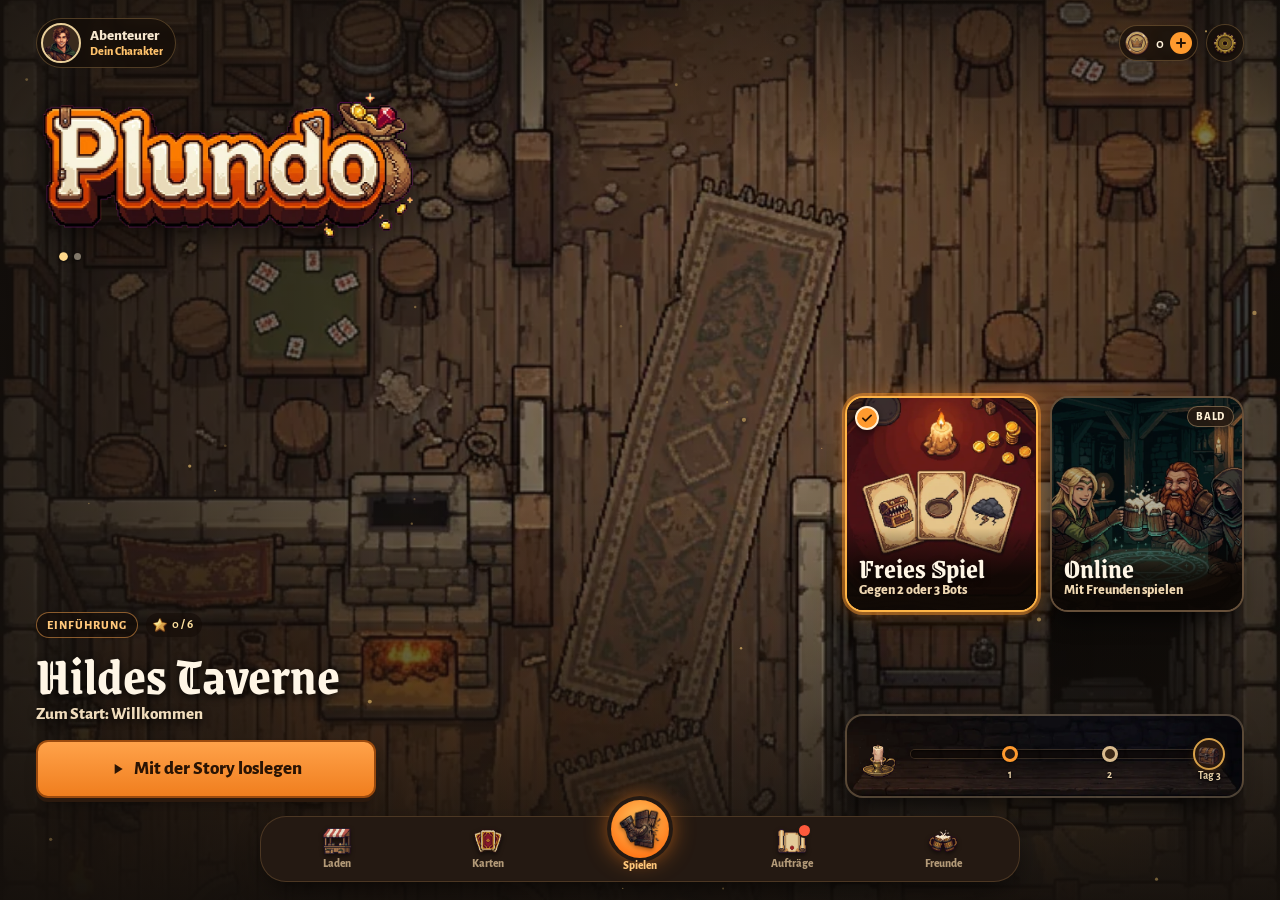
==== commit 7738558a: "Breite Ansicht für alle Menüs - Startseite des Spiels mit Karte über die ganze Fläche, Story links, " ====
--- a/spiel/index.html
+++ b/spiel/index.html
@@ -64,6 +64,7 @@
   <section id="scr-story" class="screen" aria-label="Storymodus" hidden>
     <header class="bar"><button class="iconbtn" type="button" data-back aria-label="Zurück"><svg viewBox="0 0 24 24"><path d="M15 5l-7 7 7 7" /></svg></button><h2>Storymodus</h2><span class="st-coins" id="st-coins"></span></header>
     <div class="content st-content"><div class="panel st-head" id="st-head"></div><div class="smap" id="st-map"></div></div>
+    <aside class="st-side" id="st-side" aria-label="Station"></aside>
   </section>
 
   <!-- ============ Freies Spiel ============ -->
@@ -198,9 +199,13 @@
   <section id="scr-rules" class="screen" aria-label="Spielregeln" hidden>
     <header class="bar"><button class="iconbtn" type="button" data-back aria-label="Zurück"><svg viewBox="0 0 24 24"><path d="M15 5l-7 7 7 7" /></svg></button><h2>Spielregeln</h2></header>
     <div class="content rules">
+      <div class="rules-side">
       <div class="panel quizcta"><div><b>Probespiel mit Hilde</b><span>Eine kurze Übungspartie, in der Hilde jeden Schritt erklärt.</span></div><button class="btn" type="button" data-go="tutorial">Starten</button></div>
       <div class="panel quizcta"><div><b>Regel-Quiz</b><span>Zehn Fragen: Wie sicher sitzen die Regeln?</span></div><button class="btn primary" type="button" data-go="quiz">Starten</button></div>
-<div class="rules-search panel"><label class="rs-label" for="rules-q">Regel nachschlagen</label><input id="rules-q" class="rs-input" type="search" placeholder="z. B. Rucksack, Gleichstand, Kobold" autocomplete="off" enterkeyhint="search"><p class="rs-none hint" hidden>Dazu steht hier nichts. Versuch ein anderes Wort.</p></div>
+      <div class="rules-search panel"><label class="rs-label" for="rules-q">Regel nachschlagen</label><input id="rules-q" class="rs-input" type="search" placeholder="z. B. Rucksack, Gleichstand, Kobold" autocomplete="off" enterkeyhint="search"><p class="rs-none hint" hidden>Dazu steht hier nichts. Versuch ein anderes Wort.</p></div>
+      <nav class="rules-toc" id="rules-toc" aria-label="Inhalt"></nav>
+      </div>
+      <div class="rules-main">
 <details class="rule panel" open data-k="schnellstart überblick ziel kurz"><summary>Schnellstart</summary><div class="rule-body">
       <p>Wer zuerst <b>Stufe 10</b> erreicht, gewinnt. Die letzte Stufe gibt es nur für einen <b>Sieg über ein Monster</b>.</p>
       <p>In jedem Zug öffnest du eine Tür. Dahinter wartet oft ein Monster. Ist deine <b>Kampfstärke höher</b> als das Monster, steigst du auf und bekommst Schätze. Sonst musst du weglaufen.</p>
@@ -289,6 +294,7 @@
         <li>Wer vorne liegt, wird von allen gebremst. Biete Beute an, wenn du Hilfe brauchst.</li>
       </ul></div></details>
 
+      </div>
     </div>
   </section>
 
@@ -296,6 +302,7 @@
   <section id="scr-profile" class="screen" aria-label="Dein Charakter" hidden>
     <header class="bar"><button class="iconbtn" type="button" data-back aria-label="Zurück"><svg viewBox="0 0 24 24"><path d="M15 5l-7 7 7 7" /></svg></button><h2>Dein Charakter</h2></header>
     <div class="content">
+      <div class="pf-side">
       <div class="panel pf-hero" id="pf-hero"></div>
       <div class="pf-stats" id="pf-stats"></div>
       <button class="panel pf-acct" id="pf-acct" type="button" data-acct="open"></button>
@@ -305,6 +312,8 @@
         <input id="pf-name" class="pf-input" type="text" maxlength="16" autocomplete="nickname" spellcheck="false" placeholder="Wie sollen dich die anderen nennen?">
         <p class="hint" id="pf-name-hint">2 bis 16 Zeichen. Später kann das dein Name für Partien gegen andere sein.</p>
       </div>
+      </div>
+      <div class="pf-main">
       <div class="panel pf-pager" id="pf-filter" role="group" aria-label="Optik nach Herkunft durchblättern"></div>
       <div class="panel pf-sec">
         <h4 class="lbl">Titel</h4>
@@ -324,13 +333,14 @@
         <div class="pf-bgs" id="pf-bgs"></div>
         <p class="hint">Liegt hinter deinem Porträt im Spiel, in deinem Profil und hier oben.</p>
       </div>
+      </div>
     </div>
   </section>
 
   <!-- ============ Karten ============ -->
   <section id="scr-cards" class="screen" aria-label="Kartenübersicht" hidden>
     <header class="bar"><button class="iconbtn" type="button" data-back aria-label="Zurück"><svg viewBox="0 0 24 24"><path d="M15 5l-7 7 7 7" /></svg></button><h2>Karten &amp; Deck</h2></header>
-    <div class="content"><div class="panel quizcta"><div><b>Regeln und Probespiel</b><span>Wie eine Runde abläuft, Hildes Übungspartie und das Regel-Quiz.</span></div><button class="btn" type="button" data-go="rules">Öffnen</button></div><div class="panel deckp" id="deck-panel"></div><div class="chips cfilter" id="card-filter"></div><div class="cgrid" id="card-grid"></div></div>
+    <div class="content"><div class="cd-side"><div class="panel quizcta"><div><b>Regeln und Probespiel</b><span>Wie eine Runde abläuft, Hildes Übungspartie und das Regel-Quiz.</span></div><button class="btn" type="button" data-go="rules">Öffnen</button></div><div class="panel deckp" id="deck-panel"></div></div><div class="cd-main"><div class="chips cfilter" id="card-filter"></div><div class="cgrid" id="card-grid"></div></div></div>
   </section>
 
   <!-- ============ Quiz ============ -->
--- a/spiel/css/app.css
+++ b/spiel/css/app.css
@@ -1609,7 +1609,6 @@
 /* ================= Breite Ansicht ================= */
 .wopps,.wlog,.wside,.wpile,.wprev{display:none}
 #app.lay-pc,#app.lay-tab{max-width:none}
-#app.lay-pc #sheetwrap,#app.lay-tab #sheetwrap{max-width:600px}
 #app.lay-pc .mebar,#app.lay-tab .mebar{display:none}
 .wpanel{background:rgba(24,13,6,.62);border:1px solid rgba(255,220,160,.18);border-radius:16px;padding:10px 12px;color:var(--on-wood)}
 .wp-h{margin:0 0 6px;font:800 13px/1.2 var(--body);letter-spacing:.04em;text-transform:uppercase;color:var(--on-wood-muted)}
@@ -1685,8 +1684,6 @@
 .pd-l{display:none;font:800 13px/1 var(--body);color:var(--ink);opacity:.45}
 .pd.on .pd-l{opacity:1}.pd.done .pd-l{opacity:.7}
 #app.lay-pc .pd-l,#app.lay-tab .pd-l{display:inline}
-html.wide-game #sheetwrap{max-width:none}
-html.wide-game #sheetwrap .sheet{max-width:620px;margin:0 auto;border-radius:22px 22px 0 0}
 #app.lay-pc .wlog,#app.lay-tab .wlog{display:flex;flex-direction:column;overflow:hidden}
 .wlog .wpanel{flex:1;min-height:0;overflow-y:auto;scrollbar-width:thin}
 #app.lay-pc .wprev{grid-area:wside;align-self:start;justify-self:center;margin:8px 0 0;width:300px}
@@ -1700,5 +1697,111 @@
 #app.lay-pc .idle-txt,#app.lay-tab .idle-txt{font-size:22px;margin-top:18px}
 /* Breite Bildschirme außerhalb des Spiels: etwas breitere Spalte, Tisch als Hintergrund statt leerer Ränder */
 html.wide-any body{background:radial-gradient(ellipse at center,rgba(10,5,2,.35),rgba(10,5,2,.82) 70%),url(../art/hintergrund-tisch.webp) center/cover no-repeat,var(--wood-dark)}
-html.wide-any:not(.wide-game) #app{max-width:620px;border-left:3px solid rgba(0,0,0,.45);border-right:3px solid rgba(0,0,0,.45);box-shadow:0 0 80px rgba(0,0,0,.85)}
-html.wide-any:not(.wide-game) #sheetwrap{max-width:620px}
+/* ---- Fenster: auf breiten Bildschirmen mittig statt von unten ---- */
+html.wide-any #sheetwrap{max-width:none}
+html.wide-any .sheet{left:0;right:0;top:0;bottom:0;margin:auto;width:min(680px,calc(100vw - 48px));height:fit-content;max-height:min(88dvh,940px);border-radius:22px;border:3px solid var(--edge);box-shadow:0 30px 90px rgba(0,0,0,.75);padding-bottom:0;animation:popIn .22s cubic-bezier(.2,.9,.3,1.15) both}
+html.wide-any .sheet[data-sid="shop"],html.wide-any .sheet[data-sid="sel"],html.wide-any .sheet[data-sid="buyworld"],html.wide-any .sheet[data-sid="online"]{width:min(900px,calc(100vw - 48px))}
+@keyframes popIn{from{opacity:0;transform:scale(.94)}to{opacity:1;transform:none}}
+html.wide-any .grab{display:none}
+html.wide-any .sh-head{padding:16px 18px 10px}
+html.wide-any .sh-body{padding:4px 18px 20px}
+
+/* ---- Menüs auf PC und Tablet ---- */
+#app.wide{max-width:none}
+html.wide-menu{--wpad:max(28px,calc((100% - 1240px) / 2));--sidew:min(520px,40vw)}
+html.wide-menu .bar{padding:16px var(--wpad) 12px}
+html.wide-menu .bar h2{font-size:38px}
+html.wide-menu .content{padding:6px var(--wpad) 32px}
+html.wide-menu .footbtn{display:flex;justify-content:flex-end;padding:12px var(--wpad) 22px}
+html.wide-menu .footbtn .btn{width:auto;min-width:340px}
+
+/* Startseite des Spiels: Karte über die ganze Fläche, Story links, Spielarten rechts */
+html.wide-menu #scr-title{display:grid;grid-template-columns:minmax(0,1fr) clamp(360px,34vw,560px);grid-template-rows:auto auto auto minmax(0,1fr) auto auto;
+  grid-template-areas:"top top" "logo modes" "dots modes" ". modes" "story daily" "nav nav";column-gap:36px}
+html.wide-menu .t-hero{height:100%}
+html.wide-menu .t-hero::after{background:linear-gradient(90deg,rgba(21,16,12,.82) 0%,rgba(21,16,12,.35) 42%,rgba(21,16,12,.2) 62%,rgba(21,16,12,.6) 100%),linear-gradient(180deg,rgba(21,16,12,.55) 0%,rgba(21,16,12,0) 18%,rgba(21,16,12,0) 55%,rgba(21,16,12,.95) 100%)}
+html.wide-menu .t-top{grid-area:top;padding:18px 36px 0}
+html.wide-menu .t-me{max-width:420px}
+html.wide-menu .t-logo{grid-area:logo;margin:2vh 0 0 36px;justify-self:start}
+html.wide-menu .t-logo img{width:min(440px,30vw);max-height:22vh;margin:0}
+html.wide-menu .t-dots{grid-area:dots;justify-self:start;margin-left:60px}
+html.wide-menu .t-story{grid-area:story;align-self:end;margin:0;padding:0 0 0 36px;max-width:620px;gap:10px}
+html.wide-menu .t-wname{font-size:clamp(40px,4.2vw,60px)}
+html.wide-menu .t-next{font-size:17px}
+html.wide-menu .t-cta{align-self:flex-start;min-width:340px;min-height:58px;padding:0 28px;font-size:19px}
+html.wide-menu .t-modes{grid-area:modes;align-self:end;padding:0 36px 0 0}
+html.wide-menu .t-card{height:clamp(150px,24vh,230px)}
+html.wide-menu .tc-txt b{font-size:28px}
+html.wide-menu .tc-txt small{font-size:14px}
+html.wide-menu .t-daily{grid-area:daily;align-self:end;margin:14px 36px 0 0}
+html.wide-menu .t-nav{grid-area:nav;justify-self:center;width:min(760px,calc(100% - 72px));margin:18px 0 18px}
+
+/* Storymodus: Karte links, Station rechts */
+html.wide-menu #scr-story .bar{padding:16px 28px 12px}
+html.wide-menu .st-content{padding:6px calc(var(--sidew) + 56px) 32px 28px}
+html.wide-menu .st-content>*{max-width:760px;margin-left:auto;margin-right:auto}
+.st-side{display:none}
+html.wide-menu .st-side{display:block;position:absolute;top:calc(var(--sat) + 78px);right:28px;bottom:24px;width:var(--sidew);overflow-y:auto;scrollbar-width:thin}
+html.wide-menu .st-side.covered{visibility:hidden}
+.st-sidein{display:flex;flex-direction:column;gap:12px;padding:20px;margin:0}
+.st-sidein .st-name{font-size:34px}
+.st-sstats{display:flex;flex-wrap:wrap;gap:8px}
+.st-sstats span{display:flex;align-items:center;gap:6px;padding:6px 12px;border-radius:999px;background:rgba(120,80,30,.1);border:1px solid rgba(120,80,30,.22);font-size:14px;color:var(--muted)}
+.st-sstats b{color:var(--ink);font-size:15px}
+.st-sstats img{width:20px;height:20px}
+.st-nextcard{display:flex;align-items:center;gap:14px;width:100%;padding:14px 16px;border-radius:16px;border:2px solid var(--or-edge);background:linear-gradient(#fff6e2,#f7e3bd);box-shadow:0 3px 0 var(--wood-dark);color:var(--ink);text-align:left;cursor:pointer}
+.st-nextcard:hover{background:linear-gradient(#fffaf0,#fbe9c7)}
+.st-nextcard .sn-medal{position:relative;flex:0 0 auto}
+.st-nextcard>span:nth-child(2){flex:1;display:flex;flex-direction:column;gap:2px;min-width:0}
+.st-nextcard small{font:800 12px var(--body);letter-spacing:.08em;text-transform:uppercase;color:var(--red)}
+.st-nextcard b{font:700 26px/1.05 var(--display)}
+.st-nextcard em{font-style:normal;font-size:14px;color:var(--muted)}
+.st-nextcard>svg{width:26px;height:26px;fill:none;stroke:var(--or-edge);stroke-width:3;stroke-linecap:round;stroke-linejoin:round}
+.st-alldone{display:flex;align-items:center;gap:8px;margin:0;font-weight:700}
+.st-sidein .btn.small{align-self:flex-start}
+html.wide-menu #sheetwrap.dock{position:absolute;inset:auto;top:calc(var(--sat) + 78px);right:28px;bottom:24px;left:auto;width:var(--sidew);z-index:20}
+#sheetwrap.dock .backdrop{display:none}
+html.wide-any #sheetwrap.dock .sheet{position:absolute;inset:0;margin:0;width:auto;height:auto;max-height:none;border-radius:18px;box-shadow:0 18px 40px rgba(0,0,0,.6)}
+
+/* Freies Spiel: zwei Spalten */
+html.wide-menu #scr-setup .content{display:grid;grid-template-columns:repeat(2,minmax(0,1fr));gap:18px 22px;align-content:start;align-items:start}
+html.wide-menu #scr-setup .content>.panel{margin:0}
+html.wide-menu #scr-setup .content>.panel:first-child{grid-row:span 3}
+
+/* Optionen: drei Spalten */
+html.wide-menu #scr-settings .content{display:grid;grid-template-columns:repeat(3,minmax(0,1fr));grid-template-rows:auto auto 1fr;gap:18px 22px;align-items:start;align-content:start}
+html.wide-menu #scr-settings .content>.panel{margin:0}
+html.wide-menu #scr-settings .content>.panel:nth-child(1){grid-area:1/1}
+html.wide-menu #scr-settings .content>.panel:nth-child(2){grid-area:1/2/4/3}
+html.wide-menu #scr-settings .content>.panel:nth-child(3){grid-area:2/1}
+html.wide-menu #scr-settings .content>.panel:nth-child(4){grid-area:1/3/4/4}
+html.wide-menu #scr-settings .content>.panel:nth-child(5){grid-area:3/1}
+
+/* Regeln: Inhalt und Suche links, Text rechts */
+.rules-toc{display:none}
+html.wide-menu .content.rules{display:grid;grid-template-columns:340px minmax(0,1fr);gap:0 24px;align-items:start}
+html.wide-menu .rules-side{position:sticky;top:0}
+html.wide-menu .rules-toc{display:flex;flex-direction:column;gap:2px;padding:12px;border-radius:14px;background:rgba(24,13,6,.55);border:1px solid rgba(255,220,160,.18)}
+.rules-toc .lbl{margin:0 0 6px 8px;color:var(--on-wood-muted)}
+.rules-toc button{appearance:none;border:0;background:none;padding:7px 10px;border-radius:10px;text-align:left;color:var(--on-wood);font:700 15px var(--body);cursor:pointer}
+.rules-toc button:hover{background:rgba(255,220,160,.12)}
+html.wide-menu .rules-main details.rule{font-size:17px}
+
+/* Charakter: Profil links, Optik rechts */
+html.wide-menu #scr-profile .content{display:grid;grid-template-columns:400px minmax(0,1fr);gap:0 24px;align-items:start}
+html.wide-menu .pf-side{position:sticky;top:0}
+html.wide-menu .pf-main>.panel:first-child{margin-top:0}
+html.wide-menu .pf-grid{grid-template-columns:repeat(auto-fill,minmax(100px,1fr))}
+html.wide-menu .pf-pt img{max-width:96px}
+
+/* Karten und Deck: Deck links, Karten rechts */
+html.wide-menu #scr-cards .content{display:grid;grid-template-columns:420px minmax(0,1fr);gap:0 24px;align-items:start}
+html.wide-menu .cd-side{position:sticky;top:0}
+html.wide-menu .cgrid{grid-template-columns:repeat(auto-fill,minmax(132px,1fr));gap:16px 14px}
+
+html.wide-any .sheet[data-sid="shop"] .sitems{grid-template-columns:repeat(4,minmax(0,1fr))}
+html.wide-menu .cfilter{grid-template-columns:repeat(6,minmax(0,1fr));margin:0;padding:8px 0 10px}
+html.wide-menu .rules-side,html.wide-menu .pf-side,html.wide-menu .cd-side{max-height:calc(100dvh - var(--sat) - 96px);overflow-y:auto;scrollbar-width:thin;padding-bottom:4px}
+/* Quiz: eine ruhige Spalte */
+html.wide-menu #scr-quiz .content{padding-left:max(28px,calc((100% - 780px) / 2));padding-right:max(28px,calc((100% - 780px) / 2))}
+
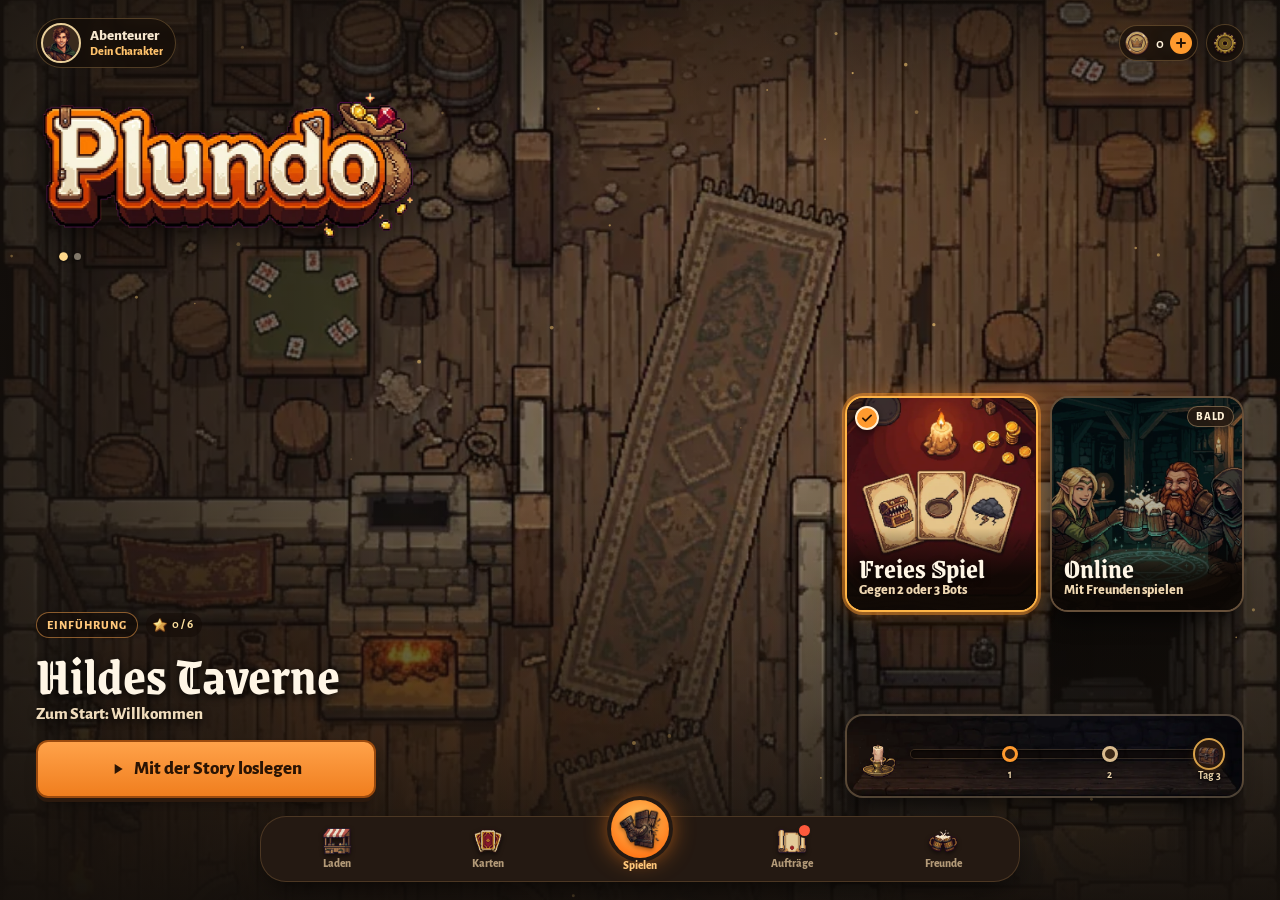
==== commit dec7dcf2: "Beute auf dem Tisch wählen, Helfer wählt zuerst, Verkaufen auf Stufe 9 gesperrt - Mit Helfer liegen " ====
--- a/spiel/index.html
+++ b/spiel/index.html
@@ -228,7 +228,7 @@
 <details class="rule panel" data-k="hilfe helfer beute schätze teilen abwechselnd wählen angebot"><summary>Hilfe holen und Beute teilen</summary><div class="rule-body"><ul>
         <li>Genau <b>1 Mitspieler</b> darf helfen, meist gegen ein Angebot an Schätzen. Seine Kampfstärke zählt dazu.</li>
         <li>Aufsteigen tust nur du.</li>
-        <li>Mit Helfer werden die Schätze <b>offen</b> gezogen. Dann wählt ihr <b>abwechselnd, du zuerst</b>, bis der Helfer die abgemachte Zahl hat. Der Rest gehört dir.</li>
+        <li>Mit Helfer werden die Schätze <b>offen</b> gezogen. Der <b>Helfer wählt zuerst</b>, dann wählt ihr abwechselnd, bis er die abgemachte Zahl hat. Der Rest gehört dir.</li>
         <li>Monster-Boni gelten auch, wenn nur der Helfer betroffen ist. Ein Elf als Helfer macht die Stechmücken also stärker.</li>
         <li>Verliert ihr, muss auch der Helfer weglaufen.</li>
       </ul></div></details>
--- a/spiel/css/app.css
+++ b/spiel/css/app.css
@@ -1606,6 +1606,24 @@
 .rc-table td:first-child{font-weight:800;white-space:nowrap;padding-right:10px}
 details.rule[hidden]{display:none}
 
+/* Beute mit Helfer: Auswahl auf dem Tisch */
+.lootar{display:flex;flex-direction:column;align-items:center;justify-content:center;gap:10px;padding:10px;perspective:none}
+.loot-h{font:700 24px/1 var(--display);color:var(--on-wood);text-shadow:0 2px 0 var(--wood-dark)}
+.loot-cards{display:flex;justify-content:center;gap:10px;flex-wrap:wrap;max-width:100%}
+.loot-cards .mc{width:clamp(78px,22vw,104px);animation:lootIn .35s cubic-bezier(.2,.9,.3,1.2) both;box-shadow:0 8px 18px -6px rgba(0,0,0,.7);transition:transform .12s,box-shadow .12s}
+.loot-cards .mc:nth-child(2){animation-delay:.06s}.loot-cards .mc:nth-child(3){animation-delay:.12s}.loot-cards .mc:nth-child(4){animation-delay:.18s}.loot-cards .mc:nth-child(5){animation-delay:.24s}
+.loot-cards .mc:hover{transform:translateY(-6px);box-shadow:0 0 0 3px #f3c873,0 14px 24px -8px rgba(0,0,0,.8)}
+.loot-cards .mc.rec{box-shadow:0 0 0 3px #7fd36a,0 8px 18px -6px rgba(0,0,0,.7)}
+@keyframes lootIn{from{opacity:0;transform:translateY(16px) scale(.9)}}
+.loot-got{display:flex;flex-wrap:wrap;justify-content:center;gap:6px 14px;font-size:13px;color:var(--on-wood)}
+.lg-row{display:flex;align-items:center;gap:6px;flex-wrap:wrap}
+.lg-row img{width:24px;height:24px;border-radius:50%;object-fit:cover;object-position:50% 20%;border:1.5px solid rgba(255,220,160,.5)}
+.lg-c{padding:1px 8px;border-radius:999px;background:rgba(255,220,160,.16);border:1px solid rgba(255,220,160,.3);font-weight:700}
+.lg-none{opacity:.6;font-style:italic}
+#app.lay-pc .loot-cards .mc,#app.lay-tab .loot-cards .mc{width:150px}
+#app.lay-pc .loot-h,#app.lay-tab .loot-h{font-size:32px}
+#app.lay-pc .loot-got,#app.lay-tab .loot-got{font-size:15px}
+
 /* ================= Breite Ansicht ================= */
 .wopps,.wlog,.wside,.wpile,.wprev{display:none}
 #app.lay-pc,#app.lay-tab{max-width:none}
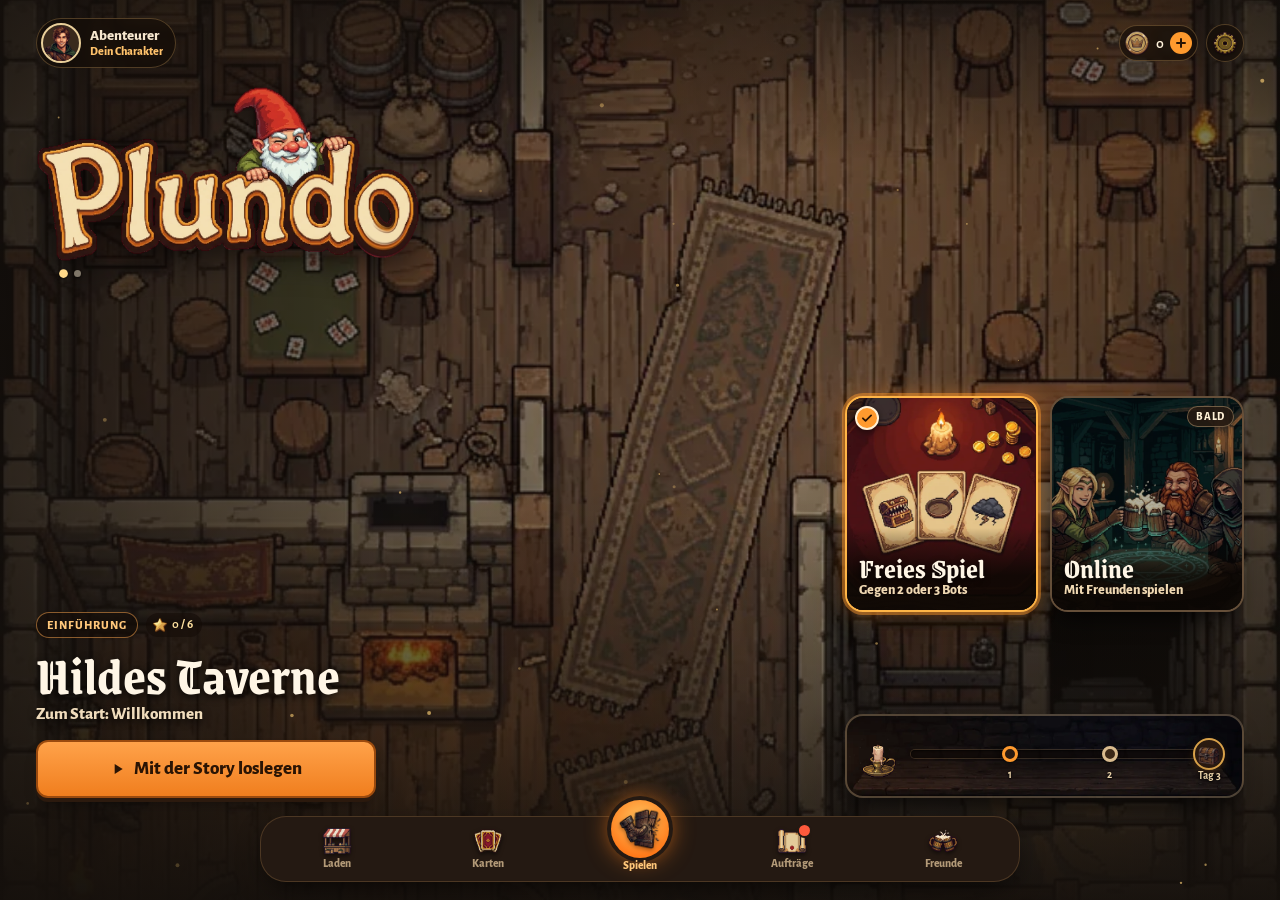
==== commit b770f96b: "Neues Logo mit Plunk und neues App-Icon - Logo: Gartenzwerg Plunk lugt über den Schriftzug (Spiel un" ====
--- a/spiel/index.html
+++ b/spiel/index.html
@@ -30,7 +30,7 @@
         <button class="t-gear" type="button" data-go="settings" aria-label="Optionen"><img src="icons/nav-optionen.png" alt=""></button>
       </div>
     </header>
-    <h1 class="t-logo"><img src="art/logo-plundo.webp" alt="Plundo" width="960" height="397"></h1>
+    <h1 class="t-logo"><img src="art/logo-plundo.webp" alt="Plundo" width="1158" height="530"></h1>
     <div class="t-dots" id="t-dots" aria-hidden="true"></div>
     <section class="t-story" aria-label="Storymodus">
       <div class="t-chips"><span class="t-world" id="t-world">Welt 1</span><span class="t-stars"><img src="icons/stern-voll.png" alt=""><b id="t-stars">0 / 0</b></span></div>
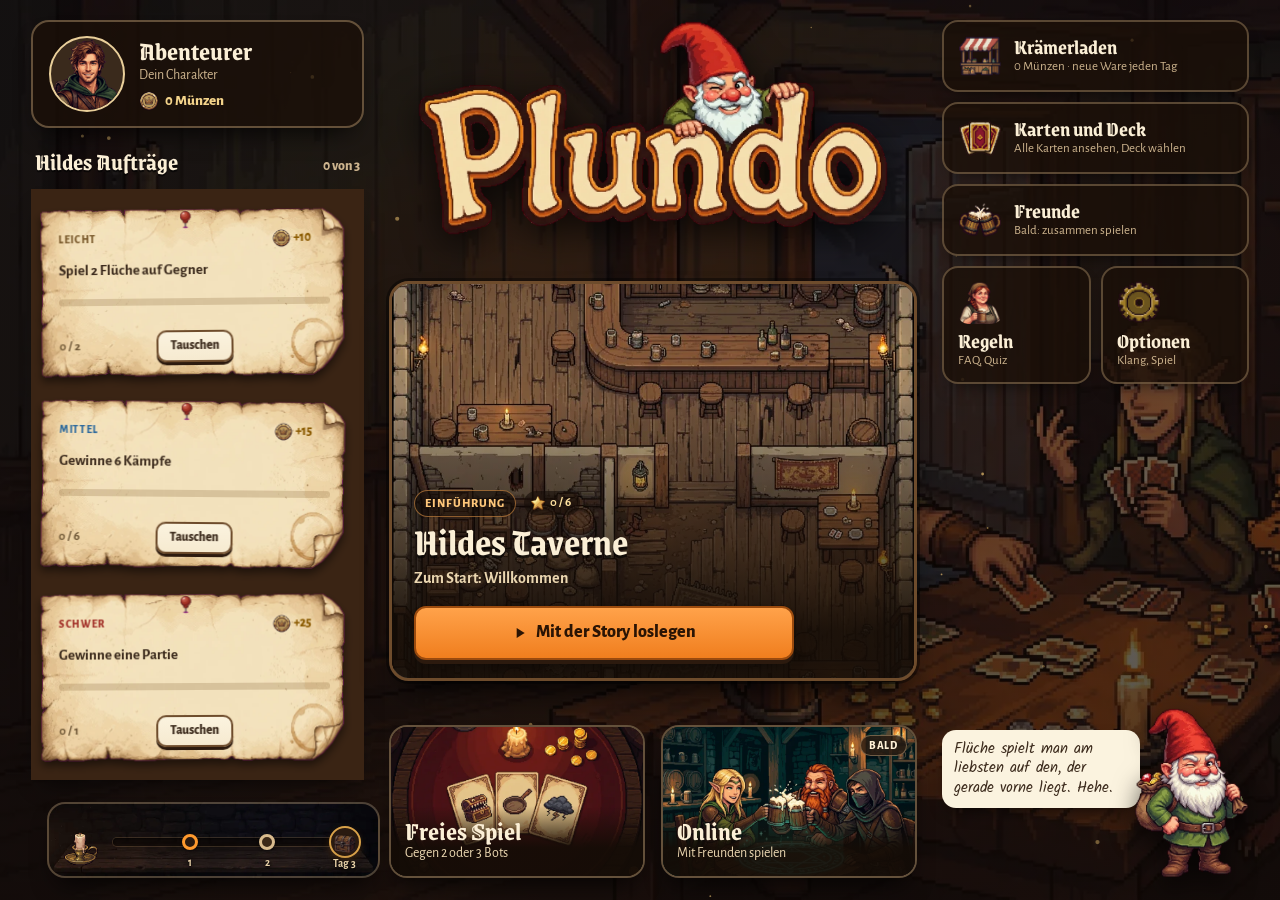
==== commit c4028722: "Startseite am PC und Tablet: alles auf einen Blick (Entwurf) - Charakter und Hildes Aufträge links, " ====
--- a/spiel/index.html
+++ b/spiel/index.html
@@ -51,6 +51,7 @@
       </button>
     </div>
     <button class="t-daily" type="button" data-go="daily" id="t-daily"></button>
+    <div class="hub" id="t-hub" hidden></div>
     <nav class="t-nav" aria-label="Bereiche">
       <button type="button" data-go="shop"><img src="icons/nav-laden.png" alt="">Laden</button>
       <button type="button" data-go="cards"><img src="icons/nav-karten.png" alt="">Karten</button>
--- a/spiel/css/app.css
+++ b/spiel/css/app.css
@@ -1733,26 +1733,68 @@
 html.wide-menu .footbtn{display:flex;justify-content:flex-end;padding:12px var(--wpad) 22px}
 html.wide-menu .footbtn .btn{width:auto;min-width:340px}
 
-/* Startseite des Spiels: Karte über die ganze Fläche, Story links, Spielarten rechts */
-html.wide-menu #scr-title{display:grid;grid-template-columns:minmax(0,1fr) clamp(360px,34vw,560px);grid-template-rows:auto auto auto minmax(0,1fr) auto auto;
-  grid-template-areas:"top top" "logo modes" "dots modes" ". modes" "story daily" "nav nav";column-gap:36px}
-html.wide-menu .t-hero{height:100%}
-html.wide-menu .t-hero::after{background:linear-gradient(90deg,rgba(21,16,12,.82) 0%,rgba(21,16,12,.35) 42%,rgba(21,16,12,.2) 62%,rgba(21,16,12,.6) 100%),linear-gradient(180deg,rgba(21,16,12,.55) 0%,rgba(21,16,12,0) 18%,rgba(21,16,12,0) 55%,rgba(21,16,12,.95) 100%)}
-html.wide-menu .t-top{grid-area:top;padding:18px 36px 0}
-html.wide-menu .t-me{max-width:420px}
-html.wide-menu .t-logo{grid-area:logo;margin:2vh 0 0 36px;justify-self:start}
-html.wide-menu .t-logo img{width:min(440px,30vw);max-height:22vh;margin:0}
-html.wide-menu .t-dots{grid-area:dots;justify-self:start;margin-left:60px}
-html.wide-menu .t-story{grid-area:story;align-self:end;margin:0;padding:0 0 0 36px;max-width:620px;gap:10px}
-html.wide-menu .t-wname{font-size:clamp(40px,4.2vw,60px)}
-html.wide-menu .t-next{font-size:17px}
-html.wide-menu .t-cta{align-self:flex-start;min-width:340px;min-height:58px;padding:0 28px;font-size:19px}
-html.wide-menu .t-modes{grid-area:modes;align-self:end;padding:0 36px 0 0}
-html.wide-menu .t-card{height:clamp(150px,24vh,230px)}
-html.wide-menu .tc-txt b{font-size:28px}
-html.wide-menu .tc-txt small{font-size:14px}
-html.wide-menu .t-daily{grid-area:daily;align-self:end;margin:14px 36px 0 0}
-html.wide-menu .t-nav{grid-area:nav;justify-self:center;width:min(760px,calc(100% - 72px));margin:18px 0 18px}
+/* Startseite des Spiels am PC und Tablet: Taverne im Hintergrund, alles auf einen Blick */
+.hub{display:none}
+html.wide-menu #scr-title{background:linear-gradient(rgba(18,10,5,.55),rgba(18,10,5,.72)),url(../art/hub-taverne.webp) center/cover no-repeat,#1a100a}
+html.wide-menu #scr-title>:not(.hub):not(#motes){display:none!important}
+html.wide-menu .hub{display:grid;grid-template-columns:minmax(280px,22vw) minmax(0,1fr) minmax(280px,22vw);gap:clamp(18px,2vw,32px);height:100%;padding:calc(var(--sat) + 20px) clamp(20px,2.4vw,40px) 22px;overflow:hidden;position:relative;z-index:1}
+.hub-l,.hub-r,.hub-c{display:flex;flex-direction:column;gap:16px;min-height:0}
+/* Charakter */
+.hub-me{display:flex;align-items:center;gap:14px;padding:14px 16px;border-radius:18px;border:2px solid rgba(255,214,160,.32);background:rgba(28,16,8,.78);color:var(--on-wood);text-align:left;cursor:pointer;box-shadow:0 14px 26px -12px rgba(0,0,0,.85)}
+.hub-me:hover{border-color:#f3c873}
+.hub-pt{width:76px;height:76px;flex:0 0 auto}
+.hub-who{display:flex;flex-direction:column;gap:2px;min-width:0}
+.hub-who b{font:700 26px/1.05 var(--display);color:#fbefd6}
+.hub-who small{font-size:14px;color:var(--on-wood-muted);white-space:nowrap;overflow:hidden;text-overflow:ellipsis}
+.hub-who em{display:flex;align-items:center;gap:6px;margin-top:4px;font:800 15px var(--body);font-style:normal;color:#f3d38a}
+.hub-who em img{width:20px;height:20px}
+/* Aufträge */
+.hub-daily{display:flex;flex-direction:column;gap:10px;flex:1;min-height:0}
+.hub-daily>header{display:flex;align-items:baseline;justify-content:space-between;padding:0 4px;color:var(--on-wood)}
+.hub-daily h3{margin:0;font:700 24px var(--display);color:#fbefd6;text-shadow:0 2px 0 rgba(0,0,0,.6)}
+.hub-daily>header span{font-weight:800;font-size:14px;color:var(--on-wood-muted)}
+.hub-daily .notes{flex:1;min-height:0;overflow-y:auto;scrollbar-width:thin;padding:20px 10px 12px;gap:18px}
+.hub-daily .note b{font-size:15px}
+.hub-streak{width:100%;height:76px;flex:0 0 auto}
+/* Mitte */
+.hub-c{align-items:center;justify-content:space-between}
+.hub-logo{margin:0;width:100%;display:flex;justify-content:center}
+.hub-logo img{width:min(500px,100%);height:auto;max-height:24vh;object-fit:contain;filter:drop-shadow(0 10px 18px rgba(0,0,0,.7))}
+.hub-story{position:relative;width:min(640px,100%);flex:1;min-height:220px;max-height:400px;border-radius:20px;overflow:hidden;border:3px solid #6e4c2c;box-shadow:0 0 0 3px rgba(0,0,0,.4),0 20px 36px -14px rgba(0,0,0,.9)}
+.hub-story>img{position:absolute;inset:0;width:100%;height:100%;object-fit:cover}
+.hub-story::after{content:"";position:absolute;inset:0;background:linear-gradient(transparent 30%,rgba(20,12,6,.92) 88%)}
+.hs-txt{position:absolute;left:0;right:0;bottom:0;z-index:1;display:flex;flex-direction:column;align-items:flex-start;gap:6px;padding:18px 22px}
+.hs-name{appearance:none;border:0;background:none;padding:0;cursor:pointer;font:700 clamp(32px,3vw,46px)/1 var(--display);color:#fbefd6;text-shadow:0 3px 0 rgba(0,0,0,.6);text-align:left}
+.hs-next{font-weight:700;font-size:16px;color:#ead6b0;margin-bottom:6px}
+.hub-story .t-cta{min-width:300px;min-height:54px;font-size:18px;align-self:stretch;max-width:380px}
+.hub-modes{display:grid;grid-template-columns:repeat(2,minmax(0,1fr));gap:16px;width:min(640px,100%)}
+.hub-mode{position:relative;display:flex;align-items:flex-end;height:clamp(120px,17vh,180px);border-radius:18px;overflow:hidden;border:2px solid rgba(255,214,160,.32);padding:0;cursor:pointer;background:#1a120c;box-shadow:0 14px 24px -10px rgba(0,0,0,.8);text-align:left}
+.hub-mode:hover{border-color:#f3c873;transform:translateY(-2px)}
+.hub-mode>img{position:absolute;inset:0;width:100%;height:100%;object-fit:cover}
+.hub-mode>span:last-child{position:relative;width:100%;padding:12px 14px;background:linear-gradient(transparent,rgba(20,12,6,.94) 60%);display:flex;flex-direction:column}
+.hub-mode b{font:700 26px/1 var(--display);color:#fbefd6}
+.hub-mode small{font-size:14px;color:#ead6b0}
+.hub-mode .tc-badge{z-index:1}
+/* Rechts */
+.hub-menu{display:flex;flex-direction:column;gap:10px}
+.hub-btn{display:flex;align-items:center;gap:12px;width:100%;padding:12px 14px;border-radius:16px;border:2px solid rgba(255,214,160,.28);background:rgba(28,16,8,.78);color:var(--on-wood);text-align:left;cursor:pointer;box-shadow:0 10px 20px -12px rgba(0,0,0,.8)}
+.hub-btn:hover{border-color:#f3c873;background:rgba(48,28,14,.88)}
+.hub-btn img{width:44px;height:44px;object-fit:contain;flex:0 0 auto;border-radius:10px}
+.hub-btn span{display:flex;flex-direction:column;min-width:0}
+.hub-btn b{font:700 21px/1.05 var(--display);color:#fbefd6}
+.hub-btn small{font-size:13px;color:var(--on-wood-muted)}
+.hub-two{display:grid;grid-template-columns:1fr 1fr;gap:10px}
+.hub-two .hub-btn{flex-direction:column;align-items:flex-start;gap:6px}
+.hub-plunk{position:relative;margin-top:auto;align-self:flex-end;display:flex;align-items:flex-end;gap:0;appearance:none;border:0;background:none;padding:0;cursor:pointer}
+.hub-plunk img{width:clamp(110px,9vw,150px);height:auto;filter:drop-shadow(0 10px 12px rgba(0,0,0,.6));transform-origin:50% 100%;animation:plunkIdle 3.6s ease-in-out infinite}
+.hub-plunk img.hop{animation:plunkHop .45s cubic-bezier(.3,1.6,.5,1)}
+.hp-say{position:relative;max-width:230px;margin:0 -6px 70px 0;padding:10px 12px;border-radius:14px;background:#fbf3df;color:#3b2a1c;font:400 15px/1.3 var(--hand);text-align:left;box-shadow:0 8px 18px -8px rgba(0,0,0,.8)}
+.hp-say::after{content:"";position:absolute;right:-8px;bottom:14px;border:8px solid transparent;border-left-color:#fbf3df;border-right:0}
+@keyframes plunkIdle{0%,100%{transform:none}50%{transform:scaleY(1.025) translateY(-2px)}}
+@keyframes plunkHop{0%{transform:none}40%{transform:translateY(-16px) rotate(-4deg)}100%{transform:none}}
+@media (prefers-reduced-motion:reduce){.hub-plunk img{animation:none}}
+/* Tablet: weniger Platz, Spalten schmaler */
+@media (max-width:1399px){html.wide-menu .hub{grid-template-columns:minmax(250px,26vw) minmax(0,1fr) minmax(230px,24vw)}}
 
 /* Storymodus: Karte links, Station rechts */
 html.wide-menu #scr-story .bar{padding:16px 28px 12px}
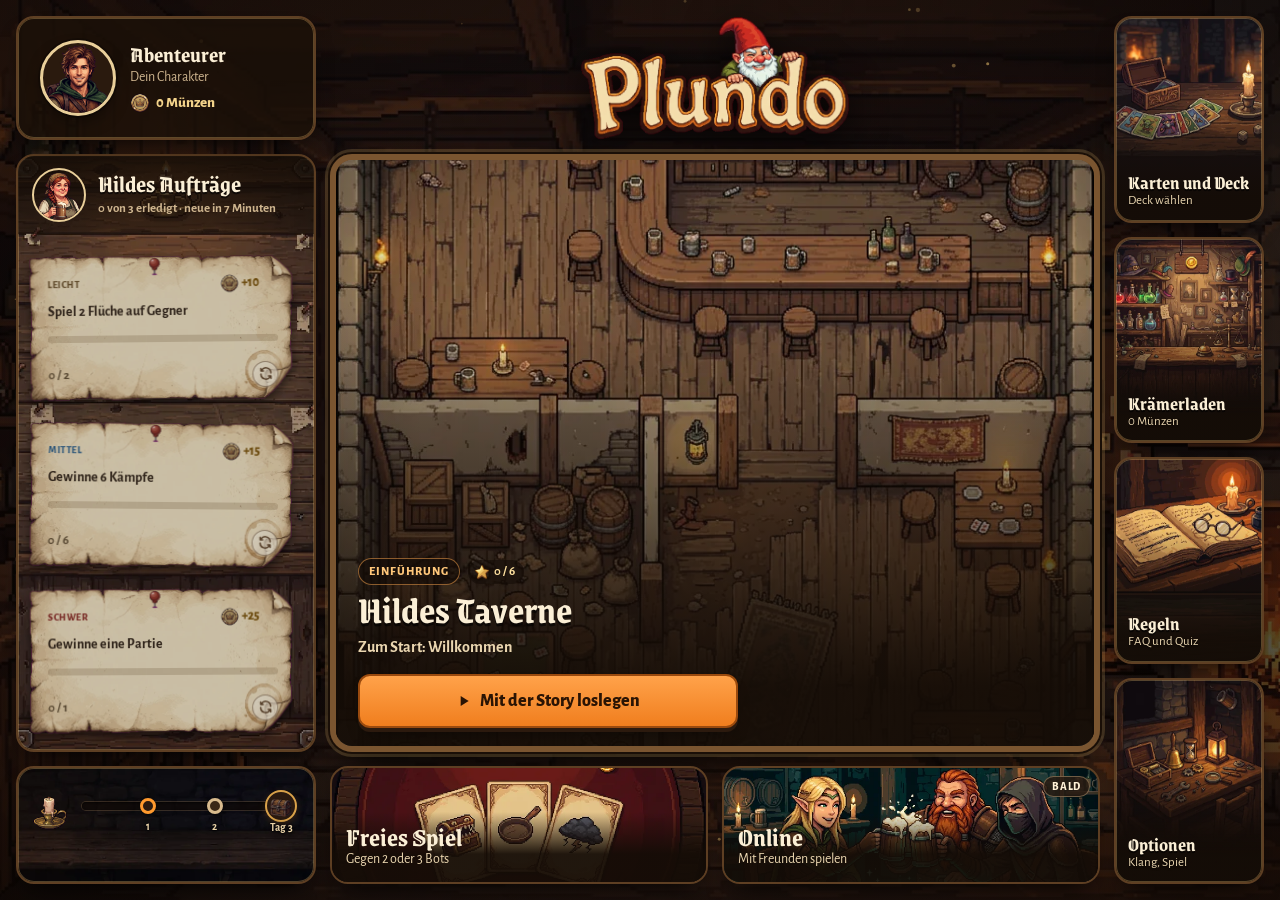
==== commit 4751b6ab: "PC und Tablet: Leiste oben auf allen Unterseiten (Entwurf) Co-Authored-By: Claude Opus 5.5 <noreply@" ====
--- a/spiel/index.html
+++ b/spiel/index.html
@@ -17,6 +17,7 @@
 </head>
 <body>
 <div id="app">
+  <nav class="wnav" id="wnav" aria-label="Bereiche" hidden></nav>
   <div class="tide" aria-hidden="true"><i></i></div>
 
   <!-- ============ Startbildschirm ============ -->
--- a/spiel/css/app.css
+++ b/spiel/css/app.css
@@ -1735,27 +1735,36 @@
 
 /* Startseite des Spiels am PC und Tablet: Taverne im Hintergrund, alles auf einen Blick */
 .hub{display:none}
-html.wide-menu #scr-title{background:linear-gradient(rgba(18,10,5,.55),rgba(18,10,5,.72)),url(../art/hub-taverne.webp) center/cover no-repeat,#1a100a}
+html.wide-menu #scr-title{background:#1a100a}
+html.wide-menu #scr-title::before{content:"";position:absolute;inset:0;background:linear-gradient(rgba(18,10,5,.42),rgba(18,10,5,.58)),url(../art/hub-taverne.webp) center/cover no-repeat;pointer-events:none}
+html.wide-menu #scr-title::after{content:"";position:absolute;inset:0;background:radial-gradient(ellipse at 50% 45%,transparent 40%,rgba(10,5,2,.55) 100%);pointer-events:none}
 html.wide-menu #scr-title>:not(.hub):not(#motes){display:none!important}
-html.wide-menu .hub{display:grid;grid-template-columns:minmax(280px,22vw) minmax(0,1fr) minmax(280px,22vw);gap:clamp(18px,2vw,32px);height:100%;padding:calc(var(--sat) + 20px) clamp(20px,2.4vw,40px) 22px;overflow:hidden;position:relative;z-index:1}
+html.wide-menu .hub{display:grid;grid-template-columns:minmax(280px,22vw) minmax(0,1fr) clamp(150px,12.5vw,220px);gap:clamp(18px,2vw,32px);height:100%;padding:calc(var(--sat) + 20px) clamp(20px,2.4vw,40px) 22px;overflow:hidden;position:relative;z-index:1}
 .hub-l,.hub-r,.hub-c{display:flex;flex-direction:column;gap:16px;min-height:0}
-/* Charakter */
-.hub-me{display:flex;align-items:center;gap:14px;padding:14px 16px;border-radius:18px;border:2px solid rgba(255,214,160,.32);background:rgba(28,16,8,.78);color:var(--on-wood);text-align:left;cursor:pointer;box-shadow:0 14px 26px -12px rgba(0,0,0,.85)}
+/* Charakter: mit gewähltem Hintergrund, Rahmen und Titel */
+.hub-me{position:relative;display:flex;align-items:center;gap:18px;min-height:150px;padding:18px 18px 18px 30px;border-radius:20px;border:2px solid rgba(255,214,160,.32);background:rgba(28,16,8,.82);color:var(--on-wood);text-align:left;cursor:pointer;box-shadow:0 14px 26px -12px rgba(0,0,0,.85);overflow:hidden;flex:0 0 auto}
+.hub-me.hasbg{background:var(--bg) var(--bgp,50% 50%)/cover no-repeat,#2a1a0e}
 .hub-me:hover{border-color:#f3c873}
-.hub-pt{width:76px;height:76px;flex:0 0 auto}
-.hub-who{display:flex;flex-direction:column;gap:2px;min-width:0}
-.hub-who b{font:700 26px/1.05 var(--display);color:#fbefd6}
+.hub-me .pf-big{width:96px;height:96px;border-radius:50%;object-fit:cover;object-position:50% 18%;border:3px solid var(--pf,#e9cf9a);background:#2a1a0e}
+html.pf-art .hub-me .pf-big{border-color:transparent}
+.hub-who{display:flex;flex-direction:column;gap:2px;min-width:0;flex:1}
+.hub-me.hasbg .hub-who{padding:8px 12px 10px;border-radius:12px;background:rgba(255,248,230,.88);color:#3b2a1c;box-shadow:0 2px 8px rgba(0,0,0,.35)}
+.hub-who b{font:700 26px/1.05 var(--display);color:#fbefd6;overflow:hidden;text-overflow:ellipsis;white-space:nowrap}
+.hub-me.hasbg .hub-who b{color:#3b2a1c}
 .hub-who small{font-size:14px;color:var(--on-wood-muted);white-space:nowrap;overflow:hidden;text-overflow:ellipsis}
+.hub-me.hasbg .hub-who small{color:#6b5236;font-style:italic}
 .hub-who em{display:flex;align-items:center;gap:6px;margin-top:4px;font:800 15px var(--body);font-style:normal;color:#f3d38a}
+.hub-me.hasbg .hub-who em{color:#8a5a12}
 .hub-who em img{width:20px;height:20px}
-/* Aufträge */
-.hub-daily{display:flex;flex-direction:column;gap:10px;flex:1;min-height:0}
-.hub-daily>header{display:flex;align-items:baseline;justify-content:space-between;padding:0 4px;color:var(--on-wood)}
-.hub-daily h3{margin:0;font:700 24px var(--display);color:#fbefd6;text-shadow:0 2px 0 rgba(0,0,0,.6)}
-.hub-daily>header span{font-weight:800;font-size:14px;color:var(--on-wood-muted)}
-.hub-daily .notes{flex:1;min-height:0;overflow-y:auto;scrollbar-width:thin;padding:20px 10px 12px;gap:18px}
+/* Aufträge: abgerundetes Brett mit Hilde oben */
+.hub-daily{display:flex;flex-direction:column;flex:1;min-height:0;border-radius:20px;overflow:hidden;border:2px solid rgba(255,214,160,.28);background:#2a1a10 url(../art/brett-hub.webp) center top/cover;box-shadow:inset 0 0 26px rgba(0,0,0,.6),0 14px 26px -12px rgba(0,0,0,.85)}
+.hub-daily>header{display:flex;align-items:center;gap:12px;padding:12px 14px;background:linear-gradient(rgba(20,12,6,.9),rgba(20,12,6,.55));color:var(--on-wood)}
+.hub-daily>header img{width:54px;height:54px;border-radius:50%;object-fit:cover;object-position:50% 20%;border:2px solid #e9cf9a;flex:0 0 auto}
+.hub-daily h3{margin:0;font:700 24px/1.05 var(--display);color:#fbefd6;text-shadow:0 2px 0 rgba(0,0,0,.6)}
+.hub-daily>header span{font-weight:700;font-size:13px;color:var(--on-wood-muted)}
+.hub-daily .notes{flex:1;min-height:0;overflow-y:auto;scrollbar-width:thin;padding:26px 14px 12px;gap:22px;background:none;border:0;box-shadow:none;border-radius:0}
 .hub-daily .note b{font-size:15px}
-.hub-streak{width:100%;height:76px;flex:0 0 auto}
+.hub-streak{width:100%;height:78px;flex:0 0 auto;margin:0;border-radius:20px}
 /* Mitte */
 .hub-c{align-items:center;justify-content:space-between}
 .hub-logo{margin:0;width:100%;display:flex;justify-content:center}
@@ -1775,26 +1784,70 @@
 .hub-mode b{font:700 26px/1 var(--display);color:#fbefd6}
 .hub-mode small{font-size:14px;color:#ead6b0}
 .hub-mode .tc-badge{z-index:1}
-/* Rechts */
-.hub-menu{display:flex;flex-direction:column;gap:10px}
-.hub-btn{display:flex;align-items:center;gap:12px;width:100%;padding:12px 14px;border-radius:16px;border:2px solid rgba(255,214,160,.28);background:rgba(28,16,8,.78);color:var(--on-wood);text-align:left;cursor:pointer;box-shadow:0 10px 20px -12px rgba(0,0,0,.8)}
-.hub-btn:hover{border-color:#f3c873;background:rgba(48,28,14,.88)}
-.hub-btn img{width:44px;height:44px;object-fit:contain;flex:0 0 auto;border-radius:10px}
-.hub-btn span{display:flex;flex-direction:column;min-width:0}
-.hub-btn b{font:700 21px/1.05 var(--display);color:#fbefd6}
-.hub-btn small{font-size:13px;color:var(--on-wood-muted)}
-.hub-two{display:grid;grid-template-columns:1fr 1fr;gap:10px}
-.hub-two .hub-btn{flex-direction:column;align-items:flex-start;gap:6px}
-.hub-plunk{position:relative;margin-top:auto;align-self:flex-end;display:flex;align-items:flex-end;gap:0;appearance:none;border:0;background:none;padding:0;cursor:pointer}
-.hub-plunk img{width:clamp(110px,9vw,150px);height:auto;filter:drop-shadow(0 10px 12px rgba(0,0,0,.6));transform-origin:50% 100%;animation:plunkIdle 3.6s ease-in-out infinite}
+/* Rechts: schmale Spalte mit gleich großen Kacheln untereinander, darunter Plunk */
+.hub-menu{display:flex;flex-direction:column;gap:12px}
+.hub-btn{position:relative;display:flex;flex-direction:column;align-items:flex-start;justify-content:flex-end;gap:2px;width:100%;aspect-ratio:1/1;max-height:calc((100dvh - var(--sat) - 78px) / 4 - 9px);padding:10px 12px;border-radius:18px;border:2px solid rgba(255,214,160,.28);background:rgba(28,16,8,.82);color:var(--on-wood);text-align:left;cursor:pointer;box-shadow:0 12px 22px -12px rgba(0,0,0,.85);overflow:hidden;transition:transform .12s}
+.hub-btn.hasart{background:linear-gradient(transparent 35%,rgba(20,12,6,.94) 88%),var(--art) center/cover no-repeat,#2a1a0e}
+.hub-btn:hover{border-color:#f3c873;transform:translateY(-2px)}
+.hub-btn img{position:absolute;left:50%;top:40%;width:44%;height:auto;max-height:50%;object-fit:contain;transform:translate(-50%,-50%);opacity:.9}
+.hub-btn span{position:relative;display:flex;flex-direction:column;min-width:0;max-width:100%}
+.hub-btn b{font:700 clamp(18px,1.5vw,23px)/1.05 var(--display);color:#fbefd6;text-shadow:0 2px 0 rgba(0,0,0,.6)}
+.hub-btn small{font-size:13px;color:#ead6b0;text-shadow:0 1px 2px rgba(0,0,0,.8);white-space:nowrap;overflow:hidden;text-overflow:ellipsis}
+.hub-plunk{position:relative;margin-top:auto;align-self:stretch;display:flex;flex-direction:column;align-items:center;gap:6px;appearance:none;border:0;background:none;padding:0;cursor:pointer}
+.hub-plunk img{width:clamp(88px,7vw,124px);height:auto;filter:drop-shadow(0 10px 12px rgba(0,0,0,.6));transform-origin:50% 100%;animation:plunkIdle 3.6s ease-in-out infinite}
 .hub-plunk img.hop{animation:plunkHop .45s cubic-bezier(.3,1.6,.5,1)}
-.hp-say{position:relative;max-width:230px;margin:0 -6px 70px 0;padding:10px 12px;border-radius:14px;background:#fbf3df;color:#3b2a1c;font:400 15px/1.3 var(--hand);text-align:left;box-shadow:0 8px 18px -8px rgba(0,0,0,.8)}
-.hp-say::after{content:"";position:absolute;right:-8px;bottom:14px;border:8px solid transparent;border-left-color:#fbf3df;border-right:0}
+.hp-say{position:relative;width:100%;padding:9px 11px;border-radius:14px;background:#fbf3df;color:#3b2a1c;font:400 14px/1.3 var(--hand);text-align:left;box-shadow:0 8px 18px -8px rgba(0,0,0,.8)}
+.hp-say::after{content:"";position:absolute;left:50%;bottom:-8px;margin-left:-8px;border:8px solid transparent;border-top-color:#fbf3df;border-bottom:0}
 @keyframes plunkIdle{0%,100%{transform:none}50%{transform:scaleY(1.025) translateY(-2px)}}
 @keyframes plunkHop{0%{transform:none}40%{transform:translateY(-16px) rotate(-4deg)}100%{transform:none}}
 @media (prefers-reduced-motion:reduce){.hub-plunk img{animation:none}}
+/* PC: großzügiger Abstand, Storykarte und Spielarten füllen die ganze Mitte */
+@media (min-width:1400px){
+  /* Rechte Spalte so breit, dass vier quadratische Kacheln genau die ganze Höhe füllen */
+  html.wide-menu .hub{column-gap:clamp(40px,5.5vw,110px);grid-template-columns:minmax(280px,22vw) minmax(0,1fr) calc((100dvh - var(--sat) - 78px) / 4)}
+  .hub-btn{max-height:none}
+  .hub-story,.hub-modes{width:100%}
+  .hub-story{max-height:none}
+}
+/* Einheitlicher Rahmen für alle Bereiche: gleiche Rundung, dunkler Holzrand, feine Goldkante */
+.hub-me,.hub-daily,.hub-streak,.hub-mode,.hub-btn{border-radius:18px!important;border:2px solid #5e3f23!important;box-shadow:inset 0 0 0 1px rgba(243,200,115,.30),0 14px 26px -12px rgba(0,0,0,.9)!important}
+.hub-me:hover,.hub-mode:hover,.hub-btn:hover,.hub-streak:hover{border-color:#b98a3e!important;box-shadow:inset 0 0 0 1px rgba(243,200,115,.6),0 16px 28px -12px rgba(0,0,0,.95)!important}
+/* Storykarte: kräftiger Holzrahmen, damit sie der Mittelpunkt ist */
+.hub-story{border:6px solid #7a5530;border-radius:22px;box-shadow:inset 0 0 0 2px rgba(243,200,115,.55),0 0 0 2px #1a0f07,0 0 0 5px rgba(243,200,115,.18),0 28px 44px -16px #000}
+.hub-story::after{background:linear-gradient(transparent 25%,rgba(20,12,6,.95) 90%),radial-gradient(ellipse at 50% 40%,transparent 55%,rgba(10,5,2,.45))}
+/* Aufträge: kompakter und gedämpfter, damit sie nicht heller sind als die Story */
+.hub-daily .notes{gap:16px;padding:22px 12px 10px}
+.hub-daily .note{filter:drop-shadow(0 5px 4px rgba(0,0,0,.5)) brightness(.84) saturate(.8)}
+.hub-daily .note b{font-size:14px;line-height:1.25}
+.hub-daily .note .nl{font-size:10px}
+.hub-daily .note .np{min-height:20px;display:flex;justify-content:space-between}
+.hub-daily .nstamp{width:48px;height:48px;margin-top:-30px}
+.nreroll{appearance:none;display:grid;place-items:center;width:26px;height:26px;padding:0;border-radius:50%;border:1.5px solid rgba(110,76,44,.55);background:rgba(255,248,230,.6);color:#6b4a2b;cursor:pointer}
+.nreroll:hover{background:#fff6e0;border-color:#8a5a12}
+.nreroll svg{width:15px;height:15px;fill:none;stroke:currentColor;stroke-width:2.4;stroke-linecap:round;stroke-linejoin:round}
+/* Breite Bildschirme: breite Tischfläche statt des hochkant gemalten Bretts (Welten mit eigenem Tisch behalten ihren) */
+#app.wide:not(.tbl-keller):not(.tbl-wald):not(.tbl-strand):not(.tbl-schiff){background:linear-gradient(rgba(20,10,4,.10),rgba(20,10,4,.10)),url(../art/tisch-breit.webp) center/cover no-repeat,var(--wood-dark)}
 /* Tablet: weniger Platz, Spalten schmaler */
-@media (max-width:1399px){html.wide-menu .hub{grid-template-columns:minmax(250px,26vw) minmax(0,1fr) minmax(230px,24vw)}}
+@media (max-width:1399px){html.wide-menu .hub{grid-template-columns:minmax(250px,27vw) minmax(0,1fr) clamp(140px,14vw,180px)}}
+/* Tablet: strenges Raster. Oben eine Zeile (Profil | Logo), unten eine Zeile (Serie | Spielarten),
+   dazwischen Aufträge | Story. Rechts die Kacheln über die ganze Höhe. Alles schließt oben und unten bündig ab. */
+@media (max-width:1399px){
+  html.wide-menu .hub{--rt:124px;--rb:118px;--g:14px;grid-template-columns:300px minmax(0,1fr) 150px;column-gap:var(--g);padding:16px}
+  html.wide-menu .hub-l,html.wide-menu .hub-c,html.wide-menu .hub-r{gap:var(--g)}
+  html.wide-menu .hub-me{height:var(--rt);min-height:0;padding:12px 14px 12px 22px;gap:14px}
+  html.wide-menu .hub-me .pf-big{width:76px;height:76px}
+  html.wide-menu .hub-who b{font-size:22px}
+  html.wide-menu .hub-streak{height:var(--rb)}
+  html.wide-menu .hub-c{justify-content:flex-start}
+  html.wide-menu .hub-logo{height:var(--rt);flex:0 0 auto;align-items:center}
+  html.wide-menu .hub-logo img{max-height:100%;width:auto;max-width:100%}
+  html.wide-menu .hub-story{flex:1;min-height:0;max-height:none;width:100%}
+  html.wide-menu .hub-modes{width:100%;gap:var(--g)}
+  html.wide-menu .hub-mode{height:var(--rb)}
+  html.wide-menu .hub-menu{flex:1;gap:var(--g)}
+  html.wide-menu .hub-btn{flex:1;aspect-ratio:auto;max-height:none;min-height:0}
+}
+}
 
 /* Storymodus: Karte links, Station rechts */
 html.wide-menu #scr-story .bar{padding:16px 28px 12px}
@@ -1865,3 +1918,26 @@
 /* Quiz: eine ruhige Spalte */
 html.wide-menu #scr-quiz .content{padding-left:max(28px,calc((100% - 780px) / 2));padding-right:max(28px,calc((100% - 780px) / 2))}
 
+
+/* ================= PC und Tablet: Leiste oben auf allen Unterseiten ================= */
+.wnav{display:none}
+html.has-wnav .wnav{position:absolute;z-index:15;top:0;left:0;right:0;height:calc(var(--sat) + 64px);padding:var(--sat) max(20px,calc((100% - 1300px) / 2)) 0;display:flex;align-items:center;gap:24px;background:linear-gradient(rgba(24,13,6,.97),rgba(24,13,6,.9));border-bottom:2px solid #5e3f23;box-shadow:inset 0 -1px 0 rgba(243,200,115,.25),0 8px 20px -8px rgba(0,0,0,.8)}
+.wn-logo{appearance:none;border:0;background:none;padding:0;cursor:pointer;flex:0 0 auto}
+.wn-logo img{height:40px;width:auto;display:block;filter:drop-shadow(0 3px 4px rgba(0,0,0,.6))}
+.wn-tabs{display:flex;gap:4px;flex:1;min-width:0}
+.wn-tab{appearance:none;border:0;background:none;padding:10px 14px;border-radius:12px;font:800 16px var(--body);color:#e9d7b2;cursor:pointer;white-space:nowrap;position:relative}
+.wn-tab:hover{background:rgba(243,200,115,.12);color:#fff3d6}
+.wn-tab.on{color:#fbefd6;background:rgba(243,200,115,.16)}
+.wn-tab.on::after{content:"";position:absolute;left:14px;right:14px;bottom:2px;height:3px;border-radius:3px;background:#f07e1e}
+.wn-right{display:flex;align-items:center;gap:12px;flex:0 0 auto}
+.wn-coins{appearance:none;display:flex;align-items:center;gap:6px;padding:6px 12px;border-radius:999px;border:1.5px solid rgba(243,200,115,.35);background:rgba(0,0,0,.3);color:#f3d38a;font:800 16px var(--body);cursor:pointer}
+.wn-coins img{width:22px;height:22px}
+.wn-me{appearance:none;display:flex;align-items:center;gap:10px;padding:4px 12px 4px 4px;border-radius:999px;border:1.5px solid rgba(243,200,115,.35);background:rgba(0,0,0,.3);color:#fbefd6;font:700 18px var(--display);cursor:pointer}
+.wn-me.on,.wn-me:hover,.wn-coins:hover{border-color:#f3c873}
+.wn-me .t-pt{width:40px;height:40px}
+/* Platz für die Leiste, der Zurück-Pfeil ist am PC überflüssig */
+html.has-wnav .screen:not(#scr-title):not(#scr-game){padding-top:calc(var(--sat) + 64px)}
+html.has-wnav .screen .bar [data-back]{display:none}
+html.has-wnav .st-side,html.has-wnav #sheetwrap.dock{top:calc(var(--sat) + 64px + 78px)}
+@media (max-width:1180px){.wn-tab{padding:10px 10px;font-size:15px}.wn-me b{display:none}.wnav{gap:14px}}
+html.has-wnav #st-coins{display:none}
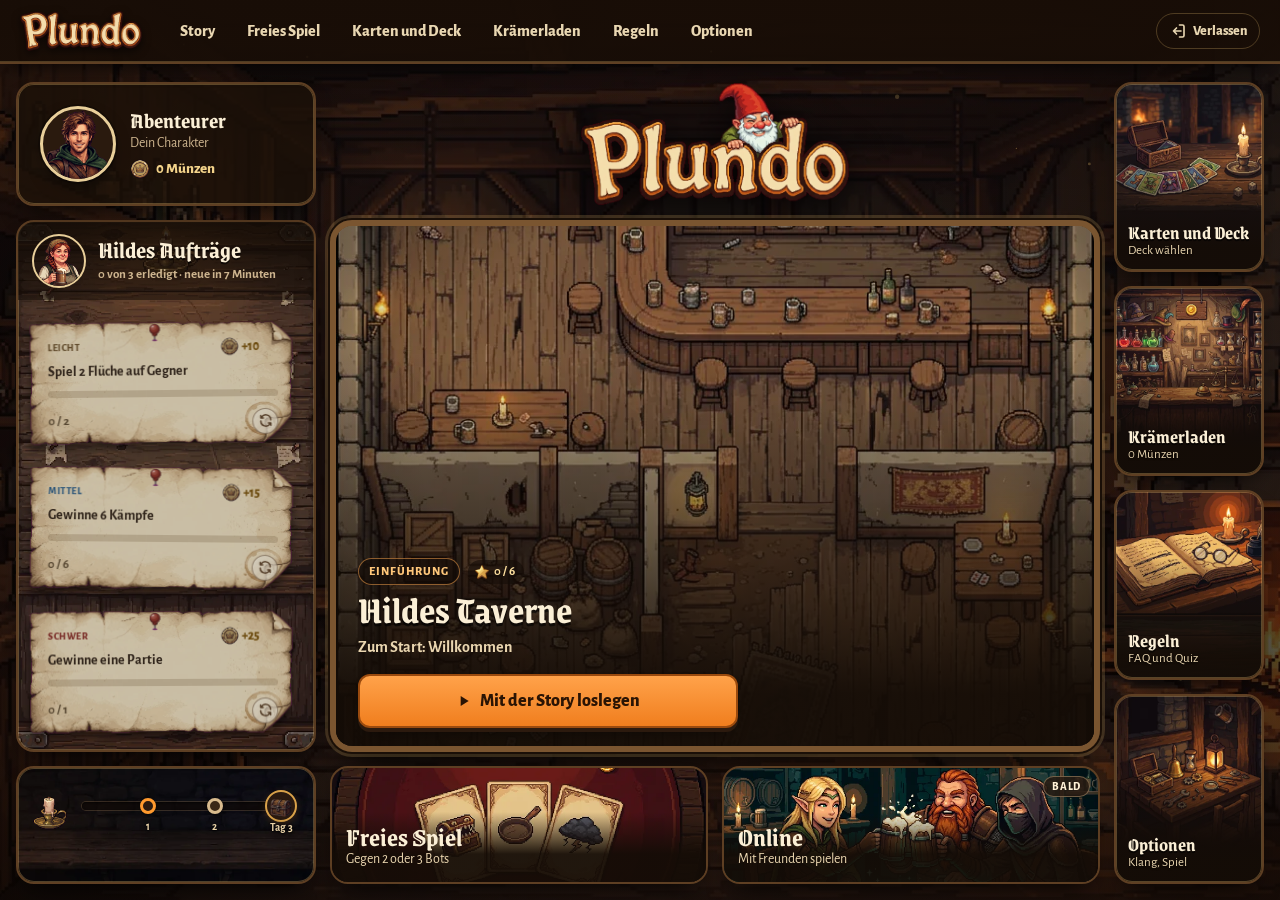
==== commit a6abea06: "PC: neue Menüleiste mit ausrollenden Kacheln, Münzen und Profil, Seite Spielen, Krämerladen als Seit" ====
--- a/spiel/index.html
+++ b/spiel/index.html
@@ -198,6 +198,10 @@
   </section>
 
   <!-- ============ Regeln ============ -->
+  <section id="scr-shop" class="screen" aria-label="Krämerladen" hidden>
+    <header class="bar"><button class="iconbtn" type="button" data-back aria-label="Zurück"><svg viewBox="0 0 24 24"><path d="M15 5l-7 7 7 7" /></svg></button><h2>Krämerladen</h2></header>
+    <div class="content shoppage" id="shop-page"></div>
+  </section>
   <section id="scr-rules" class="screen" aria-label="Spielregeln" hidden>
     <header class="bar"><button class="iconbtn" type="button" data-back aria-label="Zurück"><svg viewBox="0 0 24 24"><path d="M15 5l-7 7 7 7" /></svg></button><h2>Spielregeln</h2></header>
     <div class="content rules">
--- a/spiel/css/app.css
+++ b/spiel/css/app.css
@@ -1941,3 +1941,73 @@
 html.has-wnav .st-side,html.has-wnav #sheetwrap.dock{top:calc(var(--sat) + 64px + 78px)}
 @media (max-width:1180px){.wn-tab{padding:10px 10px;font-size:15px}.wn-me b{display:none}.wnav{gap:14px}}
 html.has-wnav #st-coins{display:none}
+
+.wn-exit{appearance:none;display:flex;align-items:center;gap:6px;padding:8px 12px;border-radius:999px;border:1.5px solid rgba(243,200,115,.25);background:none;color:#e9d7b2;font:800 14px var(--body);cursor:pointer}
+.wn-exit:hover{border-color:#f3c873;color:#fff3d6;background:rgba(243,200,115,.1)}
+.wn-exit svg{width:18px;height:18px;fill:none;stroke:currentColor;stroke-width:2.2;stroke-linecap:round;stroke-linejoin:round}
+@media (max-width:1180px){.wn-exit span{display:none}}
+/* Startseite mit Leiste: Raster rutscht unter die Leiste */
+html.has-wnav .hub{padding-top:calc(var(--sat) + 64px + 18px)}
+@media (min-width:1400px){html.has-wnav.wide-menu .hub{grid-template-columns:minmax(280px,22vw) minmax(0,1fr) calc((100dvh - var(--sat) - 64px - 78px) / 4)}}
+
+/* ================= PC: Menüleiste mit ausrollenden Kacheln ================= */
+html.pcnav{--nav:68px}
+html.pcnav .wnav{height:calc(var(--sat) + var(--nav));padding:var(--sat) 28px 0;gap:28px;overflow:visible}
+html.pcnav .wn-logo img{height:44px}
+.pn-items{display:flex;align-items:stretch;gap:6px;flex:1;height:100%}
+.pn-item{position:relative;display:flex;align-items:center}
+.pn-tab{appearance:none;border:0;background:none;height:46px;padding:0 18px;border-radius:12px;font:800 17px var(--body);color:#e9d7b2;cursor:pointer;white-space:nowrap;position:relative}
+.pn-item:hover .pn-tab{background:rgba(243,200,115,.12);color:#fff3d6}
+.pn-item.on .pn-tab{color:#fbefd6;background:rgba(243,200,115,.16)}
+.pn-item.on .pn-tab::after{content:"";position:absolute;left:18px;right:18px;bottom:4px;height:3px;border-radius:3px;background:#f07e1e}
+/* Kachel, die sich beim Drüberfahren unter dem Menüpunkt ausrollt */
+.pn-drop{position:absolute;left:50%;top:calc(100% - 4px);width:240px;height:180px;margin-left:-120px;display:flex;flex-direction:column;justify-content:flex-end;align-items:flex-start;gap:2px;padding:12px 14px;border-radius:0 0 18px 18px;border:2px solid #5e3f23;border-top:0;
+  background:linear-gradient(transparent 35%,rgba(20,12,6,.95) 88%),var(--art) center/cover no-repeat,#2a1a0e;box-shadow:inset 0 0 0 1px rgba(243,200,115,.3),0 22px 34px -14px #000;text-align:left;cursor:pointer;
+  clip-path:inset(0 0 100% 0);opacity:0;pointer-events:none;transition:clip-path .28s cubic-bezier(.2,.8,.2,1) 0s,opacity .15s 0s;z-index:30}
+.pn-item:hover .pn-drop{clip-path:inset(0 0 0 0);opacity:1;pointer-events:auto;transition-delay:.18s,.18s}
+.pn-drop b{font:700 24px/1.05 var(--display);color:#fbefd6;text-shadow:0 2px 0 rgba(0,0,0,.6)}
+.pn-drop small{font-size:14px;color:#ead6b0}
+@media (prefers-reduced-motion:reduce){.pn-drop{transition:none}}
+/* Rechts: Münzen, Profil (überragt die Leiste), Aus- oder Anmelden */
+.pn-right{display:flex;align-items:flex-start;gap:14px;height:100%;padding-top:10px}
+.pn-coins{appearance:none;display:flex;align-items:center;gap:10px;height:48px;padding:0 16px 0 8px;border-radius:14px;border:2px solid #5e3f23;box-shadow:inset 0 0 0 1px rgba(243,200,115,.3);cursor:pointer;color:#fbefd6}
+.pn-coins img{width:40px;height:40px;object-fit:contain;filter:drop-shadow(0 3px 3px rgba(0,0,0,.6))}
+.pn-coins span{display:flex;flex-direction:column;align-items:flex-start;line-height:1}
+.pn-coins b{font:800 20px var(--body);color:#f9dd8f}
+.pn-coins small{font-size:12px;color:#d9c39c}
+.pn-coins.t1{background:linear-gradient(#3a2716,#24160b)}
+.pn-coins.t2{background:radial-gradient(circle at 25% 50%,rgba(243,200,115,.25),transparent 60%),linear-gradient(#45301a,#2a190c)}
+.pn-coins.t3{background:radial-gradient(circle at 25% 50%,rgba(255,210,110,.45),transparent 65%),linear-gradient(#5a3d1c,#2e1c0c)}
+.pn-coins.t4{background:radial-gradient(circle at 25% 50%,rgba(255,220,120,.7),transparent 70%),linear-gradient(#7a5420,#3a240c);border-color:#a8781f}
+.pn-coins:hover{border-color:#b98a3e}
+.pn-me{position:relative;appearance:none;display:flex;align-items:center;gap:12px;width:290px;height:96px;padding:10px 14px 10px 12px;border-radius:0 0 18px 18px;margin-top:-10px;border:2px solid #5e3f23;border-top:0;background:#2a1a0e;box-shadow:inset 0 0 0 1px rgba(243,200,115,.3),0 16px 26px -10px #000;cursor:pointer;text-align:left;z-index:31}
+.pn-me.hasbg{background:var(--bg) var(--bgp,50% 50%)/cover no-repeat,#2a1a0e}
+.pn-me:hover,.pn-me.on{border-color:#b98a3e}
+.pn-me .pf-big{width:70px;height:70px;border-radius:50%;object-fit:cover;object-position:50% 18%;border:3px solid var(--pf,#e9cf9a);background:#2a1a0e}
+html.pf-art .pn-me .pf-big{border-color:transparent}
+.pn-who{display:flex;flex-direction:column;min-width:0;flex:1;padding:6px 10px;border-radius:10px;background:rgba(255,248,230,.9);box-shadow:0 2px 8px rgba(0,0,0,.35)}
+.pn-who b{font:700 21px/1.05 var(--display);color:#3b2a1c;white-space:nowrap;overflow:hidden;text-overflow:ellipsis}
+.pn-who small{font-size:13px;font-style:italic;color:#6b5236;white-space:nowrap;overflow:hidden;text-overflow:ellipsis}
+.pn-out{appearance:none;display:flex;align-items:center;gap:6px;height:48px;padding:0 14px;border-radius:14px;border:1.5px solid rgba(243,200,115,.3);background:none;color:#e9d7b2;font:800 15px var(--body);cursor:pointer}
+.pn-out:hover{border-color:#f3c873;color:#fff3d6;background:rgba(243,200,115,.1)}
+.pn-out svg{width:20px;height:20px;fill:none;stroke:currentColor;stroke-width:2.2;stroke-linecap:round;stroke-linejoin:round}
+/* Platz unter der Leiste (das Profil ragt etwa 40 px hinein) */
+html.pcnav .screen:not(#scr-title):not(#scr-game){padding-top:calc(var(--sat) + var(--nav) + 32px)}
+html.pcnav .st-side,html.pcnav #sheetwrap.dock{top:calc(var(--sat) + var(--nav) + 32px + 78px)}
+/* ================= PC: Seite „Spielen“ ================= */
+html.pcnav .hub.pc{grid-template-columns:minmax(0,1fr) 380px;column-gap:28px;padding:calc(var(--sat) + var(--nav) + 40px) max(28px,calc((100% - 1500px) / 2)) 24px}
+.hub.pc .pp-modes{display:flex;flex-direction:column;gap:18px;min-height:0}
+.pp-head h1{margin:0;font:700 44px/1 var(--display);color:#fbefd6;text-shadow:0 3px 0 rgba(0,0,0,.6)}
+.pp-head p{margin:4px 0 0;font-size:17px;color:#e3cfa6;text-shadow:0 1px 2px #000}
+.hub.pc .pp-story{flex:1;width:100%;max-height:none;min-height:0}
+.pp-mode{font:800 13px var(--body);letter-spacing:.1em;text-transform:uppercase;color:#f3c873}
+.pp-acts{display:flex;gap:12px;align-items:center}
+.pp-acts .t-cta{min-width:300px}
+.pp-map{background:rgba(20,12,6,.7);color:#fbefd6;border-color:rgba(243,200,115,.5)}
+.hub.pc .pp-row{width:100%;gap:18px}
+.hub.pc .hub-mode{height:clamp(130px,17vh,180px)}
+.hub.pc .pp-side{display:flex;flex-direction:column;gap:18px;min-height:0}
+/* Krämerladen als Seite am PC */
+html.pcnav .shoppage{max-width:1200px;margin:0 auto;width:100%}
+html.pcnav .shoppage .sitems{grid-template-columns:repeat(4,minmax(0,1fr))}
+html.pcnav .shoppage .scene{max-height:220px;object-fit:cover}
